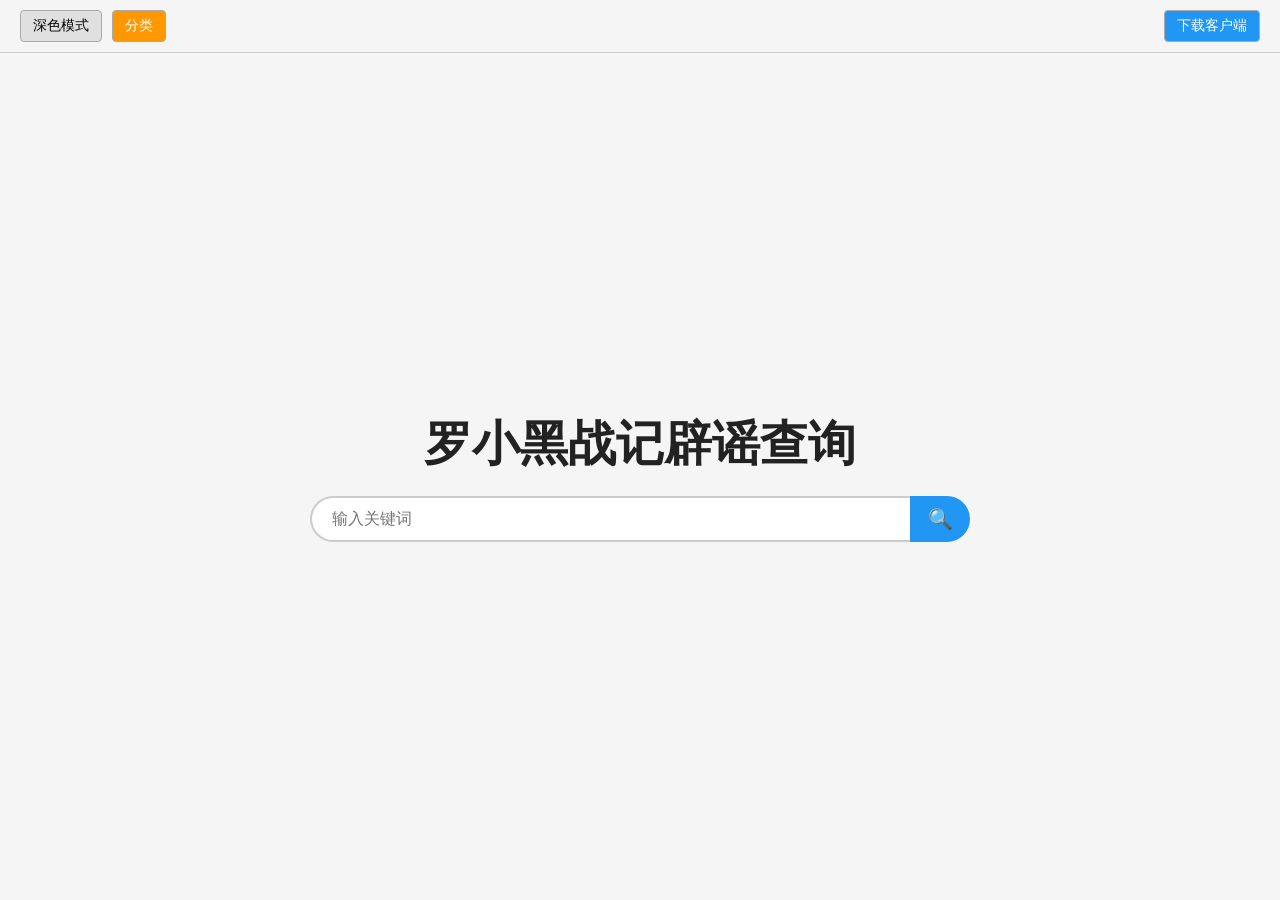
==== index.html @ 55433d98 "Add files via upload" ====
<!DOCTYPE html>
<html lang="zh">
<head>
    <meta charset="UTF-8">
    <meta name="viewport" content="width=device-width, initial-scale=1.0, maximum-scale=1.0, user-scalable=yes">
    
    <!-- 浏览器标签图标 (favicon.ico 需与 HTML 同目录) -->
    <link rel="icon" href="favicon.ico" type="image/x-icon">
    
    <!-- iOS 主屏幕配置 (若需图标，请将 apple-touch-icon.png 放至同目录) -->
    <meta name="apple-mobile-web-app-capable" content="yes">
    <meta name="apple-mobile-web-app-status-bar-style" content="black-translucent">
    <meta name="apple-mobile-web-app-title" content="罗小黑辟谣">
    <link rel="apple-touch-icon" href="apple-touch-icon.png"> <!-- 180x180 PNG，可替换 -->
    
    <title>罗小黑战记辟谣查询</title>
    <style>
        * {
            box-sizing: border-box;
            margin: 0;
            padding: 0;
        }

        body {
            font-family: 'Microsoft YaHei', -apple-system, BlinkMacSystemFont, sans-serif;
            background-color: #f5f5f5;
            color: #222;
            height: 100vh;
            display: flex;
            flex-direction: column;
            overflow: hidden;
            transition: background-color 0.3s, color 0.3s;
            position: relative;
        }

        body.dark-mode {
            background-color: #1e1e1e;
            color: #eee;
        }

        /* 顶部工具栏 */
        .toolbar {
            padding: 10px 20px;
            display: flex;
            align-items: center;
            border-bottom: 1px solid #ccc;
            background-color: inherit;
        }

        .toolbar button {
            padding: 6px 12px;
            background-color: #e0e0e0;
            border: 1px solid #aaa;
            border-radius: 4px;
            cursor: pointer;
            font-size: 14px;
            color: #000;
            transition: 0.2s;
        }

        .dark-mode .toolbar button {
            background-color: #3e3e3e;
            color: #fff;
            border-color: #555;
        }

        .toolbar button:hover {
            background-color: #d0d0d0;
        }

        .dark-mode .toolbar button:hover {
            background-color: #4e4e4e;
        }

        .download-btn {
            background-color: #2196F3 !important;
            color: white !important;
            margin-left: auto;
        }

        .download-btn:hover {
            background-color: #1976D2 !important;
        }

        .dark-mode .download-btn {
            background-color: #1565C0 !important;
        }

        .category-btn {
            background-color: #ff9800 !important;
            color: white !important;
            margin-left: 10px;
        }

        .category-btn:hover {
            background-color: #fb8c00 !important;
        }

        /* 主容器（相对定位，用于侧边栏覆盖） */
        .main-container {
            flex: 1;
            display: flex;
            overflow: hidden;
            position: relative;
        }

        /* 侧边栏（悬浮覆盖） */
        .sidebar {
            position: absolute;
            top: 0;
            left: 0;
            bottom: 0;
            width: 280px;
            background-color: #fff;
            border-right: 1px solid #ccc;
            overflow-y: auto;
            transform: translateX(-100%);
            transition: transform 0.3s ease;
            z-index: 20;
        }

        .sidebar.visible {
            transform: translateX(0);
        }

        .dark-mode .sidebar {
            background-color: #2a2a2a;
            border-right-color: #444;
        }

        .sidebar-header {
            padding: 16px;
            font-size: 18px;
            font-weight: bold;
            border-bottom: 1px solid #eee;
        }

        .category-item {
            padding: 10px 16px;
            cursor: pointer;
            font-size: 16px;
            border-bottom: 1px solid #f0f0f0;
        }

        .category-item:hover {
            background-color: #f0f0f0;
        }

        .dark-mode .category-item {
            border-bottom-color: #333;
        }

        .subcategory-list {
            list-style: none;
            padding-left: 20px;
            display: none;
        }

        .category-item.open + .subcategory-list {
            display: block;
        }

        .subcategory-item {
            padding: 6px 16px;
            cursor: pointer;
            font-size: 14px;
            color: #666;
        }

        .dark-mode .subcategory-item {
            color: #aaa;
        }

        .subcategory-item:hover {
            background-color: #eaeaea;
        }

        /* 遮罩层（点击关闭侧边栏） */
        .overlay {
            position: fixed;
            top: 0;
            left: 0;
            width: 100%;
            height: 100%;
            background-color: rgba(0,0,0,0.3);
            z-index: 15;
            display: none;
        }

        .overlay.visible {
            display: block;
        }

        /* 主内容区（Flex列布局） */
        .content-area {
            flex: 1;
            display: flex;
            flex-direction: column;
            overflow: hidden;
            padding: 20px;
            width: 100%;
        }

        /* 标题和搜索框容器（初始居中） */
        .center-wrapper {
            flex: 1;
            display: flex;
            flex-direction: column;
            justify-content: center;
            align-items: center;
            transition: flex 0.2s;
        }

        .big-title {
            font-size: 48px;
            font-weight: bold;
            margin-bottom: 20px;
            word-wrap: break-word;
            text-align: center;
        }

        .search-wrapper {
            display: flex;
            justify-content: center;
            width: 100%;
        }

        .search-wrapper input {
            width: 60%;
            max-width: 600px;
            padding: 12px 20px;
            font-size: 16px;
            border: 2px solid #ccc;
            border-right: none;
            border-radius: 40px 0 0 40px;
            outline: none;
            background-color: #fff;
            color: #000;
        }

        .dark-mode .search-wrapper input {
            background-color: #2d2d2d;
            color: #fff;
            border-color: #555;
        }

        .search-wrapper button {
            width: 60px;
            background-color: #2196F3;
            color: white;
            border: 2px solid #2196F3;
            border-radius: 0 40px 40px 0;
            font-size: 20px;
            cursor: pointer;
            display: flex;
            align-items: center;
            justify-content: center;
        }

        /* 搜索结果区域 */
        .result-box {
            display: none; /* 默认隐藏 */
            flex: 1;
            overflow-y: auto;
            background-color: #fff;
            border: 1px solid #ccc;
            border-radius: 8px;
            padding: 16px;
            width: 100%;
            margin-top: 20px;
        }

        .dark-mode .result-box {
            background-color: #2d2d2d;
            border-color: #555;
        }

        /* 搜索结果列表项 */
        .list-item {
            padding: 14px 18px;
            margin-bottom: 8px;
            background-color: #fafafa;
            border: 1px solid #ddd;
            border-radius: 6px;
            cursor: pointer;
            transition: 0.2s;
            word-break: break-word;
        }

        .dark-mode .list-item {
            background-color: #3a3a3a;
            border-color: #555;
        }

        .list-item:hover {
            background-color: #f0f0f0;
        }

        /* 详情页 */
        .detail-page {
            height: 100%;
            display: flex;
            flex-direction: column;
        }

        .detail-title {
            font-size: 24px;
            font-weight: bold;
            margin-bottom: 20px;
            word-break: break-word;
        }

        .detail-content {
            flex: 1;
            overflow-y: auto;
            font-size: 16px;
            line-height: 1.6;
            white-space: pre-wrap;
            word-break: break-word;
            margin-bottom: 20px;
        }

        .action-bar {
            display: flex;
            gap: 10px;
            justify-content: flex-end;
            flex-wrap: wrap;
            padding-bottom: 10px; /* 确保按钮不贴底 */
        }

        .btn {
            padding: 8px 16px;
            border: none;
            border-radius: 4px;
            cursor: pointer;
            font-size: 14px;
        }

        .btn-back {
            background-color: #9e9e9e;
            color: white;
        }

        .btn-copy {
            background-color: #4CAF50;
            color: white;
        }

        .btn-home {
            background-color: #ff9800;
            color: white;
            margin-bottom: 10px;
        }

        .empty-tip {
            text-align: center;
            color: #999;
            margin-top: 50px;
            font-size: 16px;
        }

        /* 移动端适配 */
        @media (max-width: 800px) {
            .big-title {
                font-size: 32px;
            }
            .search-wrapper input {
                width: 70%;
            }
            .sidebar {
                width: 240px;
            }
            .detail-content {
                max-height: none; /* 确保可滚动 */
            }
        }
    </style>
</head>
<body>
<div class="toolbar">
    <button id="darkModeBtn">深色模式</button>
    <button class="category-btn" id="categoryBtn">分类</button>
    <button class="download-btn" id="downloadBtn">下载客户端</button>
</div>

<!-- 遮罩层 -->
<div class="overlay" id="overlay"></div>

<div class="main-container">
    <!-- 侧边栏 -->
    <div class="sidebar" id="sidebar">
        <div class="sidebar-header">全部分类</div>
        <div id="categoryContainer"></div>
    </div>

    <!-- 主内容区 -->
    <div class="content-area">
        <!-- 标题和搜索框容器（初始居中） -->
        <div class="center-wrapper" id="centerWrapper">
            <div class="big-title" id="bigTitle">罗小黑战记辟谣查询</div>
            <div class="search-wrapper">
                <input type="text" id="searchInput" placeholder="输入关键词">
                <button id="searchBtn">🔍</button>
            </div>
        </div>
        <!-- 搜索结果区域 -->
        <div class="result-box" id="resultBox"></div>
    </div>
</div>

<script>
    (function() {
        // ---------- 辟谣数据 ----------
        const RUMOR_DATA = {
            "小黑原型相关辟谣": {
                "弃养谣言（\"从小养的奶猫丢到野外\"\"吃猫血馒头\"）": "小黑原型是2009年5月初出生于木头前公司彼岸天园区（棋乐园小区）的流浪猫，是木头和室友汪汪一起看着长大的，并非从小养的奶猫。2009年12月10日，7个月大的小黑因在户外主动亲近人类，被汪汪和木头抓回家，但小黑在室内极度怕人，刚到家躲在床底，后逃窜到储物间，终日不见阳光，仅在夜晚活动，一个月后才拍到第一张照片。小黑虽被绝育，但始终向往户外，频繁挠门嚎叫、破坏窗纱逃跑，还跑到邻居家拉屎，导致被打至眼睛内出血、瞳孔变色，存在高空坠落和人类攻击风险。木头等人当时咨询了宠物医生和流浪猫救助机构，救助机构表示这类极度怕人的流浪猫很难被领养，常规做法是绝育后放归，而木头等人起初无法接受放归，尝试将小黑关在阳台，但小黑依旧焦躁不安，甚至试图从阳台屋顶逃跑。意识到将小黑关在室内并非保护而是囚禁，无法保证其安全和自由，遂于2010年7月2日将其放回棋乐园（原生地），并非\"丢到野外\"。罗小黑战记于2011年3月17日上线，是木头为纪念未能与小黑成为家人的遗憾而制作，并非\"吃猫血馒头\"。动画前十年靠木头接外包和卖周边维持收支，直至2020年才实现盈利。木头从未隐瞒此事，反而多次主动提及，且后续持续参与流浪猫救助：个人救助送养7只猫，其中包括2009年9月捡到的亲人猫咪罗宾，以及小黑与罗宾的孩子小贱（因胆小怕人未被领养，自留抚养）；公司同事累计领养50多只流浪猫，团队还负担流浪猫公益绝育费用、合作领养活动，践行\"领养代替购买\"理念，仅2020-2025年期间，团队资助的流浪猫绝育数量就超过200只。",
                "二次丢猫谣言（\"小黑跑回家后被开车丢到燕郊\"）": "该谣言完全不实。首先，小黑放归时间为2010年7月2日，而木头学车时间是2011年3月22日，该时间有木头当时的微博记录为证，放归时木头尚未学车，不可能开车丢猫。其次，谣言中\"小黑跑回家\"的相关描述，实际是2011年11月5日\"罗小黑CAT\"账号分享第一批周边玩偶打样的漫画互动，图中\"小黑\"是玩偶，并非真实猫咪，第一批玩偶共制作了500只，2012年1月便基本售空，剩余的少量玩偶后续也赠送给了粉丝，并未被丢弃。最后，燕郊是木头和室友2011年7月搬家后的定居地点，是三人从天通苑搬到燕郊，并非\"把猫从天通苑丢到燕郊\"，不存在\"二次丢猫\"的行为，且放归后前同事仍在棋乐园园区多次看到小黑，并持续投喂，小黑在园区内生活状态稳定。",
                "小黑原型的真实经历与性格": "小黑原型共三只猫（罗宾、小贱、小黑），罗小黑名字取自三者各一字。罗宾是2009年9月捡到的流浪猫，性格亲人，是\"猫德满分\"的猫咪，能主动亲近人类，接受抚摸和拥抱；小贱是小黑与罗宾的孩子，因性格胆小怕人未被领养，自留抚养，如今仍和木头一家生活在一起；小黑是7个月大时被抓回家的流浪猫，室内极度怕人、亲猫不亲人，仅接受梳毛，被放归时头也不回跑掉，后续前同事仍在园区见过并投喂，直到2015年左右，还有前同事在园区看到过小黑的身影。木头等人当时缺乏养猫经验，不了解TNR（捕捉-绝育-放归）的科学流浪猫管理方式，放归小黑是希望其获得自由和安全，并非恶意弃养，且此事一直让他们心怀自责与遗憾，也促使他们后续开始学习并践行TNR理念。"
            },
            "导演木头相关辟谣": {
                "政治立场谣言（亲日、辱华、侮辱红军/烈士等）": "木头多次明确表态拥党爱国，以中国人身份为荣，宣扬中国文化。相关谣言均无实据：① 旭日旗谣言：动画第二集背景是模仿70年代苏联风格招贴画，小黑脚下是椭圆形的大地图案，背后放射线条是不规则的手绘线条，与旭日旗的整齐间距、规范线条完全不符，且该集的配乐是《歌唱祖国》，是明显的爱国表达，谣言系造谣者通过P图篡改画面细节误导大众。② 八角帽五角星谣言：动画中工农兵形象戴的八角帽是红色五角星，对应中国红军的标识，日本军帽的五角星为黄色，二者颜色、象征意义截然不同，且该形象是木头朋友组成的\"木牙团\"彩蛋，每个形象对应一位木头的朋友，并非鬼子形象。③ 侮辱烈士（砸车言论）谣言：2012年9月15日木头博文\"烈士为何不趁淡季抱团去日本砸\"，是反讽当时反日情绪中\"泄愤式爱国\"的打砸同胞日系车行为——2012年9月15日，西安发生反日打砸事件，21岁的泥瓦工蔡洋盗取路边摩托车U型锁，用其猛击日系车主李建利头部四下，致李建利重伤并五级伤残，落下口齿不清、听力下降、生活无法自理的终身后遗症。木头的言论是讽刺这种伤害同胞的极端行为，而非侮辱烈士，木头2024年6月已在微博发布长文解释并道歉，强调自己当时用词不当，本意是反对极端暴力的\"爱国\"行为。④ 讽刺孙中山的顺口溜谣言：相关顺口溜是2007年网友从俄罗斯漫画网站搬运，源于香港电影《广东五虎之铁拳无敌孙中山》的恶搞梗，并非木头原创，也非反贼言论，木头只是在早年微博转发过该内容，并未创作。⑤ 地图问题谣言：TV20集和大电影中的\"离岛\"是地理学术术语（依附主体、水域分隔、面积小），位于大陆东部，而香港离岛区在南部，二者地理位置不重合，动画中离岛明确属于大陆的附属岛屿，未将离岛剥离国家，系造谣者曲解动画内容。",
                "荤段子及辱女、恋童癖谣言": "木头承认早年有不当荤段子言论，并在2024年6月发布公开道歉长文，但其言论对象及性质并非谣言所指：① 荤段子互动多为与郑叉叉、幕斯等男性基友的早年卖腐行为，并非针对女性，且这类互动均是在小范围的朋友之间进行，并非公开针对女性群体。② 涉及女性的言论中，\"汪汪\"是微博抽象互动，\"煎饼摊妹子\"是木头理解错网友的意思，发表了不当言论，后续已删除并道歉。③ 对儿子的不当用词，是家庭日常分享被断章取义，木头与妻子小吉感情和睦，用漫画记录儿子日常，家庭氛围有爱，不存在恋童癖行为，相关言论是调侃式的家庭互动，被造谣者恶意解读。④ 辱女谣言无任何实据，纯属恶意抹黑，木头已对自身不当言论致歉，同时强调画色图或有不当言论也不应接受性骚扰，自己从未支持过此类行为。",
                "性别相关谣言（《灵魂之旅》辱女）": "木头早年漫画《灵魂之旅》被造谣\"辱女\"，系断章取义。该漫画创作于2009年（早于罗小黑战记），讲述赵鹏魂穿女生张甜甜体内，逐渐接受身份的故事，涉及女生生理、生存不易等内容是为了符合魂穿后的剧情逻辑，木头曾在漫画开头多次担心内容引起女生反感并提前说明，还在漫画中强调了女性在社会中面临的困境，并非刻意拿女性取乐，漫画核心是探索灵魂、生死与情感尊重，不存在辱女倾向。",
                "主动下场、不站队引战谣言": "2024年6月事件中，木头最初希望网友停止网暴，在微博明确表示不站队，因孙呱与网友的争执与自己无关，后遭大V伊利达雷之怒带头攻击，对方发布多条微博抹黑木头和罗小黑团队，才被迫发布三次回应，澄清谣言、道歉并表明立场，并非\"主动下场\"。木头始终强调希望专注作品，反对引战和网暴，其回应是为维护自身和作品声誉，而非挑动矛盾，且回应内容均是基于事实的澄清，未进行人身攻击。"
            },
            "主笔孙呱相关辟谣": {
                "黑神话事件牵连谣言（性别歧视、洗白）": "2024年6月，孙呱转发\"700万勒索为谣言\"的信息并配文\"不顾一切洗白的姿态真迷人\"，该信息是针对博主天虎发布的\"《黑神话》主创被勒索700万\"的虚假博文，并非支持或抹黑《黑神话》主创团队。《黑神话》的性别歧视争议源于其自身团队早年言论，与孙呱及罗小黑战记无关，孙呱的转发未涉及性别歧视立场，系网友借势牵连炒作，大V伊利达雷之怒带头将二者捆绑，引导舆论攻击孙呱和罗小黑团队。",
                "色图争议（\"画色图就该接受性骚扰\"）": "与孙呱争执的网友声称\"画色图的老师不会被荤段子冒犯\"，孙呱明确反驳\"画色图也不应接受X骚扰\"，并拉黑该网友。网传\"色图\"实际是孙呱的约稿、贺图及速写练习，内容均是正常的动漫人物绘画，线条和内容并未达到色情标准，且这些作品均发布在微博平台，若属于色图会被微博平台自动下架处理，孙呱的作品从未因色情内容被下架，足以证明其并非色情内容。孙呱的立场是维护自身权益，反对以\"画色图\"为由实施的性骚扰，谣言颠倒黑白，将孙呱的维权行为抹黑为\"支持性骚扰\"。",
                "中外粉丝态度不一、亲近日本谣言": "孙呱在X（原推特）的账号仅用于寒木春华公司与外国友人的友好交流，从未发布《蓝溪镇》更新通知或亲近日本的言论，该账号的内容多是分享动画制作的幕后细节，与外国动漫爱好者交流创作经验。网传\"亲近日本\"的发言是ID为\"镜\"的搬运推主（日本居住的中华文化爱好者）的主页签名，与孙呱无关；2023年6月28日《蓝溪镇》的停更通知，也是该推主翻译国内通知后发布，孙呱及官方账号未在外网发布任何更新信息，不存在中外粉丝态度不一的情况，《蓝溪镇》的唯一官方更新平台是哔哩哔哩漫画和微博，所有更新通知均在这两个平台发布。"
            },
            "动画作品相关辟谣": {
                "抄袭谣言（抄袭《酷猫小黑的生活日记》）": "罗小黑战记与《酷猫小黑的生活日记》无任何抄袭关系，二者核心差异显著：① 形象：前者是二维手绘萌系动画，采用低饱和色彩+国画元素，小黑比例固定为Q版头大身小，形象可爱圆润；后者是毛笔水墨风漫画，线条粗劣、画风不稳定，小猫比例不固定，形象偏向写实的流浪猫。② 题材：前者是中国式架空玄幻，原创灵力体系+文明冲突，将道家修炼体系融入都市背景，风格创新；后者是现实主义动物观察+社会寓言，以流浪猫生存困境为核心，主题是呼吁关注流浪猫绝育问题。③ 内容：前者讲述猫妖小黑的成长与冒险，传递信任、守护与家国情怀，剧情围绕小黑的身份之谜、灵力的使用展开；后者以酷猫小黑的生命历程为主线，展现饥饿、斗殴、安乐死等流浪猫残酷现实，核心是绝育重要性，二者剧情完全不同。④ 台词：\"那就叫小黑吧\"是常见取名表述，不足以构成抄袭证据，木头本人坚决反对抄袭，早年就表态\"抄袭是错的，不应为其争辩\"，且罗小黑战记的所有原创内容均有完整的创作记录，从2009年的手绘草稿到2011年的动画上线，创作脉络清晰。",
                "更新慢谣言（\"公司忙着打官司不认真更新\"\"年更只为圈钱\"）": "罗小黑战记更新慢的核心原因是\"人少、没钱、追求高质量\"，与打官司无关：① 制作规模：2011年动画组仅3人，更新2集；2015年13人更新6集；2019年大电影制作团队88人，早年公司人数远不及日漫单集制作人员，2015年前无盈利，靠接外包和卖周边维持运营，甚至木头曾用交完房租剩下的3000元启动动画项目。② 制作工作量：每集5-11分钟，采用\"一拍二\"制作（1秒12帧，1帧1张画），5分钟需画3600张以上的原画，还要算打组分层、上色、配音等后续工作，实际工作量远超统计。电影版的工作量更大，2019年的第一部电影需要7万张手绘原画，2025年的《罗小黑战记2》原画数量超过20万张，部分动作戏份采用每秒24帧的\"一拍一\"标准，平均每分钟需绘制700余帧，每人一天仅能画6到7张原画，制作人员长期高强度工作，没有节假日。③ 更新频率：并非\"年更\"，2021年4-7月实现周更12集，2015年前年均更新3-6集，2019年后因制作大电影暂停TV更新，外包和衍生作品未中断，《万圣街》《鲤氏侦探事务所》等衍生作品均正常更新。④ 打官司与更新无关：寒木春华2017-2023年裁判文书250份（含一审、二审、执行），实际维权不到250场，并非\"一年500场\"，维权由专门的周编组负责，动画组专职制作，且维权对象是未经授权盗用IP盈利的无良商家，是保护知识产权，并非\"不认真更新\"。",
                "催更者死诅咒谣言": "\"催更者死\"是动画第九集（2013年更新）的彩蛋，出现在动画中一个墙面的涂鸦上，并非诅咒，而是木头与老漫粉的互动调侃。类似彩蛋还有TV25集\"催更号飞机坠毁\"\"不要催更\"\"有生之年\"等，木头2014年就在微博说明\"对催更很开心，都是互相调侃\"，观众催更多为玩梗，木头通过埋藏彩蛋增加动画趣味性，寒木春华也一直努力提升更新速度，2021年实现周更就是团队努力的结果，不存在\"诅咒观众\"的意图。",
                "歌词篡改谣言（侮辱红军、恶搞《十送红军》）": "谣言称木头故意篡改《十送红军》歌词，实际是木头唱串了改编歌曲《李伯伯要当红军》与《掰掰当国君》：《李伯伯要当红军》源于2002-2006年小说童谣，2008年张玮玮改编自《十送红军》，歌词幽默，反映普通人为革命牺牲，并非侮辱红军；21世纪初红歌改编曾出现恶搞潮流，国家后严厉打击，但《李伯伯》并非恶意篡改，木头唱串是无心之失，并非故意侮辱红军；木头本人政治立场坚定，明确表示拥护党和国家，从未承认\"侮辱红军\"，相关谣言是对其早年言论的恶意解读。"
            },
            "公司寒木春华相关辟谣": {
                "12人公司一年500场官司\"版权流氓\"谣言": "① 公司人数：2015年公司人数已突破12人，2017年达42人，2021年51人，天眼查等第三方平台的\"12人参保信息\"并非实时数据，未统计全部员工，仅统计了缴纳社保的部分员工，实际公司人数远多于12人。② 官司数量：\"500场\"是混淆\"法律风险提示\"（含开庭通知、裁判文书等），2017-2023年实际裁判文书250份，一场官司可能对应多个文书，实际维权不到250场，且维权是针对侵权商家，保护原创IP。具体案例包括：广州市越秀区明某饰品店未经授权销售罗小黑盗版周边，寒木春华起诉后，法院判决驳回上诉，维持原判，被告需赔偿经济损失；广州市增行益贸易有限公司未经许可销售罗小黑盗版玩偶，法院判决其赔偿寒木春华1500元。③ 并非版权流氓：寒木春华不开放商业周边授权，仅开放同人本授权，起诉对象是私自印制IP盈利的无良商家，与视觉中国\"冒充作者讹诈\"完全不同（视觉中国无创造性劳动，盗用他人作品）。对比喜羊羊、熊出没一年上千份维权文书，寒木春华的维权是正常知识产权保护，并非\"版权流氓\"。④ 起诉天猫谣言：实际起诉的是天猫平台上盗用IP卖货的义乌商家，天猫仅承担平台连带责任，寒木春华在平台下架侵权产品后便撤诉，未起诉天猫IP形象，是针对具体的侵权商家进行维权，而非针对平台。",
                "靠IP圈钱、不重视作品谣言": "寒木春华自2010年筹备罗小黑战记以来，始终专注作品质量：① 早年木头用3000元（半年生活费）启动项目，2015年前无盈利，靠接外包和周边维持动画制作，未盲目商业化，甚至团队成员早年的工资仅能维持基本生活。② 除罗小黑战记外，还制作《万圣街》《鲤氏侦探事务所》等作品，接外包是为维持公司运营，保障核心作品制作，外包项目均是在不影响核心作品制作的前提下进行。③ 2020年盈利后，将资金用于提升动画质量、制作大电影二、参与流浪猫公益，而非\"圈钱\"，仅2020-2025年，团队在流浪猫公益上的投入就超过10万元，木头多次强调\"想做高质量动画\"，制作团队长期爆肝，不存在不重视作品的情况。"
            },
            "《蓝溪镇》漫画相关辟谣": {
                "外网918更新谣言": "《蓝溪镇》唯一官方更新平台是哔哩哔哩漫画和微博，外网仅有成册电子书或书籍贩卖，无单话更新渠道。2023年6月28日的\"9月18日更新\"通知，是推主\"镜\"翻译国内停更通知后发布的，并非孙呱或官方发布；实际更新时间为2023年9月17日，2024年9月也为17日更新，刻意避开918，不存在\"918更新辱华\"的情况，谣言系造谣者截取翻译通知断章取义，官方从未在外网发布过更新通知，所有更新信息均在国内平台发布。",
                "更新不认真、频繁请假谣言": "《蓝溪镇》2018年9月27日上线至2025年，连载7年共停更9次，均有合理原因：① 停更原因：孙呱身体抱恙3次（均为腰椎问题，因长期久坐绘画导致）、工作破防1次（因剧情创作的压力过大，需要调整状态）、单纯请假1次（因家庭事务）、全组超负荷1次（因同时参与动画《罗小黑战记2》的制作）、疫情1次（因疫情封控无法正常工作）、甲流1次（感染甲流身体无法支撑工作）、出场人数过多赶工1次（因剧情需要绘制大量人物，工作量过大）。② 更新频率：2018-2021年7月维持\"每月3更（8、18、28日）\"，2021年7月后因孙呱身体问题调整为\"每月2更\"，并非\"三天两头请假\"，且每次停更都会在微博发布通知，告知停更原因和恢复更新的时间。③ 内容质量：漫画剧情、分镜无明显槽点，停更是因漫画制作高强度（编剧、分镜、绘画均需大量时间），主笔孙呱长期\"焊死在工位\"，每天工作不少于10小时，无节假日，甚至在身体抱恙期间，还坚持在家绘制分镜，并非\"敷衍读者\"。"
            },
            "其他关联谣言": {
                "黑神话悟空性别歧视牵连谣言": "《黑神话:悟空》的性别歧视争议源于其主创团队早年言论，与罗小黑战记、孙呱无关。孙呱转发相关微博仅针对\"700万勒索谣言\"，内容是转发博主澄清《黑神话:悟空》主创被勒索700万是虚假信息的博文，配文\"不顾一切洗白的姿态真迷人\"是针对发布虚假信息的博主，未涉及性别歧视立场，网友将二者捆绑，是借《黑神话:悟空》的争议抹黑罗小黑战记，属于恶意牵连，大V\"伊利达雷之怒\"带头引导舆论，将孙呱的转发解读为支持性别歧视，误导了大量网友。",
                "粉丝网暴、开盒谣言": "2024年6月事件中，罗小黑战记粉丝、UP主因辟谣被造谣者\"开盒\"网暴，评论区长期被辱骂攻陷，木头和团队多次遭受私信轰炸、低分刷屏，而非\"粉丝网暴他人\"。谣言者以\"伊利达雷之怒\"为首，带领粉丝群体散布虚假信息、攻击他人，是网暴的始作俑者，罗小黑一方是受害者。",
                "关于顾杰编剧分工和“老登”的谣言": "顾杰并非如网络传言只负责分镜。他在《罗小黑战记》大电影一中署名为执行导演，确实主要负责分镜；但在大电影二中他与木头联合指导，从剧本开发阶段便全程跟进，前期流程均参与其中，署名导演，深度参与了编剧工作。寒木春华的编剧模式以木头为核心，并无严格的分工界限；编剧共四位（木头、顾杰、彭可欣、风息），木头拥有剧本独断权，角色设定在他心中早已成熟，其余编剧围绕木头的框架进行补充润色、出点子，最终由木头定稿，彭可欣和风息等编剧的工作均属于集体协作，不存在所谓“顾杰只负责分镜”的明确分工。此外，关于顾杰此前使用“老登”一词的争议，需要说明的是，该词在其年龄层和熟人间原为口语化称呼，类似“老头子”，本无恶意；近年来网络语境赋予其贬义色彩，顾杰已就此公开道歉。",
                "关于鹿野角色创作的谣言": "木头是系列核心负责人，鹿野是他很早就想登场的角色（第一季已埋下伏笔），且从一开始就设定为女性；鹿野的具体形象、性格确立是工作室集体努力的成果——木头提供基本设定，四位编剧共同打磨剧本，人设组摸索外形，所有参与者共同完善，并非个别编剧的功劳。将鹿野的诞生归功于彭可欣、风息两位编剧并引向性别对立，是夸大其词。仍有2024年的抹黑者（伊利达雷之怒）趁乱散布早已辟谣的谣言，企图加深社会矛盾，希望大家不信谣、不传谣。"
            }
        };

        // 扁平化
        const flatItems = [];
        for (const cat in RUMOR_DATA) {
            for (const title in RUMOR_DATA[cat]) {
                flatItems.push({ cat, title, content: RUMOR_DATA[cat][title] });
            }
        }

        // DOM 元素
        const darkModeBtn = document.getElementById('darkModeBtn');
        const downloadBtn = document.getElementById('downloadBtn');
        const categoryBtn = document.getElementById('categoryBtn');
        const sidebar = document.getElementById('sidebar');
        const overlay = document.getElementById('overlay');
        const categoryContainer = document.getElementById('categoryContainer');
        const searchInput = document.getElementById('searchInput');
        const searchBtn = document.getElementById('searchBtn');
        const resultBox = document.getElementById('resultBox');
        const bigTitle = document.getElementById('bigTitle');
        const centerWrapper = document.getElementById('centerWrapper');

        let darkMode = false;
        let lastSearchResults = [];
        let lastKeyword = '';

        // ---------- 深色模式 ----------
        function toggleDarkMode() {
            darkMode = !darkMode;
            document.body.classList.toggle('dark-mode', darkMode);
            darkModeBtn.textContent = darkMode ? '浅色模式' : '深色模式';
        }
        darkModeBtn.addEventListener('click', toggleDarkMode);

        // ---------- 侧边栏 ----------
        function toggleSidebar(show) {
            if (show === undefined) {
                sidebar.classList.toggle('visible');
                overlay.classList.toggle('visible');
            } else if (show) {
                sidebar.classList.add('visible');
                overlay.classList.add('visible');
            } else {
                sidebar.classList.remove('visible');
                overlay.classList.remove('visible');
            }
        }
        categoryBtn.addEventListener('click', () => toggleSidebar());
        overlay.addEventListener('click', () => toggleSidebar(false));

        // 构建侧边栏
        function buildSidebar() {
            categoryContainer.innerHTML = '';
            for (const cat in RUMOR_DATA) {
                const catDiv = document.createElement('div');
                catDiv.className = 'category-item';
                catDiv.textContent = cat;
                catDiv.addEventListener('click', (e) => {
                    e.stopPropagation();
                    catDiv.classList.toggle('open');
                });
                categoryContainer.appendChild(catDiv);

                const subUl = document.createElement('ul');
                subUl.className = 'subcategory-list';
                for (const title in RUMOR_DATA[cat]) {
                    const li = document.createElement('li');
                    li.className = 'subcategory-item';
                    li.textContent = title;
                    li.addEventListener('click', (e) => {
                        e.stopPropagation();
                        showDetail(title, RUMOR_DATA[cat][title]);
                        toggleSidebar(false);
                        if (window.innerWidth <= 800) toggleSidebar(false);
                    });
                    subUl.appendChild(li);
                }
                categoryContainer.appendChild(subUl);
            }
        }

        // ---------- 主界面切换 ----------
        function showHome() {
            bigTitle.style.display = 'block';
            resultBox.style.display = 'none';
            centerWrapper.style.flex = '1';
            lastSearchResults = [];
            lastKeyword = '';
        }

        function showSearchMode() {
            bigTitle.style.display = 'none';
            resultBox.style.display = 'block';
            centerWrapper.style.flex = '0';
        }

        function clearResult() {
            resultBox.innerHTML = '';
        }

        // 显示搜索结果列表
        function showSearchResults(results, keyword) {
            lastSearchResults = results;
            lastKeyword = keyword;
            showSearchMode();
            clearResult();
            if (!results.length) {
                resultBox.innerHTML = `<div class="empty-tip">未找到“${keyword}”相关的内容</div>`;
                return;
            }

            const homeBtn = document.createElement('button');
            homeBtn.className = 'btn btn-home';
            homeBtn.textContent = '返回主页';
            homeBtn.style.marginBottom = '10px';
            homeBtn.addEventListener('click', showHome);
            resultBox.appendChild(homeBtn);

            results.forEach(item => {
                const div = document.createElement('div');
                div.className = 'list-item';
                div.textContent = item.title;
                div.addEventListener('click', () => showDetail(item.title, item.content));
                resultBox.appendChild(div);
            });
        }

        // 显示详情
        function showDetail(title, content) {
            showSearchMode();
            clearResult();
            const detailDiv = document.createElement('div');
            detailDiv.className = 'detail-page';
            detailDiv.innerHTML = `
                <div class="detail-title">${title}</div>
                <div class="detail-content">${content}</div>
                <div class="action-bar">
                    <button class="btn btn-back" id="backFromDetail">返回</button>
                    <button class="btn btn-copy" id="copyDetail">复制文本</button>
                </div>
            `;
            resultBox.appendChild(detailDiv);
            document.getElementById('backFromDetail').addEventListener('click', () => {
                if (lastSearchResults.length) {
                    showSearchResults(lastSearchResults, lastKeyword);
                } else {
                    showHome();
                }
            });
            document.getElementById('copyDetail').addEventListener('click', () => {
                navigator.clipboard.writeText(content).then(() => {
                    const btn = document.getElementById('copyDetail');
                    btn.textContent = '已复制！';
                    setTimeout(() => btn.textContent = '复制文本', 1500);
                });
            });
        }

        // 搜索
        function performSearch() {
            const keyword = searchInput.value.trim();
            if (!keyword) {
                showHome();
                return;
            }
            const kw = keyword.toLowerCase();
            const results = flatItems.filter(item =>
                item.title.toLowerCase().includes(kw) || item.content.toLowerCase().includes(kw)
            );
            showSearchResults(results, keyword);
        }
        searchBtn.addEventListener('click', performSearch);
        searchInput.addEventListener('keypress', (e) => {
            if (e.key === 'Enter') performSearch();
        });

        // 下载客户端（指向 EXE 文件，版本 1.2）
        downloadBtn.addEventListener('click', () => {
            const link = document.createElement('a');
            link.href = 'https://github.com/jiyuli666/lxhpy/releases/download/lxh/LuoXiaoHeiChecker-1.2.1-win64.exe';
            link.download = 'LuoXiaoHeiChecker-1.2.1-win64.exe';
            document.body.appendChild(link);
            link.click();
            document.body.removeChild(link);
        });

        // 初始化
        buildSidebar();
        showHome();
    })();
</script>
</body>
</html>
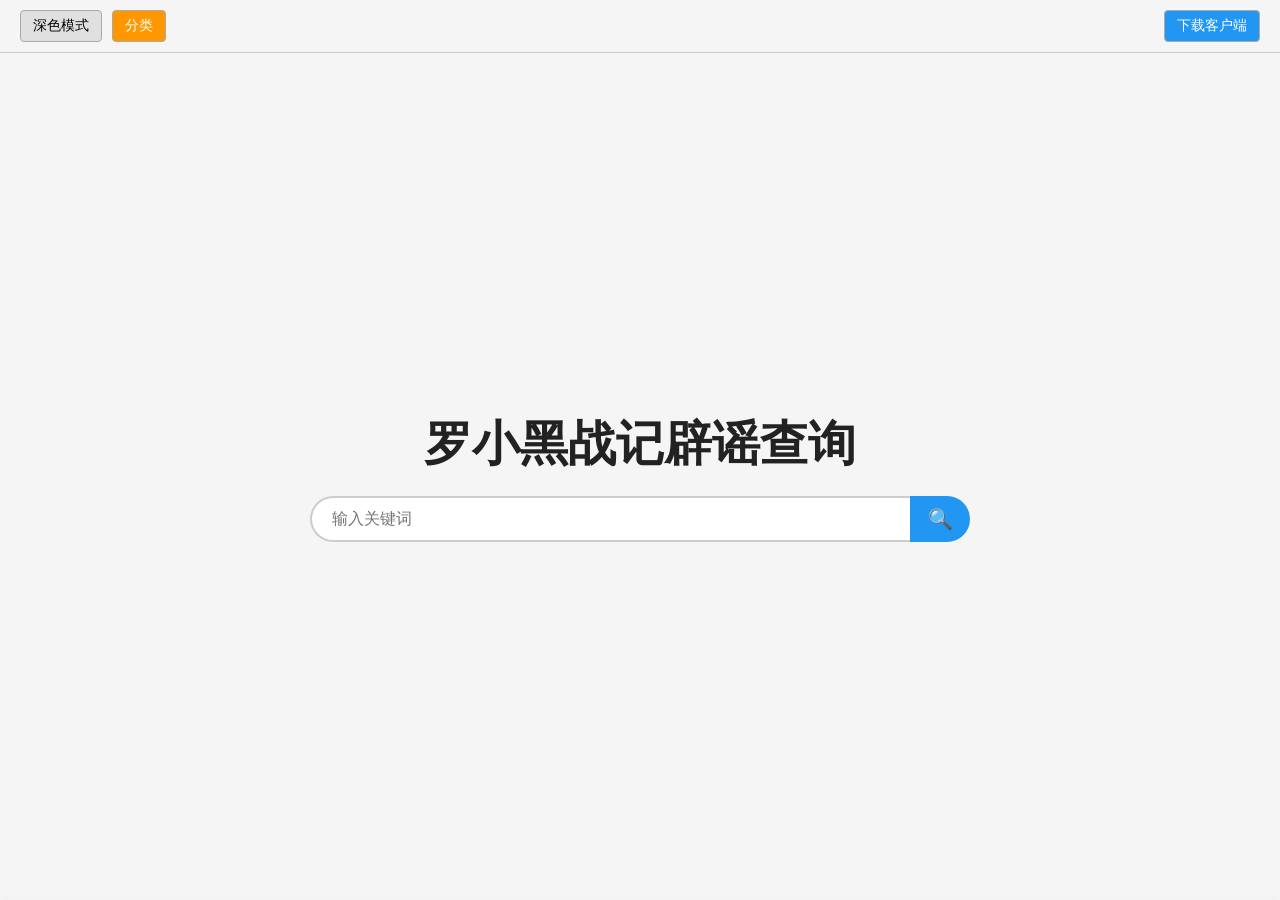
==== commit b3e1bf15: "Add files via upload" ====
--- a/index.html
+++ b/index.html
@@ -1,644 +1,61 @@
 <!DOCTYPE html>
-<html lang="zh">
+<html lang="zh-CN">
 <head>
     <meta charset="UTF-8">
     <meta name="viewport" content="width=device-width, initial-scale=1.0, maximum-scale=1.0, user-scalable=yes">
+    <meta name="description" content="罗小黑战记辟谣查询工具 - 提供罗小黑战记、制作团队及关联作品相关谣言的分类查询、关键词检索、辟谣内容复制等服务">
+    <meta name="keywords" content="罗小黑战记,辟谣,查询,工具,MTJJ,寒木春华">
     
-    <!-- 浏览器标签图标 (favicon.ico 需与 HTML 同目录) -->
+    <!-- 浏览器标签图标 -->
     <link rel="icon" href="favicon.ico" type="image/x-icon">
     
-    <!-- iOS 主屏幕配置 (若需图标，请将 apple-touch-icon.png 放至同目录) -->
+    <!-- iOS 主屏幕配置 -->
     <meta name="apple-mobile-web-app-capable" content="yes">
     <meta name="apple-mobile-web-app-status-bar-style" content="black-translucent">
     <meta name="apple-mobile-web-app-title" content="罗小黑辟谣">
-    <link rel="apple-touch-icon" href="apple-touch-icon.png"> <!-- 180x180 PNG，可替换 -->
+    <link rel="apple-touch-icon" href="apple-touch-icon.png">
     
     <title>罗小黑战记辟谣查询</title>
-    <style>
-        * {
-            box-sizing: border-box;
-            margin: 0;
-            padding: 0;
-        }
-
-        body {
-            font-family: 'Microsoft YaHei', -apple-system, BlinkMacSystemFont, sans-serif;
-            background-color: #f5f5f5;
-            color: #222;
-            height: 100vh;
-            display: flex;
-            flex-direction: column;
-            overflow: hidden;
-            transition: background-color 0.3s, color 0.3s;
-            position: relative;
-        }
-
-        body.dark-mode {
-            background-color: #1e1e1e;
-            color: #eee;
-        }
-
-        /* 顶部工具栏 */
-        .toolbar {
-            padding: 10px 20px;
-            display: flex;
-            align-items: center;
-            border-bottom: 1px solid #ccc;
-            background-color: inherit;
-        }
-
-        .toolbar button {
-            padding: 6px 12px;
-            background-color: #e0e0e0;
-            border: 1px solid #aaa;
-            border-radius: 4px;
-            cursor: pointer;
-            font-size: 14px;
-            color: #000;
-            transition: 0.2s;
-        }
-
-        .dark-mode .toolbar button {
-            background-color: #3e3e3e;
-            color: #fff;
-            border-color: #555;
-        }
-
-        .toolbar button:hover {
-            background-color: #d0d0d0;
-        }
-
-        .dark-mode .toolbar button:hover {
-            background-color: #4e4e4e;
-        }
-
-        .download-btn {
-            background-color: #2196F3 !important;
-            color: white !important;
-            margin-left: auto;
-        }
-
-        .download-btn:hover {
-            background-color: #1976D2 !important;
-        }
-
-        .dark-mode .download-btn {
-            background-color: #1565C0 !important;
-        }
-
-        .category-btn {
-            background-color: #ff9800 !important;
-            color: white !important;
-            margin-left: 10px;
-        }
-
-        .category-btn:hover {
-            background-color: #fb8c00 !important;
-        }
-
-        /* 主容器（相对定位，用于侧边栏覆盖） */
-        .main-container {
-            flex: 1;
-            display: flex;
-            overflow: hidden;
-            position: relative;
-        }
-
-        /* 侧边栏（悬浮覆盖） */
-        .sidebar {
-            position: absolute;
-            top: 0;
-            left: 0;
-            bottom: 0;
-            width: 280px;
-            background-color: #fff;
-            border-right: 1px solid #ccc;
-            overflow-y: auto;
-            transform: translateX(-100%);
-            transition: transform 0.3s ease;
-            z-index: 20;
-        }
-
-        .sidebar.visible {
-            transform: translateX(0);
-        }
-
-        .dark-mode .sidebar {
-            background-color: #2a2a2a;
-            border-right-color: #444;
-        }
-
-        .sidebar-header {
-            padding: 16px;
-            font-size: 18px;
-            font-weight: bold;
-            border-bottom: 1px solid #eee;
-        }
-
-        .category-item {
-            padding: 10px 16px;
-            cursor: pointer;
-            font-size: 16px;
-            border-bottom: 1px solid #f0f0f0;
-        }
-
-        .category-item:hover {
-            background-color: #f0f0f0;
-        }
-
-        .dark-mode .category-item {
-            border-bottom-color: #333;
-        }
-
-        .subcategory-list {
-            list-style: none;
-            padding-left: 20px;
-            display: none;
-        }
-
-        .category-item.open + .subcategory-list {
-            display: block;
-        }
-
-        .subcategory-item {
-            padding: 6px 16px;
-            cursor: pointer;
-            font-size: 14px;
-            color: #666;
-        }
-
-        .dark-mode .subcategory-item {
-            color: #aaa;
-        }
-
-        .subcategory-item:hover {
-            background-color: #eaeaea;
-        }
-
-        /* 遮罩层（点击关闭侧边栏） */
-        .overlay {
-            position: fixed;
-            top: 0;
-            left: 0;
-            width: 100%;
-            height: 100%;
-            background-color: rgba(0,0,0,0.3);
-            z-index: 15;
-            display: none;
-        }
-
-        .overlay.visible {
-            display: block;
-        }
-
-        /* 主内容区（Flex列布局） */
-        .content-area {
-            flex: 1;
-            display: flex;
-            flex-direction: column;
-            overflow: hidden;
-            padding: 20px;
-            width: 100%;
-        }
-
-        /* 标题和搜索框容器（初始居中） */
-        .center-wrapper {
-            flex: 1;
-            display: flex;
-            flex-direction: column;
-            justify-content: center;
-            align-items: center;
-            transition: flex 0.2s;
-        }
-
-        .big-title {
-            font-size: 48px;
-            font-weight: bold;
-            margin-bottom: 20px;
-            word-wrap: break-word;
-            text-align: center;
-        }
-
-        .search-wrapper {
-            display: flex;
-            justify-content: center;
-            width: 100%;
-        }
-
-        .search-wrapper input {
-            width: 60%;
-            max-width: 600px;
-            padding: 12px 20px;
-            font-size: 16px;
-            border: 2px solid #ccc;
-            border-right: none;
-            border-radius: 40px 0 0 40px;
-            outline: none;
-            background-color: #fff;
-            color: #000;
-        }
-
-        .dark-mode .search-wrapper input {
-            background-color: #2d2d2d;
-            color: #fff;
-            border-color: #555;
-        }
-
-        .search-wrapper button {
-            width: 60px;
-            background-color: #2196F3;
-            color: white;
-            border: 2px solid #2196F3;
-            border-radius: 0 40px 40px 0;
-            font-size: 20px;
-            cursor: pointer;
-            display: flex;
-            align-items: center;
-            justify-content: center;
-        }
-
-        /* 搜索结果区域 */
-        .result-box {
-            display: none; /* 默认隐藏 */
-            flex: 1;
-            overflow-y: auto;
-            background-color: #fff;
-            border: 1px solid #ccc;
-            border-radius: 8px;
-            padding: 16px;
-            width: 100%;
-            margin-top: 20px;
-        }
-
-        .dark-mode .result-box {
-            background-color: #2d2d2d;
-            border-color: #555;
-        }
-
-        /* 搜索结果列表项 */
-        .list-item {
-            padding: 14px 18px;
-            margin-bottom: 8px;
-            background-color: #fafafa;
-            border: 1px solid #ddd;
-            border-radius: 6px;
-            cursor: pointer;
-            transition: 0.2s;
-            word-break: break-word;
-        }
-
-        .dark-mode .list-item {
-            background-color: #3a3a3a;
-            border-color: #555;
-        }
-
-        .list-item:hover {
-            background-color: #f0f0f0;
-        }
-
-        /* 详情页 */
-        .detail-page {
-            height: 100%;
-            display: flex;
-            flex-direction: column;
-        }
-
-        .detail-title {
-            font-size: 24px;
-            font-weight: bold;
-            margin-bottom: 20px;
-            word-break: break-word;
-        }
-
-        .detail-content {
-            flex: 1;
-            overflow-y: auto;
-            font-size: 16px;
-            line-height: 1.6;
-            white-space: pre-wrap;
-            word-break: break-word;
-            margin-bottom: 20px;
-        }
-
-        .action-bar {
-            display: flex;
-            gap: 10px;
-            justify-content: flex-end;
-            flex-wrap: wrap;
-            padding-bottom: 10px; /* 确保按钮不贴底 */
-        }
-
-        .btn {
-            padding: 8px 16px;
-            border: none;
-            border-radius: 4px;
-            cursor: pointer;
-            font-size: 14px;
-        }
-
-        .btn-back {
-            background-color: #9e9e9e;
-            color: white;
-        }
-
-        .btn-copy {
-            background-color: #4CAF50;
-            color: white;
-        }
-
-        .btn-home {
-            background-color: #ff9800;
-            color: white;
-            margin-bottom: 10px;
-        }
-
-        .empty-tip {
-            text-align: center;
-            color: #999;
-            margin-top: 50px;
-            font-size: 16px;
-        }
-
-        /* 移动端适配 */
-        @media (max-width: 800px) {
-            .big-title {
-                font-size: 32px;
-            }
-            .search-wrapper input {
-                width: 70%;
-            }
-            .sidebar {
-                width: 240px;
-            }
-            .detail-content {
-                max-height: none; /* 确保可滚动 */
-            }
-        }
-    </style>
+    
+    <!-- 外部CSS文件 -->
+    <link rel="stylesheet" href="css/style.css">
 </head>
 <body>
-<div class="toolbar">
-    <button id="darkModeBtn">深色模式</button>
-    <button class="category-btn" id="categoryBtn">分类</button>
-    <button class="download-btn" id="downloadBtn">下载客户端</button>
-</div>
-
-<!-- 遮罩层 -->
-<div class="overlay" id="overlay"></div>
-
-<div class="main-container">
-    <!-- 侧边栏 -->
-    <div class="sidebar" id="sidebar">
-        <div class="sidebar-header">全部分类</div>
-        <div id="categoryContainer"></div>
+    <!-- 顶部工具栏 -->
+    <div class="toolbar">
+        <button id="darkModeBtn" aria-label="切换深色模式">深色模式</button>
+        <button class="category-btn" id="categoryBtn" aria-label="打开分类菜单">分类</button>
+        <button class="download-btn" id="downloadBtn" aria-label="下载客户端">下载客户端</button>
     </div>
 
-    <!-- 主内容区 -->
-    <div class="content-area">
-        <!-- 标题和搜索框容器（初始居中） -->
-        <div class="center-wrapper" id="centerWrapper">
-            <div class="big-title" id="bigTitle">罗小黑战记辟谣查询</div>
-            <div class="search-wrapper">
-                <input type="text" id="searchInput" placeholder="输入关键词">
-                <button id="searchBtn">🔍</button>
+    <!-- 遮罩层 -->
+    <div class="overlay" id="overlay" aria-hidden="true"></div>
+
+    <div class="main-container">
+        <!-- 侧边栏 -->
+        <div class="sidebar" id="sidebar" aria-label="分类菜单" aria-hidden="true">
+            <div class="sidebar-header">全部分类</div>
+            <div id="categoryContainer"></div>
+        </div>
+
+        <!-- 主内容区 -->
+        <div class="content-area">
+            <!-- 标题和搜索框容器（初始居中） -->
+            <div class="center-wrapper" id="centerWrapper">
+                <div class="big-title" id="bigTitle">罗小黑战记辟谣查询</div>
+                <div class="search-wrapper">
+                    <input type="text" id="searchInput" placeholder="输入关键词" aria-label="搜索关键词">
+                    <button id="searchBtn" aria-label="搜索">🔍</button>
+                </div>
+                <!-- 加载动画 -->
+                <div id="loading" class="loading">加载中...</div>
             </div>
+            <!-- 搜索结果区域 -->
+            <div class="result-box" id="resultBox" aria-label="搜索结果"></div>
         </div>
-        <!-- 搜索结果区域 -->
-        <div class="result-box" id="resultBox"></div>
     </div>
-</div>
 
-<script>
-    (function() {
-        // ---------- 辟谣数据 ----------
-        const RUMOR_DATA = {
-            "小黑原型相关辟谣": {
-                "弃养谣言（\"从小养的奶猫丢到野外\"\"吃猫血馒头\"）": "小黑原型是2009年5月初出生于木头前公司彼岸天园区（棋乐园小区）的流浪猫，是木头和室友汪汪一起看着长大的，并非从小养的奶猫。2009年12月10日，7个月大的小黑因在户外主动亲近人类，被汪汪和木头抓回家，但小黑在室内极度怕人，刚到家躲在床底，后逃窜到储物间，终日不见阳光，仅在夜晚活动，一个月后才拍到第一张照片。小黑虽被绝育，但始终向往户外，频繁挠门嚎叫、破坏窗纱逃跑，还跑到邻居家拉屎，导致被打至眼睛内出血、瞳孔变色，存在高空坠落和人类攻击风险。木头等人当时咨询了宠物医生和流浪猫救助机构，救助机构表示这类极度怕人的流浪猫很难被领养，常规做法是绝育后放归，而木头等人起初无法接受放归，尝试将小黑关在阳台，但小黑依旧焦躁不安，甚至试图从阳台屋顶逃跑。意识到将小黑关在室内并非保护而是囚禁，无法保证其安全和自由，遂于2010年7月2日将其放回棋乐园（原生地），并非\"丢到野外\"。罗小黑战记于2011年3月17日上线，是木头为纪念未能与小黑成为家人的遗憾而制作，并非\"吃猫血馒头\"。动画前十年靠木头接外包和卖周边维持收支，直至2020年才实现盈利。木头从未隐瞒此事，反而多次主动提及，且后续持续参与流浪猫救助：个人救助送养7只猫，其中包括2009年9月捡到的亲人猫咪罗宾，以及小黑与罗宾的孩子小贱（因胆小怕人未被领养，自留抚养）；公司同事累计领养50多只流浪猫，团队还负担流浪猫公益绝育费用、合作领养活动，践行\"领养代替购买\"理念，仅2020-2025年期间，团队资助的流浪猫绝育数量就超过200只。",
-                "二次丢猫谣言（\"小黑跑回家后被开车丢到燕郊\"）": "该谣言完全不实。首先，小黑放归时间为2010年7月2日，而木头学车时间是2011年3月22日，该时间有木头当时的微博记录为证，放归时木头尚未学车，不可能开车丢猫。其次，谣言中\"小黑跑回家\"的相关描述，实际是2011年11月5日\"罗小黑CAT\"账号分享第一批周边玩偶打样的漫画互动，图中\"小黑\"是玩偶，并非真实猫咪，第一批玩偶共制作了500只，2012年1月便基本售空，剩余的少量玩偶后续也赠送给了粉丝，并未被丢弃。最后，燕郊是木头和室友2011年7月搬家后的定居地点，是三人从天通苑搬到燕郊，并非\"把猫从天通苑丢到燕郊\"，不存在\"二次丢猫\"的行为，且放归后前同事仍在棋乐园园区多次看到小黑，并持续投喂，小黑在园区内生活状态稳定。",
-                "小黑原型的真实经历与性格": "小黑原型共三只猫（罗宾、小贱、小黑），罗小黑名字取自三者各一字。罗宾是2009年9月捡到的流浪猫，性格亲人，是\"猫德满分\"的猫咪，能主动亲近人类，接受抚摸和拥抱；小贱是小黑与罗宾的孩子，因性格胆小怕人未被领养，自留抚养，如今仍和木头一家生活在一起；小黑是7个月大时被抓回家的流浪猫，室内极度怕人、亲猫不亲人，仅接受梳毛，被放归时头也不回跑掉，后续前同事仍在园区见过并投喂，直到2015年左右，还有前同事在园区看到过小黑的身影。木头等人当时缺乏养猫经验，不了解TNR（捕捉-绝育-放归）的科学流浪猫管理方式，放归小黑是希望其获得自由和安全，并非恶意弃养，且此事一直让他们心怀自责与遗憾，也促使他们后续开始学习并践行TNR理念。"
-            },
-            "导演木头相关辟谣": {
-                "政治立场谣言（亲日、辱华、侮辱红军/烈士等）": "木头多次明确表态拥党爱国，以中国人身份为荣，宣扬中国文化。相关谣言均无实据：① 旭日旗谣言：动画第二集背景是模仿70年代苏联风格招贴画，小黑脚下是椭圆形的大地图案，背后放射线条是不规则的手绘线条，与旭日旗的整齐间距、规范线条完全不符，且该集的配乐是《歌唱祖国》，是明显的爱国表达，谣言系造谣者通过P图篡改画面细节误导大众。② 八角帽五角星谣言：动画中工农兵形象戴的八角帽是红色五角星，对应中国红军的标识，日本军帽的五角星为黄色，二者颜色、象征意义截然不同，且该形象是木头朋友组成的\"木牙团\"彩蛋，每个形象对应一位木头的朋友，并非鬼子形象。③ 侮辱烈士（砸车言论）谣言：2012年9月15日木头博文\"烈士为何不趁淡季抱团去日本砸\"，是反讽当时反日情绪中\"泄愤式爱国\"的打砸同胞日系车行为——2012年9月15日，西安发生反日打砸事件，21岁的泥瓦工蔡洋盗取路边摩托车U型锁，用其猛击日系车主李建利头部四下，致李建利重伤并五级伤残，落下口齿不清、听力下降、生活无法自理的终身后遗症。木头的言论是讽刺这种伤害同胞的极端行为，而非侮辱烈士，木头2024年6月已在微博发布长文解释并道歉，强调自己当时用词不当，本意是反对极端暴力的\"爱国\"行为。④ 讽刺孙中山的顺口溜谣言：相关顺口溜是2007年网友从俄罗斯漫画网站搬运，源于香港电影《广东五虎之铁拳无敌孙中山》的恶搞梗，并非木头原创，也非反贼言论，木头只是在早年微博转发过该内容，并未创作。⑤ 地图问题谣言：TV20集和大电影中的\"离岛\"是地理学术术语（依附主体、水域分隔、面积小），位于大陆东部，而香港离岛区在南部，二者地理位置不重合，动画中离岛明确属于大陆的附属岛屿，未将离岛剥离国家，系造谣者曲解动画内容。",
-                "荤段子及辱女、恋童癖谣言": "木头承认早年有不当荤段子言论，并在2024年6月发布公开道歉长文，但其言论对象及性质并非谣言所指：① 荤段子互动多为与郑叉叉、幕斯等男性基友的早年卖腐行为，并非针对女性，且这类互动均是在小范围的朋友之间进行，并非公开针对女性群体。② 涉及女性的言论中，\"汪汪\"是微博抽象互动，\"煎饼摊妹子\"是木头理解错网友的意思，发表了不当言论，后续已删除并道歉。③ 对儿子的不当用词，是家庭日常分享被断章取义，木头与妻子小吉感情和睦，用漫画记录儿子日常，家庭氛围有爱，不存在恋童癖行为，相关言论是调侃式的家庭互动，被造谣者恶意解读。④ 辱女谣言无任何实据，纯属恶意抹黑，木头已对自身不当言论致歉，同时强调画色图或有不当言论也不应接受性骚扰，自己从未支持过此类行为。",
-                "性别相关谣言（《灵魂之旅》辱女）": "木头早年漫画《灵魂之旅》被造谣\"辱女\"，系断章取义。该漫画创作于2009年（早于罗小黑战记），讲述赵鹏魂穿女生张甜甜体内，逐渐接受身份的故事，涉及女生生理、生存不易等内容是为了符合魂穿后的剧情逻辑，木头曾在漫画开头多次担心内容引起女生反感并提前说明，还在漫画中强调了女性在社会中面临的困境，并非刻意拿女性取乐，漫画核心是探索灵魂、生死与情感尊重，不存在辱女倾向。",
-                "主动下场、不站队引战谣言": "2024年6月事件中，木头最初希望网友停止网暴，在微博明确表示不站队，因孙呱与网友的争执与自己无关，后遭大V伊利达雷之怒带头攻击，对方发布多条微博抹黑木头和罗小黑团队，才被迫发布三次回应，澄清谣言、道歉并表明立场，并非\"主动下场\"。木头始终强调希望专注作品，反对引战和网暴，其回应是为维护自身和作品声誉，而非挑动矛盾，且回应内容均是基于事实的澄清，未进行人身攻击。"
-            },
-            "主笔孙呱相关辟谣": {
-                "黑神话事件牵连谣言（性别歧视、洗白）": "2024年6月，孙呱转发\"700万勒索为谣言\"的信息并配文\"不顾一切洗白的姿态真迷人\"，该信息是针对博主天虎发布的\"《黑神话》主创被勒索700万\"的虚假博文，并非支持或抹黑《黑神话》主创团队。《黑神话》的性别歧视争议源于其自身团队早年言论，与孙呱及罗小黑战记无关，孙呱的转发未涉及性别歧视立场，系网友借势牵连炒作，大V伊利达雷之怒带头将二者捆绑，引导舆论攻击孙呱和罗小黑团队。",
-                "色图争议（\"画色图就该接受性骚扰\"）": "与孙呱争执的网友声称\"画色图的老师不会被荤段子冒犯\"，孙呱明确反驳\"画色图也不应接受X骚扰\"，并拉黑该网友。网传\"色图\"实际是孙呱的约稿、贺图及速写练习，内容均是正常的动漫人物绘画，线条和内容并未达到色情标准，且这些作品均发布在微博平台，若属于色图会被微博平台自动下架处理，孙呱的作品从未因色情内容被下架，足以证明其并非色情内容。孙呱的立场是维护自身权益，反对以\"画色图\"为由实施的性骚扰，谣言颠倒黑白，将孙呱的维权行为抹黑为\"支持性骚扰\"。",
-                "中外粉丝态度不一、亲近日本谣言": "孙呱在X（原推特）的账号仅用于寒木春华公司与外国友人的友好交流，从未发布《蓝溪镇》更新通知或亲近日本的言论，该账号的内容多是分享动画制作的幕后细节，与外国动漫爱好者交流创作经验。网传\"亲近日本\"的发言是ID为\"镜\"的搬运推主（日本居住的中华文化爱好者）的主页签名，与孙呱无关；2023年6月28日《蓝溪镇》的停更通知，也是该推主翻译国内通知后发布，孙呱及官方账号未在外网发布任何更新信息，不存在中外粉丝态度不一的情况，《蓝溪镇》的唯一官方更新平台是哔哩哔哩漫画和微博，所有更新通知均在这两个平台发布。"
-            },
-            "动画作品相关辟谣": {
-                "抄袭谣言（抄袭《酷猫小黑的生活日记》）": "罗小黑战记与《酷猫小黑的生活日记》无任何抄袭关系，二者核心差异显著：① 形象：前者是二维手绘萌系动画，采用低饱和色彩+国画元素，小黑比例固定为Q版头大身小，形象可爱圆润；后者是毛笔水墨风漫画，线条粗劣、画风不稳定，小猫比例不固定，形象偏向写实的流浪猫。② 题材：前者是中国式架空玄幻，原创灵力体系+文明冲突，将道家修炼体系融入都市背景，风格创新；后者是现实主义动物观察+社会寓言，以流浪猫生存困境为核心，主题是呼吁关注流浪猫绝育问题。③ 内容：前者讲述猫妖小黑的成长与冒险，传递信任、守护与家国情怀，剧情围绕小黑的身份之谜、灵力的使用展开；后者以酷猫小黑的生命历程为主线，展现饥饿、斗殴、安乐死等流浪猫残酷现实，核心是绝育重要性，二者剧情完全不同。④ 台词：\"那就叫小黑吧\"是常见取名表述，不足以构成抄袭证据，木头本人坚决反对抄袭，早年就表态\"抄袭是错的，不应为其争辩\"，且罗小黑战记的所有原创内容均有完整的创作记录，从2009年的手绘草稿到2011年的动画上线，创作脉络清晰。",
-                "更新慢谣言（\"公司忙着打官司不认真更新\"\"年更只为圈钱\"）": "罗小黑战记更新慢的核心原因是\"人少、没钱、追求高质量\"，与打官司无关：① 制作规模：2011年动画组仅3人，更新2集；2015年13人更新6集；2019年大电影制作团队88人，早年公司人数远不及日漫单集制作人员，2015年前无盈利，靠接外包和卖周边维持运营，甚至木头曾用交完房租剩下的3000元启动动画项目。② 制作工作量：每集5-11分钟，采用\"一拍二\"制作（1秒12帧，1帧1张画），5分钟需画3600张以上的原画，还要算打组分层、上色、配音等后续工作，实际工作量远超统计。电影版的工作量更大，2019年的第一部电影需要7万张手绘原画，2025年的《罗小黑战记2》原画数量超过20万张，部分动作戏份采用每秒24帧的\"一拍一\"标准，平均每分钟需绘制700余帧，每人一天仅能画6到7张原画，制作人员长期高强度工作，没有节假日。③ 更新频率：并非\"年更\"，2021年4-7月实现周更12集，2015年前年均更新3-6集，2019年后因制作大电影暂停TV更新，外包和衍生作品未中断，《万圣街》《鲤氏侦探事务所》等衍生作品均正常更新。④ 打官司与更新无关：寒木春华2017-2023年裁判文书250份（含一审、二审、执行），实际维权不到250场，并非\"一年500场\"，维权由专门的周编组负责，动画组专职制作，且维权对象是未经授权盗用IP盈利的无良商家，是保护知识产权，并非\"不认真更新\"。",
-                "催更者死诅咒谣言": "\"催更者死\"是动画第九集（2013年更新）的彩蛋，出现在动画中一个墙面的涂鸦上，并非诅咒，而是木头与老漫粉的互动调侃。类似彩蛋还有TV25集\"催更号飞机坠毁\"\"不要催更\"\"有生之年\"等，木头2014年就在微博说明\"对催更很开心，都是互相调侃\"，观众催更多为玩梗，木头通过埋藏彩蛋增加动画趣味性，寒木春华也一直努力提升更新速度，2021年实现周更就是团队努力的结果，不存在\"诅咒观众\"的意图。",
-                "歌词篡改谣言（侮辱红军、恶搞《十送红军》）": "谣言称木头故意篡改《十送红军》歌词，实际是木头唱串了改编歌曲《李伯伯要当红军》与《掰掰当国君》：《李伯伯要当红军》源于2002-2006年小说童谣，2008年张玮玮改编自《十送红军》，歌词幽默，反映普通人为革命牺牲，并非侮辱红军；21世纪初红歌改编曾出现恶搞潮流，国家后严厉打击，但《李伯伯》并非恶意篡改，木头唱串是无心之失，并非故意侮辱红军；木头本人政治立场坚定，明确表示拥护党和国家，从未承认\"侮辱红军\"，相关谣言是对其早年言论的恶意解读。"
-            },
-            "公司寒木春华相关辟谣": {
-                "12人公司一年500场官司\"版权流氓\"谣言": "① 公司人数：2015年公司人数已突破12人，2017年达42人，2021年51人，天眼查等第三方平台的\"12人参保信息\"并非实时数据，未统计全部员工，仅统计了缴纳社保的部分员工，实际公司人数远多于12人。② 官司数量：\"500场\"是混淆\"法律风险提示\"（含开庭通知、裁判文书等），2017-2023年实际裁判文书250份，一场官司可能对应多个文书，实际维权不到250场，且维权是针对侵权商家，保护原创IP。具体案例包括：广州市越秀区明某饰品店未经授权销售罗小黑盗版周边，寒木春华起诉后，法院判决驳回上诉，维持原判，被告需赔偿经济损失；广州市增行益贸易有限公司未经许可销售罗小黑盗版玩偶，法院判决其赔偿寒木春华1500元。③ 并非版权流氓：寒木春华不开放商业周边授权，仅开放同人本授权，起诉对象是私自印制IP盈利的无良商家，与视觉中国\"冒充作者讹诈\"完全不同（视觉中国无创造性劳动，盗用他人作品）。对比喜羊羊、熊出没一年上千份维权文书，寒木春华的维权是正常知识产权保护，并非\"版权流氓\"。④ 起诉天猫谣言：实际起诉的是天猫平台上盗用IP卖货的义乌商家，天猫仅承担平台连带责任，寒木春华在平台下架侵权产品后便撤诉，未起诉天猫IP形象，是针对具体的侵权商家进行维权，而非针对平台。",
-                "靠IP圈钱、不重视作品谣言": "寒木春华自2010年筹备罗小黑战记以来，始终专注作品质量：① 早年木头用3000元（半年生活费）启动项目，2015年前无盈利，靠接外包和周边维持动画制作，未盲目商业化，甚至团队成员早年的工资仅能维持基本生活。② 除罗小黑战记外，还制作《万圣街》《鲤氏侦探事务所》等作品，接外包是为维持公司运营，保障核心作品制作，外包项目均是在不影响核心作品制作的前提下进行。③ 2020年盈利后，将资金用于提升动画质量、制作大电影二、参与流浪猫公益，而非\"圈钱\"，仅2020-2025年，团队在流浪猫公益上的投入就超过10万元，木头多次强调\"想做高质量动画\"，制作团队长期爆肝，不存在不重视作品的情况。"
-            },
-            "《蓝溪镇》漫画相关辟谣": {
-                "外网918更新谣言": "《蓝溪镇》唯一官方更新平台是哔哩哔哩漫画和微博，外网仅有成册电子书或书籍贩卖，无单话更新渠道。2023年6月28日的\"9月18日更新\"通知，是推主\"镜\"翻译国内停更通知后发布的，并非孙呱或官方发布；实际更新时间为2023年9月17日，2024年9月也为17日更新，刻意避开918，不存在\"918更新辱华\"的情况，谣言系造谣者截取翻译通知断章取义，官方从未在外网发布过更新通知，所有更新信息均在国内平台发布。",
-                "更新不认真、频繁请假谣言": "《蓝溪镇》2018年9月27日上线至2025年，连载7年共停更9次，均有合理原因：① 停更原因：孙呱身体抱恙3次（均为腰椎问题，因长期久坐绘画导致）、工作破防1次（因剧情创作的压力过大，需要调整状态）、单纯请假1次（因家庭事务）、全组超负荷1次（因同时参与动画《罗小黑战记2》的制作）、疫情1次（因疫情封控无法正常工作）、甲流1次（感染甲流身体无法支撑工作）、出场人数过多赶工1次（因剧情需要绘制大量人物，工作量过大）。② 更新频率：2018-2021年7月维持\"每月3更（8、18、28日）\"，2021年7月后因孙呱身体问题调整为\"每月2更\"，并非\"三天两头请假\"，且每次停更都会在微博发布通知，告知停更原因和恢复更新的时间。③ 内容质量：漫画剧情、分镜无明显槽点，停更是因漫画制作高强度（编剧、分镜、绘画均需大量时间），主笔孙呱长期\"焊死在工位\"，每天工作不少于10小时，无节假日，甚至在身体抱恙期间，还坚持在家绘制分镜，并非\"敷衍读者\"。"
-            },
-            "其他关联谣言": {
-                "黑神话悟空性别歧视牵连谣言": "《黑神话:悟空》的性别歧视争议源于其主创团队早年言论，与罗小黑战记、孙呱无关。孙呱转发相关微博仅针对\"700万勒索谣言\"，内容是转发博主澄清《黑神话:悟空》主创被勒索700万是虚假信息的博文，配文\"不顾一切洗白的姿态真迷人\"是针对发布虚假信息的博主，未涉及性别歧视立场，网友将二者捆绑，是借《黑神话:悟空》的争议抹黑罗小黑战记，属于恶意牵连，大V\"伊利达雷之怒\"带头引导舆论，将孙呱的转发解读为支持性别歧视，误导了大量网友。",
-                "粉丝网暴、开盒谣言": "2024年6月事件中，罗小黑战记粉丝、UP主因辟谣被造谣者\"开盒\"网暴，评论区长期被辱骂攻陷，木头和团队多次遭受私信轰炸、低分刷屏，而非\"粉丝网暴他人\"。谣言者以\"伊利达雷之怒\"为首，带领粉丝群体散布虚假信息、攻击他人，是网暴的始作俑者，罗小黑一方是受害者。",
-                "关于顾杰编剧分工和“老登”的谣言": "顾杰并非如网络传言只负责分镜。他在《罗小黑战记》大电影一中署名为执行导演，确实主要负责分镜；但在大电影二中他与木头联合指导，从剧本开发阶段便全程跟进，前期流程均参与其中，署名导演，深度参与了编剧工作。寒木春华的编剧模式以木头为核心，并无严格的分工界限；编剧共四位（木头、顾杰、彭可欣、风息），木头拥有剧本独断权，角色设定在他心中早已成熟，其余编剧围绕木头的框架进行补充润色、出点子，最终由木头定稿，彭可欣和风息等编剧的工作均属于集体协作，不存在所谓“顾杰只负责分镜”的明确分工。此外，关于顾杰此前使用“老登”一词的争议，需要说明的是，该词在其年龄层和熟人间原为口语化称呼，类似“老头子”，本无恶意；近年来网络语境赋予其贬义色彩，顾杰已就此公开道歉。",
-                "关于鹿野角色创作的谣言": "木头是系列核心负责人，鹿野是他很早就想登场的角色（第一季已埋下伏笔），且从一开始就设定为女性；鹿野的具体形象、性格确立是工作室集体努力的成果——木头提供基本设定，四位编剧共同打磨剧本，人设组摸索外形，所有参与者共同完善，并非个别编剧的功劳。将鹿野的诞生归功于彭可欣、风息两位编剧并引向性别对立，是夸大其词。仍有2024年的抹黑者（伊利达雷之怒）趁乱散布早已辟谣的谣言，企图加深社会矛盾，希望大家不信谣、不传谣。"
-            }
-        };
-
-        // 扁平化
-        const flatItems = [];
-        for (const cat in RUMOR_DATA) {
-            for (const title in RUMOR_DATA[cat]) {
-                flatItems.push({ cat, title, content: RUMOR_DATA[cat][title] });
-            }
-        }
-
-        // DOM 元素
-        const darkModeBtn = document.getElementById('darkModeBtn');
-        const downloadBtn = document.getElementById('downloadBtn');
-        const categoryBtn = document.getElementById('categoryBtn');
-        const sidebar = document.getElementById('sidebar');
-        const overlay = document.getElementById('overlay');
-        const categoryContainer = document.getElementById('categoryContainer');
-        const searchInput = document.getElementById('searchInput');
-        const searchBtn = document.getElementById('searchBtn');
-        const resultBox = document.getElementById('resultBox');
-        const bigTitle = document.getElementById('bigTitle');
-        const centerWrapper = document.getElementById('centerWrapper');
-
-        let darkMode = false;
-        let lastSearchResults = [];
-        let lastKeyword = '';
-
-        // ---------- 深色模式 ----------
-        function toggleDarkMode() {
-            darkMode = !darkMode;
-            document.body.classList.toggle('dark-mode', darkMode);
-            darkModeBtn.textContent = darkMode ? '浅色模式' : '深色模式';
-        }
-        darkModeBtn.addEventListener('click', toggleDarkMode);
-
-        // ---------- 侧边栏 ----------
-        function toggleSidebar(show) {
-            if (show === undefined) {
-                sidebar.classList.toggle('visible');
-                overlay.classList.toggle('visible');
-            } else if (show) {
-                sidebar.classList.add('visible');
-                overlay.classList.add('visible');
-            } else {
-                sidebar.classList.remove('visible');
-                overlay.classList.remove('visible');
-            }
-        }
-        categoryBtn.addEventListener('click', () => toggleSidebar());
-        overlay.addEventListener('click', () => toggleSidebar(false));
-
-        // 构建侧边栏
-        function buildSidebar() {
-            categoryContainer.innerHTML = '';
-            for (const cat in RUMOR_DATA) {
-                const catDiv = document.createElement('div');
-                catDiv.className = 'category-item';
-                catDiv.textContent = cat;
-                catDiv.addEventListener('click', (e) => {
-                    e.stopPropagation();
-                    catDiv.classList.toggle('open');
-                });
-                categoryContainer.appendChild(catDiv);
-
-                const subUl = document.createElement('ul');
-                subUl.className = 'subcategory-list';
-                for (const title in RUMOR_DATA[cat]) {
-                    const li = document.createElement('li');
-                    li.className = 'subcategory-item';
-                    li.textContent = title;
-                    li.addEventListener('click', (e) => {
-                        e.stopPropagation();
-                        showDetail(title, RUMOR_DATA[cat][title]);
-                        toggleSidebar(false);
-                        if (window.innerWidth <= 800) toggleSidebar(false);
-                    });
-                    subUl.appendChild(li);
-                }
-                categoryContainer.appendChild(subUl);
-            }
-        }
-
-        // ---------- 主界面切换 ----------
-        function showHome() {
-            bigTitle.style.display = 'block';
-            resultBox.style.display = 'none';
-            centerWrapper.style.flex = '1';
-            lastSearchResults = [];
-            lastKeyword = '';
-        }
-
-        function showSearchMode() {
-            bigTitle.style.display = 'none';
-            resultBox.style.display = 'block';
-            centerWrapper.style.flex = '0';
-        }
-
-        function clearResult() {
-            resultBox.innerHTML = '';
-        }
-
-        // 显示搜索结果列表
-        function showSearchResults(results, keyword) {
-            lastSearchResults = results;
-            lastKeyword = keyword;
-            showSearchMode();
-            clearResult();
-            if (!results.length) {
-                resultBox.innerHTML = `<div class="empty-tip">未找到“${keyword}”相关的内容</div>`;
-                return;
-            }
-
-            const homeBtn = document.createElement('button');
-            homeBtn.className = 'btn btn-home';
-            homeBtn.textContent = '返回主页';
-            homeBtn.style.marginBottom = '10px';
-            homeBtn.addEventListener('click', showHome);
-            resultBox.appendChild(homeBtn);
-
-            results.forEach(item => {
-                const div = document.createElement('div');
-                div.className = 'list-item';
-                div.textContent = item.title;
-                div.addEventListener('click', () => showDetail(item.title, item.content));
-                resultBox.appendChild(div);
-            });
-        }
-
-        // 显示详情
-        function showDetail(title, content) {
-            showSearchMode();
-            clearResult();
-            const detailDiv = document.createElement('div');
-            detailDiv.className = 'detail-page';
-            detailDiv.innerHTML = `
-                <div class="detail-title">${title}</div>
-                <div class="detail-content">${content}</div>
-                <div class="action-bar">
-                    <button class="btn btn-back" id="backFromDetail">返回</button>
-                    <button class="btn btn-copy" id="copyDetail">复制文本</button>
-                </div>
-            `;
-            resultBox.appendChild(detailDiv);
-            document.getElementById('backFromDetail').addEventListener('click', () => {
-                if (lastSearchResults.length) {
-                    showSearchResults(lastSearchResults, lastKeyword);
-                } else {
-                    showHome();
-                }
-            });
-            document.getElementById('copyDetail').addEventListener('click', () => {
-                navigator.clipboard.writeText(content).then(() => {
-                    const btn = document.getElementById('copyDetail');
-                    btn.textContent = '已复制！';
-                    setTimeout(() => btn.textContent = '复制文本', 1500);
-                });
-            });
-        }
-
-        // 搜索
-        function performSearch() {
-            const keyword = searchInput.value.trim();
-            if (!keyword) {
-                showHome();
-                return;
-            }
-            const kw = keyword.toLowerCase();
-            const results = flatItems.filter(item =>
-                item.title.toLowerCase().includes(kw) || item.content.toLowerCase().includes(kw)
-            );
-            showSearchResults(results, keyword);
-        }
-        searchBtn.addEventListener('click', performSearch);
-        searchInput.addEventListener('keypress', (e) => {
-            if (e.key === 'Enter') performSearch();
-        });
-
-        // 下载客户端（指向 EXE 文件，版本 1.2）
-        downloadBtn.addEventListener('click', () => {
-            const link = document.createElement('a');
-            link.href = 'https://github.com/jiyuli666/lxhpy/releases/download/lxh/LuoXiaoHeiChecker-1.2.1-win64.exe';
-            link.download = 'LuoXiaoHeiChecker-1.2.1-win64.exe';
-            document.body.appendChild(link);
-            link.click();
-            document.body.removeChild(link);
-        });
-
-        // 初始化
-        buildSidebar();
-        showHome();
-    })();
-</script>
+    <!-- 外部JavaScript文件 -->
+    <script src="js/main.js"></script>
 </body>
 </html>
--- a/css/style.css
+++ b/css/style.css
@@ -0,0 +1,423 @@
+* {
+    box-sizing: border-box;
+    margin: 0;
+    padding: 0;
+}
+
+body {
+    font-family: 'Microsoft YaHei', -apple-system, BlinkMacSystemFont, sans-serif;
+    background-color: #f5f5f5;
+    color: #222;
+    height: 100vh;
+    display: flex;
+    flex-direction: column;
+    overflow: hidden;
+    transition: background-color 0.3s, color 0.3s;
+    position: relative;
+}
+
+body.dark-mode {
+    background-color: #1e1e1e;
+    color: #eee;
+}
+
+/* 顶部工具栏 */
+.toolbar {
+    padding: 10px 20px;
+    display: flex;
+    align-items: center;
+    border-bottom: 1px solid #ccc;
+    background-color: inherit;
+}
+
+.toolbar button {
+    padding: 6px 12px;
+    background-color: #e0e0e0;
+    border: 1px solid #aaa;
+    border-radius: 4px;
+    cursor: pointer;
+    font-size: 14px;
+    color: #000;
+    transition: 0.2s;
+}
+
+.dark-mode .toolbar button {
+    background-color: #3e3e3e;
+    color: #fff;
+    border-color: #555;
+}
+
+.toolbar button:hover {
+    background-color: #d0d0d0;
+}
+
+.dark-mode .toolbar button:hover {
+    background-color: #4e4e4e;
+}
+
+.download-btn {
+    background-color: #2196F3 !important;
+    color: white !important;
+    margin-left: auto;
+}
+
+.download-btn:hover {
+    background-color: #1976D2 !important;
+}
+
+.dark-mode .download-btn {
+    background-color: #1565C0 !important;
+}
+
+.category-btn {
+    background-color: #ff9800 !important;
+    color: white !important;
+    margin-left: 10px;
+}
+
+.category-btn:hover {
+    background-color: #fb8c00 !important;
+}
+
+/* 主容器（相对定位，用于侧边栏覆盖） */
+.main-container {
+    flex: 1;
+    display: flex;
+    overflow: hidden;
+    position: relative;
+}
+
+/* 侧边栏（悬浮覆盖） */
+.sidebar {
+    position: absolute;
+    top: 0;
+    left: 0;
+    bottom: 0;
+    width: 280px;
+    background-color: #fff;
+    border-right: 1px solid #ccc;
+    overflow-y: auto;
+    transform: translateX(-100%);
+    transition: transform 0.3s ease;
+    z-index: 20;
+}
+
+.sidebar.visible {
+    transform: translateX(0);
+}
+
+.dark-mode .sidebar {
+    background-color: #2a2a2a;
+    border-right-color: #444;
+}
+
+.sidebar-header {
+    padding: 16px;
+    font-size: 18px;
+    font-weight: bold;
+    border-bottom: 1px solid #eee;
+}
+
+.category-item {
+    padding: 10px 16px;
+    cursor: pointer;
+    font-size: 16px;
+    border-bottom: 1px solid #f0f0f0;
+}
+
+.category-item:hover {
+    background-color: #f0f0f0;
+}
+
+.dark-mode .category-item {
+    border-bottom-color: #333;
+}
+
+.subcategory-list {
+    list-style: none;
+    padding-left: 20px;
+    display: none;
+}
+
+.category-item.open + .subcategory-list {
+    display: block;
+}
+
+.subcategory-item {
+    padding: 6px 16px;
+    cursor: pointer;
+    font-size: 14px;
+    color: #666;
+}
+
+.dark-mode .subcategory-item {
+    color: #aaa;
+}
+
+.subcategory-item:hover {
+    background-color: #eaeaea;
+}
+
+/* 遮罩层（点击关闭侧边栏） */
+.overlay {
+    position: fixed;
+    top: 0;
+    left: 0;
+    width: 100%;
+    height: 100%;
+    background-color: rgba(0,0,0,0.3);
+    z-index: 15;
+    display: none;
+}
+
+.overlay.visible {
+    display: block;
+}
+
+/* 主内容区（Flex列布局） */
+.content-area {
+    flex: 1;
+    display: flex;
+    flex-direction: column;
+    overflow: hidden;
+    padding: 20px;
+    width: 100%;
+}
+
+/* 标题和搜索框容器（初始居中） */
+.center-wrapper {
+    flex: 1;
+    display: flex;
+    flex-direction: column;
+    justify-content: center;
+    align-items: center;
+    transition: flex 0.2s;
+}
+
+.big-title {
+    font-size: 48px;
+    font-weight: bold;
+    margin-bottom: 20px;
+    word-wrap: break-word;
+    text-align: center;
+}
+
+.search-wrapper {
+    display: flex;
+    justify-content: center;
+    width: 100%;
+}
+
+.search-wrapper input {
+    width: 60%;
+    max-width: 600px;
+    padding: 12px 20px;
+    font-size: 16px;
+    border: 2px solid #ccc;
+    border-right: none;
+    border-radius: 40px 0 0 40px;
+    outline: none;
+    background-color: #fff;
+    color: #000;
+}
+
+.dark-mode .search-wrapper input {
+    background-color: #2d2d2d;
+    color: #fff;
+    border-color: #555;
+}
+
+.search-wrapper button {
+    width: 60px;
+    background-color: #2196F3;
+    color: white;
+    border: 2px solid #2196F3;
+    border-radius: 0 40px 40px 0;
+    font-size: 20px;
+    cursor: pointer;
+    display: flex;
+    align-items: center;
+    justify-content: center;
+}
+
+/* 搜索结果区域 */
+.result-box {
+    display: none; /* 默认隐藏 */
+    flex: 1;
+    overflow-y: auto;
+    background-color: #fff;
+    border: 1px solid #ccc;
+    border-radius: 8px;
+    padding: 16px;
+    width: 100%;
+    margin-top: 20px;
+}
+
+.dark-mode .result-box {
+    background-color: #2d2d2d;
+    border-color: #555;
+}
+
+/* 搜索结果列表项 */
+.list-item {
+    padding: 14px 18px;
+    margin-bottom: 8px;
+    background-color: #fafafa;
+    border: 1px solid #ddd;
+    border-radius: 6px;
+    cursor: pointer;
+    transition: 0.2s;
+    word-break: break-word;
+}
+
+.dark-mode .list-item {
+    background-color: #3a3a3a;
+    border-color: #555;
+}
+
+.list-item:hover {
+    background-color: #f0f0f0;
+}
+
+/* 详情页 */
+.detail-page {
+    height: 100%;
+    display: flex;
+    flex-direction: column;
+}
+
+.detail-title {
+    font-size: 24px;
+    font-weight: bold;
+    margin-bottom: 20px;
+    word-break: break-word;
+}
+
+.detail-content {
+    flex: 1;
+    overflow-y: auto;
+    font-size: 16px;
+    line-height: 1.6;
+    white-space: pre-wrap;
+    word-break: break-word;
+    margin-bottom: 20px;
+}
+
+.action-bar {
+    display: flex;
+    gap: 10px;
+    justify-content: flex-end;
+    flex-wrap: wrap;
+    padding-bottom: 10px; /* 确保按钮不贴底 */
+}
+
+.btn {
+    padding: 8px 16px;
+    border: none;
+    border-radius: 4px;
+    cursor: pointer;
+    font-size: 14px;
+}
+
+.btn-back {
+    background-color: #9e9e9e;
+    color: white;
+}
+
+.btn-copy {
+    background-color: #4CAF50;
+    color: white;
+}
+
+.btn-home {
+    background-color: #ff9800;
+    color: white;
+    margin-bottom: 10px;
+}
+
+.empty-tip {
+    text-align: center;
+    color: #999;
+    margin-top: 50px;
+    font-size: 16px;
+}
+
+/* 移动端适配 */
+@media (max-width: 800px) {
+    .big-title {
+        font-size: 32px;
+    }
+    .search-wrapper input {
+        width: 70%;
+    }
+    .sidebar {
+        width: 240px;
+    }
+    .detail-content {
+        max-height: none; /* 确保可滚动 */
+    }
+}
+
+/* 加载动画 */
+.loading {
+    display: none;
+    text-align: center;
+    padding: 20px;
+    color: #666;
+}
+
+.loading.show {
+    display: block;
+}
+
+/* 搜索历史样式 */
+.search-history {
+    position: absolute;
+    top: 100%;
+    left: 0;
+    right: 0;
+    background-color: #fff;
+    border: 1px solid #ccc;
+    border-radius: 0 0 8px 8px;
+    box-shadow: 0 2px 10px rgba(0,0,0,0.1);
+    z-index: 100;
+    max-height: 200px;
+    overflow-y: auto;
+}
+
+.dark-mode .search-history {
+    background-color: #2d2d2d;
+    border-color: #555;
+}
+
+.history-item {
+    padding: 8px 16px;
+    cursor: pointer;
+    font-size: 14px;
+    border-bottom: 1px solid #eee;
+}
+
+.dark-mode .history-item {
+    border-bottom-color: #444;
+}
+
+.history-item:hover {
+    background-color: #f0f0f0;
+}
+
+.dark-mode .history-item:hover {
+    background-color: #3a3a3a;
+}
+
+/* 高亮搜索结果 */
+mark {
+    background-color: #ffff00;
+    color: #000;
+    padding: 2px 4px;
+    border-radius: 2px;
+}
+
+.dark-mode mark {
+    background-color: #ff9800;
+    color: #fff;
+}
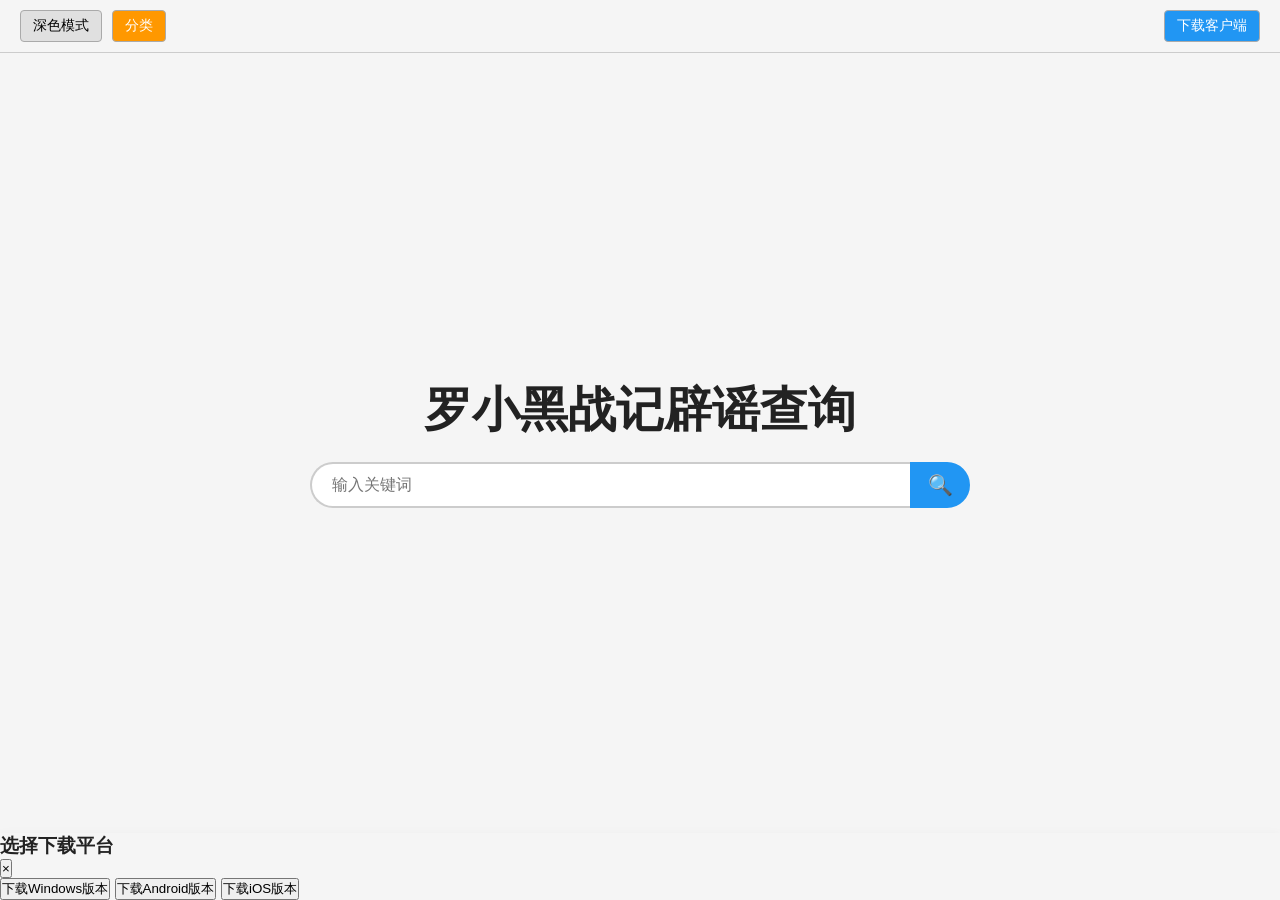
==== commit f5daeac8: "Add files via upload" ====
--- a/index.html
+++ b/index.html
@@ -55,6 +55,21 @@
         </div>
     </div>
 
+    <!-- 下载平台选择弹窗 -->
+    <div id="downloadModal" class="modal">
+        <div class="modal-content">
+            <div class="modal-header">
+                <h3>选择下载平台</h3>
+                <button class="close-btn" id="closeModal">&times;</button>
+            </div>
+            <div class="modal-body">
+                <button class="platform-btn" id="downloadWindows">下载Windows版本</button>
+                <button class="platform-btn" id="downloadAndroid">下载Android版本</button>
+                <button class="platform-btn" id="addIOS">下载iOS版本</button>
+            </div>
+        </div>
+    </div>
+
     <!-- 外部JavaScript文件 -->
     <script src="js/main.js"></script>
 </body>
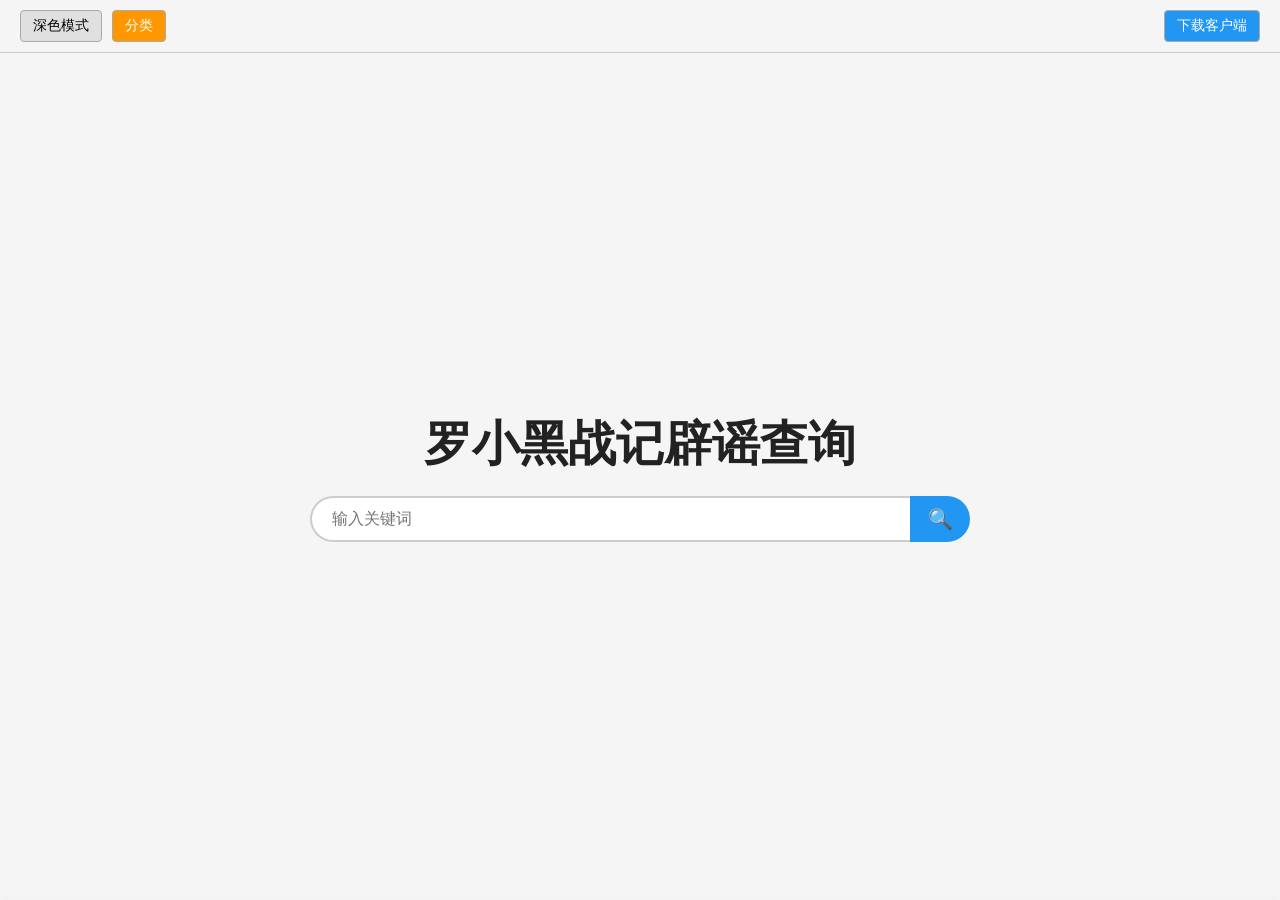
==== commit 6a2be61d: "Add files via upload" ====
--- a/index.html
+++ b/index.html
@@ -70,6 +70,17 @@
         </div>
     </div>
 
+    <!-- 图片查看器 -->
+    <div class="image-viewer" id="imageViewer">
+        <div class="image-viewer-content">
+            <button class="image-viewer-btn prev-btn" id="prevBtn">←</button>
+            <img id="viewerImage" src="" alt="图片">
+            <button class="image-viewer-btn next-btn" id="nextBtn">→</button>
+            <button class="close-btn" id="closeViewerBtn">×</button>
+            <div class="image-count" id="imageCount">1/1</div>
+        </div>
+    </div>
+
     <!-- 外部JavaScript文件 -->
     <script src="js/main.js"></script>
 </body>
--- a/css/style.css
+++ b/css/style.css
@@ -335,11 +335,112 @@
     margin-bottom: 10px;
 }
 
+.btn-view-images {
+    background-color: #2196F3;
+    color: white;
+}
+
 .empty-tip {
     text-align: center;
     color: #999;
     margin-top: 50px;
     font-size: 16px;
+}
+
+/* 图片查看器 */
+.image-viewer {
+    position: fixed;
+    top: 0;
+    left: 0;
+    width: 100%;
+    height: 100%;
+    background-color: rgba(0, 0, 0, 0.95);
+    z-index: 1000;
+    display: none;
+    flex-direction: column;
+    justify-content: center;
+    align-items: center;
+}
+
+.image-viewer.visible {
+    display: flex;
+}
+
+.image-viewer-content {
+    position: relative;
+    width: 90%;
+    height: 80%;
+    display: flex;
+    justify-content: center;
+    align-items: center;
+}
+
+.image-viewer img {
+    max-width: 100%;
+    max-height: 100%;
+    object-fit: contain;
+}
+
+.image-viewer-btn {
+    position: absolute;
+    top: 50%;
+    transform: translateY(-50%);
+    width: 50px;
+    height: 50px;
+    background-color: rgba(0, 0, 0, 0.5);
+    color: white;
+    border: none;
+    border-radius: 50%;
+    font-size: 24px;
+    cursor: pointer;
+    display: flex;
+    justify-content: center;
+    align-items: center;
+}
+
+.image-viewer-btn:hover {
+    background-color: rgba(0, 0, 0, 0.8);
+}
+
+.prev-btn {
+    left: 20px;
+}
+
+.next-btn {
+    right: 20px;
+}
+
+.image-viewer .close-btn {
+    position: absolute;
+    top: 20px;
+    right: 20px;
+    width: 40px;
+    height: 40px;
+    background-color: #f44336;
+    color: white;
+    border: none;
+    border-radius: 50%;
+    font-size: 20px;
+    cursor: pointer;
+    display: flex;
+    justify-content: center;
+    align-items: center;
+}
+
+.image-viewer .close-btn:hover {
+    background-color: #ef5350;
+}
+
+.image-count {
+    position: absolute;
+    top: 25px;
+    left: 50%;
+    transform: translateX(-50%);
+    background-color: rgba(0, 0, 0, 0.5);
+    color: white;
+    padding: 5px 15px;
+    border-radius: 15px;
+    font-size: 14px;
 }
 
 /* 移动端适配 */
@@ -420,4 +521,167 @@
 .dark-mode mark {
     background-color: #ff9800;
     color: #fff;
+}
+
+/* 弹窗样式 */
+.modal {
+    display: none;
+    position: fixed;
+    top: 0;
+    left: 0;
+    width: 100%;
+    height: 100%;
+    background-color: rgba(0, 0, 0, 0.5);
+    z-index: 1000;
+    justify-content: center;
+    align-items: flex-start;
+    padding-top: 10vh;
+}
+
+.modal.show {
+    display: flex;
+}
+
+.modal-content {
+    background-color: #fff;
+    border-radius: 12px;
+    width: 90%;
+    max-width: 400px;
+    max-height: 80vh;
+    box-shadow: 0 4px 20px rgba(0, 0, 0, 0.3);
+    animation: modalFadeIn 0.3s ease;
+    overflow-y: auto;
+}
+
+.dark-mode .modal-content {
+    background-color: #2d2d2d;
+}
+
+@keyframes modalFadeIn {
+    from {
+        opacity: 0;
+        transform: translateY(-20px);
+    }
+    to {
+        opacity: 1;
+        transform: translateY(0);
+    }
+}
+
+.modal-header {
+    display: flex;
+    justify-content: space-between;
+    align-items: center;
+    padding: 16px 20px;
+    border-bottom: 1px solid #eee;
+}
+
+.dark-mode .modal-header {
+    border-bottom-color: #444;
+}
+
+.modal-header h3 {
+    margin: 0;
+    font-size: 18px;
+    color: #333;
+}
+
+.dark-mode .modal-header h3 {
+    color: #fff;
+}
+
+.close-btn {
+    background: none;
+    border: none;
+    font-size: 24px;
+    cursor: pointer;
+    color: #999;
+    padding: 0;
+    width: 30px;
+    height: 30px;
+    display: flex;
+    align-items: center;
+    justify-content: center;
+    border-radius: 50%;
+}
+
+.close-btn:hover {
+    background-color: #f0f0f0;
+    color: #333;
+}
+
+.dark-mode .close-btn:hover {
+    background-color: #444;
+    color: #fff;
+}
+
+.modal-body {
+    padding: 20px;
+    display: flex;
+    flex-direction: column;
+    gap: 12px;
+}
+
+.platform-btn {
+    padding: 12px 20px;
+    border: none;
+    border-radius: 6px;
+    font-size: 16px;
+    cursor: pointer;
+    transition: all 0.2s ease;
+    text-align: center;
+}
+
+#downloadWindows {
+    background-color: #0078d7;
+    color: white;
+}
+
+#downloadWindows:hover {
+    background-color: #106ebe;
+}
+
+#downloadAndroid {
+    background-color: #34a853;
+    color: white;
+}
+
+#downloadAndroid:hover {
+    background-color: #2d8f48;
+}
+
+#addIOS {
+    background-color: #000;
+    color: white;
+}
+
+#addIOS:hover {
+    background-color: #333;
+}
+
+@media (max-width: 480px) {
+    .modal {
+        padding-top: 5vh;
+        align-items: flex-start;
+    }
+    
+    .modal-content {
+        width: 95%;
+        margin: 10px;
+        max-height: 70vh;
+    }
+    
+    .modal-header {
+        padding: 12px 16px;
+    }
+    
+    .modal-body {
+        padding: 16px;
+        gap: 8px;
+    }
+    
+    .platform-btn {
+        padding: 10px 16px;
+        font-size: 14px;
+    }
 }
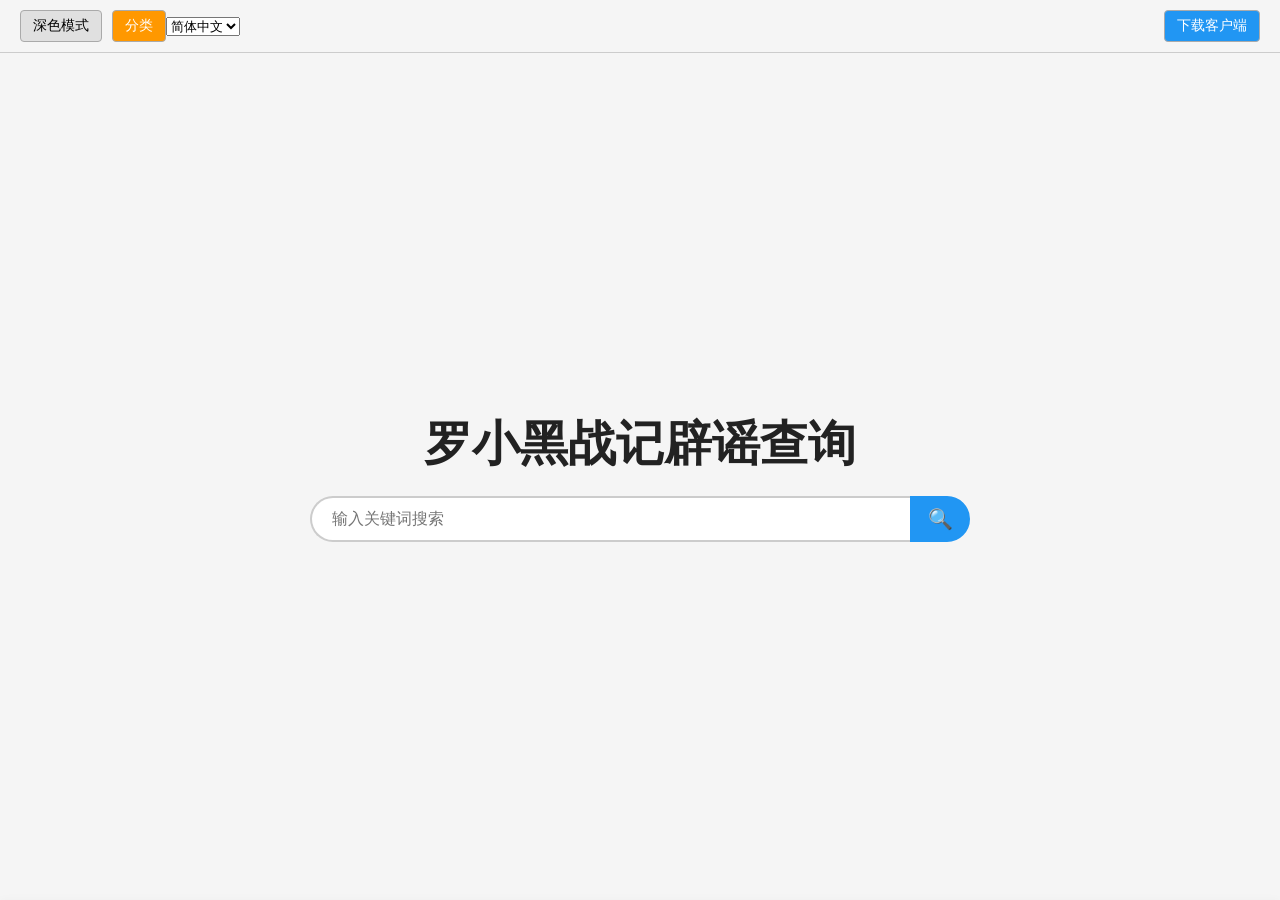
==== commit ae22972f: "Add files via upload" ====
--- a/index.html
+++ b/index.html
@@ -23,9 +23,17 @@
 <body>
     <!-- 顶部工具栏 -->
     <div class="toolbar">
-        <button id="darkModeBtn" aria-label="切换深色模式">深色模式</button>
-        <button class="category-btn" id="categoryBtn" aria-label="打开分类菜单">分类</button>
-        <button class="download-btn" id="downloadBtn" aria-label="下载客户端">下载客户端</button>
+        <button id="darkModeBtn" data-i18n="dark_mode" aria-label="切换深色模式">深色模式</button>
+        <button class="category-btn" id="categoryBtn" data-i18n="categories" aria-label="打开分类菜单">分类</button>
+        <select id="languageSelect" class="language-select" aria-label="选择语言">
+            <option value="zh_cn">简体中文</option>
+            <option value="zh_tw">繁體中文</option>
+            <option value="en_gb">English</option>
+            <option value="ja">日本語</option>
+            <option value="ko">한국어</option>
+            <option value="ru">Русский</option>
+        </select>
+        <button class="download-btn" id="downloadBtn" data-i18n="download_client" aria-label="下载客户端">下载客户端</button>
     </div>
 
     <!-- 遮罩层 -->
@@ -34,7 +42,7 @@
     <div class="main-container">
         <!-- 侧边栏 -->
         <div class="sidebar" id="sidebar" aria-label="分类菜单" aria-hidden="true">
-            <div class="sidebar-header">全部分类</div>
+            <div class="sidebar-header" data-i18n="all_categories">全部分类</div>
             <div id="categoryContainer"></div>
         </div>
 
@@ -42,13 +50,13 @@
         <div class="content-area">
             <!-- 标题和搜索框容器（初始居中） -->
             <div class="center-wrapper" id="centerWrapper">
-                <div class="big-title" id="bigTitle">罗小黑战记辟谣查询</div>
+                <div class="big-title" id="bigTitle" data-i18n="app_title">罗小黑战记辟谣查询</div>
                 <div class="search-wrapper">
-                    <input type="text" id="searchInput" placeholder="输入关键词" aria-label="搜索关键词">
-                    <button id="searchBtn" aria-label="搜索">🔍</button>
+                    <input type="text" id="searchInput" data-i18n-placeholder="search_placeholder" placeholder="输入关键词搜索" aria-label="搜索关键词">
+                    <button id="searchBtn" data-i18n-title="search" aria-label="搜索">🔍</button>
                 </div>
                 <!-- 加载动画 -->
-                <div id="loading" class="loading">加载中...</div>
+                <div id="loading" class="loading" data-i18n="loading">加载中...</div>
             </div>
             <!-- 搜索结果区域 -->
             <div class="result-box" id="resultBox" aria-label="搜索结果"></div>
@@ -59,13 +67,13 @@
     <div id="downloadModal" class="modal">
         <div class="modal-content">
             <div class="modal-header">
-                <h3>选择下载平台</h3>
+                <h3 data-i18n="select_platform">选择下载平台</h3>
                 <button class="close-btn" id="closeModal">&times;</button>
             </div>
             <div class="modal-body">
-                <button class="platform-btn" id="downloadWindows">下载Windows版本</button>
-                <button class="platform-btn" id="downloadAndroid">下载Android版本</button>
-                <button class="platform-btn" id="addIOS">下载iOS版本</button>
+                <button class="platform-btn" id="downloadWindows" data-i18n="download_windows">下载Windows版本</button>
+                <button class="platform-btn" id="downloadAndroid" data-i18n="download_android">下载Android版本</button>
+                <button class="platform-btn" id="addIOS" data-i18n="download_ios">下载iOS版本</button>
             </div>
         </div>
     </div>
@@ -82,6 +90,8 @@
     </div>
 
     <!-- 外部JavaScript文件 -->
+    <script src="js/rumor_data_all.js"></script>
+    <script src="js/i18n.js"></script>
     <script src="js/main.js"></script>
 </body>
 </html>
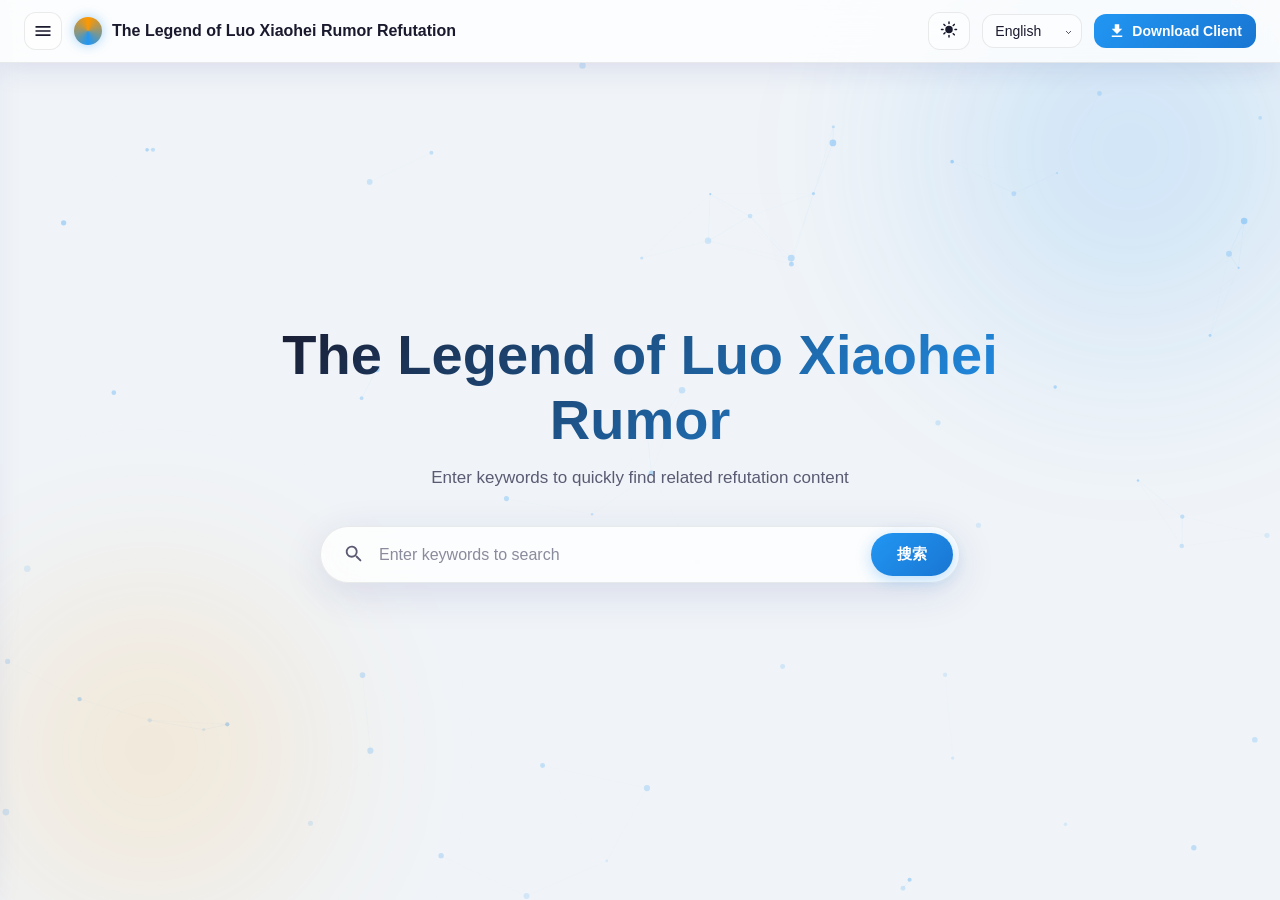
==== commit 656bfa74: "Add files via upload" ====
--- a/index.html
+++ b/index.html
@@ -3,95 +3,173 @@
 <head>
     <meta charset="UTF-8">
     <meta name="viewport" content="width=device-width, initial-scale=1.0, maximum-scale=1.0, user-scalable=yes">
+    <meta http-equiv="Cache-Control" content="no-cache, no-store, must-revalidate">
+    <meta http-equiv="Pragma" content="no-cache">
+    <meta http-equiv="Expires" content="0">
     <meta name="description" content="罗小黑战记辟谣查询工具 - 提供罗小黑战记、制作团队及关联作品相关谣言的分类查询、关键词检索、辟谣内容复制等服务">
     <meta name="keywords" content="罗小黑战记,辟谣,查询,工具,MTJJ,寒木春华">
-    
-    <!-- 浏览器标签图标 -->
+
     <link rel="icon" href="favicon.ico" type="image/x-icon">
-    
-    <!-- iOS 主屏幕配置 -->
     <meta name="apple-mobile-web-app-capable" content="yes">
     <meta name="apple-mobile-web-app-status-bar-style" content="black-translucent">
     <meta name="apple-mobile-web-app-title" content="罗小黑辟谣">
     <link rel="apple-touch-icon" href="apple-touch-icon.png">
-    
+
     <title>罗小黑战记辟谣查询</title>
-    
-    <!-- 外部CSS文件 -->
-    <link rel="stylesheet" href="css/style.css">
+    <link rel="stylesheet" href="css/style.css?v=5">
 </head>
 <body>
+    <!-- 动态背景 -->
+    <canvas id="bgCanvas" class="bg-canvas" aria-hidden="true"></canvas>
+    <div class="ambient-light" aria-hidden="true"></div>
+    <div class="ambient-light alt" aria-hidden="true"></div>
+
     <!-- 顶部工具栏 -->
-    <div class="toolbar">
-        <button id="darkModeBtn" data-i18n="dark_mode" aria-label="切换深色模式">深色模式</button>
-        <button class="category-btn" id="categoryBtn" data-i18n="categories" aria-label="打开分类菜单">分类</button>
-        <select id="languageSelect" class="language-select" aria-label="选择语言">
-            <option value="zh_cn">简体中文</option>
-            <option value="zh_tw">繁體中文</option>
-            <option value="en_gb">English</option>
-            <option value="ja">日本語</option>
-            <option value="ko">한국어</option>
-            <option value="ru">Русский</option>
-        </select>
-        <button class="download-btn" id="downloadBtn" data-i18n="download_client" aria-label="下载客户端">下载客户端</button>
-    </div>
+    <header class="app-toolbar" id="appToolbar">
+        <div class="toolbar-left">
+            <button class="toolbar-btn icon-btn" id="categoryBtn" aria-label="打开分类菜单" title="分类">
+                <svg viewBox="0 0 24 24" width="20" height="20" fill="currentColor">
+                    <path d="M3 6h18v2H3V6zm0 5h18v2H3v-2zm0 5h18v2H3v-2z"/>
+                </svg>
+            </button>
+            <div class="brand-mini">
+                <span class="brand-icon"></span>
+                <span data-i18n="app_title">罗小黑战记辟谣查询</span>
+            </div>
+        </div>
+        <div class="toolbar-right">
+            <button class="toolbar-btn theme-toggle" id="darkModeBtn" aria-label="切换深色模式">
+                <span class="theme-icon sun">
+                    <svg viewBox="0 0 24 24" width="18" height="18" fill="currentColor"><path d="M12 7a5 5 0 100 10 5 5 0 000-10zM2 13h2a1 1 0 100-2H2a1 1 0 100 2zm18 0h2a1 1 0 100-2h-2a1 1 0 100 2zM11 2v2a1 1 0 102 0V2a1 1 0 10-2 0zm0 18v2a1 1 0 102 0v-2a1 1 0 10-2 0zM5.99 4.58a1 1 0 10-1.41 1.41l1.41 1.41a1 1 0 101.41-1.41L5.99 4.58zm12.37 12.37a1 1 0 10-1.41 1.41l1.41 1.41a1 1 0 101.41-1.41l-1.41-1.41zm1.41-10.96a1 1 0 10-1.41-1.41l-1.41 1.41a1 1 0 101.41 1.41l1.41-1.41zM7.4 17.01a1 1 0 10-1.41-1.41l-1.41 1.41a1 1 0 101.41 1.41l1.41-1.41z"/></svg>
+                </span>
+                <span class="theme-icon moon">
+                    <svg viewBox="0 0 24 24" width="18" height="18" fill="currentColor"><path d="M12 3a9 9 0 109 9c0-.46-.04-.92-.1-1.36a5.389 5.389 0 01-4.4 2.26 5.403 5.403 0 01-3.14-9.8c-.44-.06-.9-.1-1.36-.1z"/></svg>
+                </span>
+            </button>
+            <div class="lang-select-wrap">
+                <select id="languageSelect" class="language-select" aria-label="选择语言">
+                    <option value="zh_cn">简体中文</option>
+                    <option value="zh_tw">繁體中文</option>
+                    <option value="en_gb">English</option>
+                    <option value="ja">日本語</option>
+                    <option value="ko">한국어</option>
+                    <option value="ru">Русский</option>
+                </select>
+            </div>
+            <button class="toolbar-btn download-btn" id="downloadBtn" aria-label="下载客户端">
+                <svg viewBox="0 0 24 24" width="18" height="18" fill="currentColor"><path d="M19 9h-4V3H9v6H5l7 7 7-7zM5 18v2h14v-2H5z"/></svg>
+                <span data-i18n="download_client">下载客户端</span>
+            </button>
+        </div>
+    </header>
 
     <!-- 遮罩层 -->
     <div class="overlay" id="overlay" aria-hidden="true"></div>
 
-    <div class="main-container">
+    <div class="app-body">
         <!-- 侧边栏 -->
-        <div class="sidebar" id="sidebar" aria-label="分类菜单" aria-hidden="true">
-            <div class="sidebar-header" data-i18n="all_categories">全部分类</div>
-            <div id="categoryContainer"></div>
-        </div>
+        <aside class="sidebar" id="sidebar" aria-label="分类菜单" aria-hidden="true">
+            <div class="sidebar-header">
+                <span data-i18n="all_categories">全部分类</span>
+                <button class="close-sidebar" id="closeSidebar" aria-label="关闭分类菜单">
+                    <svg viewBox="0 0 24 24" width="20" height="20" fill="currentColor"><path d="M19 6.41L17.59 5 12 10.59 6.41 5 5 6.41 10.59 12 5 17.59 6.41 19 12 13.41 17.59 19 19 17.59 13.41 12z"/></svg>
+                </button>
+            </div>
+            <div class="category-container" id="categoryContainer"></div>
+        </aside>
 
         <!-- 主内容区 -->
-        <div class="content-area">
-            <!-- 标题和搜索框容器（初始居中） -->
-            <div class="center-wrapper" id="centerWrapper">
-                <div class="big-title" id="bigTitle" data-i18n="app_title">罗小黑战记辟谣查询</div>
-                <div class="search-wrapper">
-                    <input type="text" id="searchInput" data-i18n-placeholder="search_placeholder" placeholder="输入关键词搜索" aria-label="搜索关键词">
-                    <button id="searchBtn" data-i18n-title="search" aria-label="搜索">🔍</button>
+        <main class="content-area" id="contentArea">
+            <!-- 首页 -->
+            <section class="hero-section" id="heroSection">
+                <div class="hero-content">
+                    <h1 class="hero-title" id="heroTitle" data-i18n="app_title">罗小黑战记辟谣查询</h1>
+                    <p class="hero-subtitle" id="heroSubtitle" data-i18n="hero_subtitle">输入关键词，快速查找相关辟谣内容</p>
+
+                    <div class="search-box" id="searchBox">
+                        <div class="search-inner">
+                            <svg class="search-icon" viewBox="0 0 24 24" width="22" height="22" fill="currentColor"><path d="M15.5 14h-.79l-.28-.27a6.5 6.5 0 001.48-5.34c-.47-2.78-2.79-5-5.59-5.34a6.505 6.505 0 00-7.27 7.27c.34 2.8 2.56 5.12 5.34 5.59a6.5 6.5 0 005.34-1.48l.27.28v.79l4.25 4.25c.41.41 1.08.41 1.49 0 .41-.41.41-1.08 0-1.49L15.5 14zm-6 0C7.01 14 5 11.99 5 9.5S7.01 5 9.5 5 14 7.01 14 9.5 11.99 14 9.5 14z"/></svg>
+                            <input type="text" id="searchInput" data-i18n-placeholder="search_placeholder" placeholder="输入关键词搜索" aria-label="搜索关键词" autocomplete="off">
+                            <button class="search-clear" id="searchClear" aria-label="清空搜索">
+                                <svg viewBox="0 0 24 24" width="18" height="18" fill="currentColor"><path d="M19 6.41L17.59 5 12 10.59 6.41 5 5 6.41 10.59 12 5 17.59 6.41 19 12 13.41 17.59 19 19 17.59 13.41 12z"/></svg>
+                            </button>
+                            <button class="search-submit" id="searchBtn" data-i18n-title="search" aria-label="搜索">搜索</button>
+                        </div>
+                        <div class="search-history" id="searchHistory"></div>
+                    </div>
                 </div>
-                <!-- 加载动画 -->
-                <div id="loading" class="loading" data-i18n="loading">加载中...</div>
-            </div>
-            <!-- 搜索结果区域 -->
-            <div class="result-box" id="resultBox" aria-label="搜索结果"></div>
-        </div>
+            </section>
+
+            <!-- 结果区域 -->
+            <section class="result-section" id="resultSection" aria-label="搜索结果">
+                <div class="result-header">
+                    <button class="btn btn-ghost back-home-btn" id="backHomeBtn">
+                        <svg viewBox="0 0 24 24" width="18" height="18" fill="currentColor"><path d="M20 11H7.83l5.59-5.59L12 4l-8 8 8 8 1.41-1.41L7.83 13H20v-2z"/></svg>
+                        <span data-i18n="back_to_home">返回主页</span>
+                    </button>
+                    <div class="result-meta" id="resultMeta"></div>
+                </div>
+                <div class="result-box" id="resultBox"></div>
+            </section>
+        </main>
     </div>
 
     <!-- 下载平台选择弹窗 -->
-    <div id="downloadModal" class="modal">
+    <div class="modal" id="downloadModal" role="dialog" aria-modal="true" aria-labelledby="downloadModalTitle">
         <div class="modal-content">
             <div class="modal-header">
-                <h3 data-i18n="select_platform">选择下载平台</h3>
-                <button class="close-btn" id="closeModal">&times;</button>
+                <h3 id="downloadModalTitle" data-i18n="select_platform">选择下载平台</h3>
+                <button class="modal-close" id="closeModal" aria-label="关闭">
+                    <svg viewBox="0 0 24 24" width="20" height="20" fill="currentColor"><path d="M19 6.41L17.59 5 12 10.59 6.41 5 5 6.41 10.59 12 5 17.59 6.41 19 12 13.41 17.59 19 19 17.59 13.41 12z"/></svg>
+                </button>
             </div>
             <div class="modal-body">
-                <button class="platform-btn" id="downloadWindows" data-i18n="download_windows">下载Windows版本</button>
-                <button class="platform-btn" id="downloadAndroid" data-i18n="download_android">下载Android版本</button>
-                <button class="platform-btn" id="addIOS" data-i18n="download_ios">下载iOS版本</button>
+                <button class="platform-btn windows" id="downloadWindows">
+                    <svg viewBox="0 0 24 24" width="24" height="24" fill="currentColor"><path d="M3 12V6.75l6-1.32v6.48L3 12zm17-9v8.75l-10 .15V5.21L20 3zM3 13l6 .09v6.81l-6-1.15V13zm17 .25V22l-10-1.91V13.1l10 .15z"/></svg>
+                    <span data-i18n="download_windows">下载Windows版本</span>
+                </button>
+                <button class="platform-btn android" id="downloadAndroid">
+                    <svg viewBox="0 0 24 24" width="24" height="24" fill="currentColor"><path d="M17.523 15.3414c-.5511 0-.9993-.4486-.9993-.9997s.4482-.9993.9993-.9993c.5511 0 .9993.4482.9993.9993.0001.5511-.4482.9997-.9993.9997m-11.046 0c-.5511 0-.9993-.4486-.9993-.9997s.4482-.9993.9993-.9993c.5511 0 .9993.4482.9993.9993 0 .5511-.4482.9997-.9993.9997m11.4045-6.02l1.9973-3.4592a.416.416 0 00-.1521-.5676.416.416 0 00-.5676.1521l-2.0225 3.503C15.5902 8.4791 13.853 8.0281 12 8.0281c-1.853 0-3.5902.451-5.1369 1.2443L4.8406 5.7692a.416.416 0 00-.5676-.1521.416.416 0 00-.1521.5676l1.9973 3.4592C2.6889 11.1867.3432 14.6589.3432 18.6617h23.3136c0-4.0028-2.3457-7.475-5.775-9.3403"/></svg>
+                    <span data-i18n="download_android">下载Android版本</span>
+                </button>
+                <button class="platform-btn ios" id="addIOS">
+                    <svg viewBox="0 0 24 24" width="24" height="24" fill="currentColor"><path d="M18.71 19.5c-.83 1.24-1.71 2.45-3.05 2.47-1.34.03-1.77-.79-3.29-.79-1.53 0-2 .77-3.27.82-1.31.05-2.3-1.32-3.14-2.53C4.25 17 2.94 12.45 4.7 9.39c.87-1.52 2.43-2.48 4.12-2.51 1.28-.02 2.5.87 3.29.87.78 0 2.26-1.07 3.81-.91.65.03 2.47.26 3.64 1.98-.09.06-2.17 1.28-2.15 3.81.03 3.02 2.65 4.03 2.68 4.04-.03.07-.42 1.44-1.38 2.83M13 3.5c.73-.83 1.94-1.46 2.94-1.5.13 1.17-.34 2.35-1.04 3.19-.69.85-1.83 1.51-2.95 1.42-.15-1.15.41-2.35 1.05-3.11z"/></svg>
+                    <span data-i18n="download_ios">下载iOS版本</span>
+                </button>
             </div>
         </div>
     </div>
 
     <!-- 图片查看器 -->
-    <div class="image-viewer" id="imageViewer">
+    <div class="image-viewer" id="imageViewer" role="dialog" aria-modal="true" aria-label="图片查看器">
+        <div class="image-viewer-backdrop"></div>
         <div class="image-viewer-content">
-            <button class="image-viewer-btn prev-btn" id="prevBtn">←</button>
-            <img id="viewerImage" src="" alt="图片">
-            <button class="image-viewer-btn next-btn" id="nextBtn">→</button>
-            <button class="close-btn" id="closeViewerBtn">×</button>
+            <button class="viewer-btn close-btn" id="closeViewerBtn" aria-label="关闭">
+                <svg viewBox="0 0 24 24" width="24" height="24" fill="currentColor"><path d="M19 6.41L17.59 5 12 10.59 6.41 5 5 6.41 10.59 12 5 17.59 6.41 19 12 13.41 17.59 19 19 17.59 13.41 12z"/></svg>
+            </button>
+            <button class="viewer-btn nav-btn prev-btn" id="prevBtn" aria-label="上一张">
+                <svg viewBox="0 0 24 24" width="28" height="28" fill="currentColor"><path d="M15.41 7.41L14 6l-6 6 6 6 1.41-1.41L10.83 12z"/></svg>
+            </button>
+            <div class="viewer-image-wrap">
+                <img id="viewerImage" src="" alt="图片">
+            </div>
+            <button class="viewer-btn nav-btn next-btn" id="nextBtn" aria-label="下一张">
+                <svg viewBox="0 0 24 24" width="28" height="28" fill="currentColor"><path d="M10 6L8.59 7.41 13.17 12l-4.58 4.59L10 18l6-6z"/></svg>
+            </button>
             <div class="image-count" id="imageCount">1/1</div>
         </div>
     </div>
 
-    <!-- 外部JavaScript文件 -->
-    <script src="js/rumor_data_all.js"></script>
-    <script src="js/i18n.js"></script>
-    <script src="js/main.js"></script>
+    <!-- Toast 提示 -->
+    <div class="toast" id="toast" role="status" aria-live="polite"></div>
+
+    <!-- 返回顶部 -->
+    <button class="back-to-top" id="backToTop" aria-label="返回顶部">
+        <svg viewBox="0 0 24 24" width="22" height="22" fill="currentColor"><path d="M7.41 15.41L12 10.83l4.59 4.58L18 14l-6-6-6 6z"/></svg>
+    </button>
+
+    <script src="js/rumor_data_all.js?v=2"></script>
+    <script src="js/i18n.js?v=2"></script>
+    <script src="js/main.js?v=8"></script>
 </body>
-</html>+</html>
--- a/css/style.css
+++ b/css/style.css
@@ -1,687 +1,1582 @@
+:root {
+    --primary: #2196F3;
+    --primary-dark: #1976D2;
+    --secondary: #FF9800;
+    --secondary-dark: #F57C00;
+    --success: #4CAF50;
+    --danger: #f44336;
+    --text-main: #1a1a2e;
+    --text-muted: #5a5a72;
+    --bg-body: #f0f4f8;
+    --bg-card: rgba(255, 255, 255, 0.78);
+    --bg-card-solid: #ffffff;
+    --border: rgba(0, 0, 0, 0.08);
+    --shadow: rgba(31, 38, 135, 0.12);
+    --shadow-lg: rgba(31, 38, 135, 0.22);
+    --radius: 18px;
+    --radius-sm: 12px;
+    --transition: 0.35s cubic-bezier(0.25, 0.8, 0.25, 1);
+    --font: 'Microsoft YaHei', -apple-system, BlinkMacSystemFont, 'Segoe UI', sans-serif;
+}
+
+body.dark-mode {
+    --primary: #64b5f6;
+    --primary-dark: #42a5f5;
+    --secondary: #ffb74d;
+    --secondary-dark: #ffa726;
+    --text-main: #f0f0f5;
+    --text-muted: #a0a0b8;
+    --bg-body: #0f111a;
+    --bg-card: rgba(30, 33, 48, 0.72);
+    --bg-card-solid: #1e2130;
+    --border: rgba(255, 255, 255, 0.08);
+    --shadow: rgba(0, 0, 0, 0.35);
+    --shadow-lg: rgba(0, 0, 0, 0.55);
+}
+
 * {
     box-sizing: border-box;
     margin: 0;
     padding: 0;
 }
 
+html {
+    scroll-behavior: smooth;
+    height: -webkit-fill-available;
+}
+
 body {
-    font-family: 'Microsoft YaHei', -apple-system, BlinkMacSystemFont, sans-serif;
-    background-color: #f5f5f5;
-    color: #222;
+    font-family: var(--font);
+    background-color: var(--bg-body);
+    color: var(--text-main);
     height: 100vh;
+    height: 100dvh;
+    height: -webkit-fill-available;
     display: flex;
     flex-direction: column;
     overflow: hidden;
-    transition: background-color 0.3s, color 0.3s;
+    transition: background-color 0.6s ease, color 0.6s ease;
     position: relative;
-}
-
-body.dark-mode {
-    background-color: #1e1e1e;
-    color: #eee;
-}
-
-/* 顶部工具栏 */
-.toolbar {
-    padding: 10px 20px;
-    display: flex;
-    align-items: center;
-    border-bottom: 1px solid #ccc;
-    background-color: inherit;
-}
-
-.toolbar button {
-    padding: 6px 12px;
-    background-color: #e0e0e0;
-    border: 1px solid #aaa;
-    border-radius: 4px;
+    -webkit-tap-highlight-color: transparent;
+    touch-action: pan-y;
+}
+
+button, select, input, a {
+    touch-action: manipulation;
+}
+
+button, select {
     cursor: pointer;
-    font-size: 14px;
-    color: #000;
-    transition: 0.2s;
-}
-
-.dark-mode .toolbar button {
-    background-color: #3e3e3e;
-    color: #fff;
-    border-color: #555;
-}
-
-.toolbar button:hover {
-    background-color: #d0d0d0;
-}
-
-.dark-mode .toolbar button:hover {
-    background-color: #4e4e4e;
-}
-
-.download-btn {
-    background-color: #2196F3 !important;
-    color: white !important;
-    margin-left: auto;
-}
-
-.download-btn:hover {
-    background-color: #1976D2 !important;
-}
-
-.dark-mode .download-btn {
-    background-color: #1565C0 !important;
-}
-
-.category-btn {
-    background-color: #ff9800 !important;
-    color: white !important;
-    margin-left: 10px;
-}
-
-.category-btn:hover {
-    background-color: #fb8c00 !important;
-}
-
-/* 主容器（相对定位，用于侧边栏覆盖） */
-.main-container {
-    flex: 1;
-    display: flex;
-    overflow: hidden;
-    position: relative;
-}
-
-/* 侧边栏（悬浮覆盖） */
-.sidebar {
-    position: absolute;
-    top: 0;
-    left: 0;
-    bottom: 0;
-    width: 280px;
-    background-color: #fff;
-    border-right: 1px solid #ccc;
-    overflow-y: auto;
-    transform: translateX(-100%);
-    transition: transform 0.3s ease;
-    z-index: 20;
-}
-
-.sidebar.visible {
-    transform: translateX(0);
-}
-
-.dark-mode .sidebar {
-    background-color: #2a2a2a;
-    border-right-color: #444;
-}
-
-.sidebar-header {
-    padding: 16px;
-    font-size: 18px;
-    font-weight: bold;
-    border-bottom: 1px solid #eee;
-}
-
-.category-item {
-    padding: 10px 16px;
-    cursor: pointer;
-    font-size: 16px;
-    border-bottom: 1px solid #f0f0f0;
-}
-
-.category-item:hover {
-    background-color: #f0f0f0;
-}
-
-.dark-mode .category-item {
-    border-bottom-color: #333;
-}
-
-.subcategory-list {
-    list-style: none;
-    padding-left: 20px;
-    display: none;
-}
-
-.category-item.open + .subcategory-list {
-    display: block;
-}
-
-.subcategory-item {
-    padding: 6px 16px;
-    cursor: pointer;
-    font-size: 14px;
-    color: #666;
-}
-
-.dark-mode .subcategory-item {
-    color: #aaa;
-}
-
-.subcategory-item:hover {
-    background-color: #eaeaea;
-}
-
-/* 遮罩层（点击关闭侧边栏） */
-.overlay {
+}
+
+/* ---------- 动态背景 ---------- */
+.bg-canvas {
     position: fixed;
     top: 0;
     left: 0;
     width: 100%;
     height: 100%;
-    background-color: rgba(0,0,0,0.3);
-    z-index: 15;
-    display: none;
+    z-index: 0;
+    pointer-events: none;
+    opacity: 0.55;
+    transition: opacity 0.6s ease;
+}
+
+body.dark-mode .bg-canvas {
+    opacity: 0.35;
+}
+
+.ambient-light {
+    position: fixed;
+    border-radius: 50%;
+    filter: blur(80px);
+    z-index: 0;
+    pointer-events: none;
+    opacity: 0.6;
+    animation: floatLight 20s ease-in-out infinite alternate;
+}
+
+.ambient-light:first-of-type {
+    width: 600px;
+    height: 600px;
+    background: radial-gradient(circle, rgba(33, 150, 243, 0.35), transparent 70%);
+    top: -150px;
+    right: -150px;
+}
+
+.ambient-light.alt {
+    width: 500px;
+    height: 500px;
+    background: radial-gradient(circle, rgba(255, 152, 0, 0.3), transparent 70%);
+    bottom: -100px;
+    left: -100px;
+    animation-delay: -8s;
+    animation-duration: 25s;
+}
+
+body.dark-mode .ambient-light:first-of-type {
+    background: radial-gradient(circle, rgba(100, 181, 246, 0.22), transparent 70%);
+}
+
+body.dark-mode .ambient-light.alt {
+    background: radial-gradient(circle, rgba(255, 183, 77, 0.18), transparent 70%);
+}
+
+@keyframes floatLight {
+    0% { transform: translate(0, 0) scale(1); }
+    100% { transform: translate(40px, 60px) scale(1.1); }
+}
+
+/* ---------- 顶部工具栏 ---------- */
+.app-toolbar {
+    position: relative;
+    z-index: 30;
+    display: flex;
+    align-items: center;
+    justify-content: space-between;
+    padding: 12px 24px;
+    background: var(--bg-card);
+    backdrop-filter: blur(20px);
+    -webkit-backdrop-filter: blur(20px);
+    border-bottom: 1px solid var(--border);
+    box-shadow: 0 4px 30px var(--shadow);
+    transition: background 0.6s ease, border-color 0.6s ease;
+}
+
+.toolbar-left,
+.toolbar-right {
+    display: flex;
+    align-items: center;
+    gap: 12px;
+}
+
+.toolbar-btn {
+    display: inline-flex;
+    align-items: center;
+    justify-content: center;
+    gap: 6px;
+    padding: 8px 14px;
+    border: 1px solid var(--border);
+    border-radius: var(--radius-sm);
+    background: rgba(255, 255, 255, 0.45);
+    color: var(--text-main);
+    font-size: 14px;
+    cursor: pointer;
+    transition: all 0.25s ease;
+    position: relative;
+    overflow: hidden;
+    white-space: nowrap;
+}
+
+body.dark-mode .toolbar-btn {
+    background: rgba(255, 255, 255, 0.08);
+}
+
+.toolbar-btn:hover {
+    transform: translateY(-2px);
+    box-shadow: 0 6px 18px var(--shadow);
+    background: rgba(255, 255, 255, 0.7);
+}
+
+body.dark-mode .toolbar-btn:hover {
+    background: rgba(255, 255, 255, 0.15);
+}
+
+.toolbar-btn.icon-btn {
+    width: 38px;
+    height: 38px;
+    padding: 0;
+}
+
+.brand-mini {
+    display: flex;
+    align-items: center;
+    gap: 10px;
+    font-weight: 700;
+    font-size: 16px;
+    color: var(--text-main);
+    white-space: nowrap;
+}
+
+.brand-icon {
+    width: 28px;
+    height: 28px;
+    border-radius: 50%;
+    background: conic-gradient(from 180deg, var(--primary), var(--secondary), var(--primary));
+    animation: spin 6s linear infinite;
+    box-shadow: 0 0 12px rgba(33, 150, 243, 0.4);
+}
+
+@keyframes spin {
+    to { transform: rotate(360deg); }
+}
+
+.theme-toggle {
+    width: 42px;
+    height: 38px;
+    padding: 0;
+    position: relative;
+}
+
+.theme-icon {
+    position: absolute;
+    top: 50%;
+    left: 50%;
+    transform: translate(-50%, -50%) scale(0.8);
+    opacity: 0;
+    transition: all 0.35s ease;
+}
+
+body:not(.dark-mode) .theme-icon.sun,
+body.dark-mode .theme-icon.moon {
+    opacity: 1;
+    transform: translate(-50%, -50%) scale(1);
+}
+
+.lang-select-wrap {
+    position: relative;
+}
+
+.lang-select-wrap::after {
+    content: '⌄';
+    position: absolute;
+    right: 10px;
+    top: 50%;
+    transform: translateY(-60%);
+    pointer-events: none;
+    color: var(--text-muted);
+    font-size: 16px;
+}
+
+.language-select {
+    appearance: none;
+    -webkit-appearance: none;
+    padding: 8px 30px 8px 12px;
+    border: 1px solid var(--border);
+    border-radius: var(--radius-sm);
+    background: rgba(255, 255, 255, 0.45);
+    color: var(--text-main);
+    font-size: 14px;
+    cursor: pointer;
+    transition: all 0.25s ease;
+}
+
+body.dark-mode .language-select {
+    background: rgba(0, 0, 0, 0.35);
+    color: var(--text-main);
+    border-color: rgba(255, 255, 255, 0.15);
+}
+
+.language-select:hover,
+.language-select:focus {
+    background: rgba(255, 255, 255, 0.7);
+    outline: none;
+    box-shadow: 0 0 0 3px rgba(33, 150, 243, 0.2);
+}
+
+body.dark-mode .language-select:hover,
+body.dark-mode .language-select:focus {
+    background: rgba(0, 0, 0, 0.55);
+    border-color: rgba(255, 255, 255, 0.25);
+}
+
+.download-btn {
+    background: linear-gradient(135deg, var(--primary), var(--primary-dark)) !important;
+    color: #fff !important;
+    border: none !important;
+    font-weight: 600;
+}
+
+.download-btn:hover {
+    background: linear-gradient(135deg, var(--primary-dark), var(--primary)) !important;
+    box-shadow: 0 8px 22px rgba(33, 150, 243, 0.35);
+}
+
+/* ---------- 主体布局 ---------- */
+.app-body {
+    flex: 1;
+    position: relative;
+    z-index: 5;
+    display: flex;
+    overflow: hidden;
+    min-height: 0;
+}
+
+.content-area {
+    position: absolute;
+    inset: 0;
+    overflow-y: auto;
+    overflow-x: hidden;
+    padding: 24px;
+    scroll-behavior: smooth;
+    -webkit-overflow-scrolling: touch;
+    overscroll-behavior: contain;
+}
+
+/* 自定义滚动条 */
+.content-area::-webkit-scrollbar,
+.sidebar::-webkit-scrollbar {
+    width: 8px;
+}
+
+.content-area::-webkit-scrollbar-track,
+.sidebar::-webkit-scrollbar-track {
+    background: transparent;
+}
+
+.content-area::-webkit-scrollbar-thumb,
+.sidebar::-webkit-scrollbar-thumb {
+    background: rgba(150, 150, 170, 0.35);
+    border-radius: 4px;
+}
+
+.content-area::-webkit-scrollbar-thumb:hover,
+.sidebar::-webkit-scrollbar-thumb:hover {
+    background: rgba(150, 150, 170, 0.55);
+}
+
+/* ---------- 遮罩层 ---------- */
+.overlay {
+    position: fixed;
+    inset: 0;
+    background: rgba(0, 0, 0, 0.08);
+    z-index: 25;
+    opacity: 0;
+    visibility: hidden;
+    pointer-events: none;
+    transition: opacity 0.4s ease, visibility 0.4s ease;
+}
+
+body.dark-mode .overlay {
+    background: rgba(0, 0, 0, 0.2);
 }
 
 .overlay.visible {
-    display: block;
-}
-
-/* 主内容区（Flex列布局） */
-.content-area {
-    flex: 1;
-    display: flex;
-    flex-direction: column;
-    overflow: hidden;
-    padding: 20px;
-    width: 100%;
-}
-
-/* 标题和搜索框容器（初始居中） */
-.center-wrapper {
-    flex: 1;
-    display: flex;
-    flex-direction: column;
-    justify-content: center;
-    align-items: center;
-    transition: flex 0.2s;
-}
-
-.big-title {
-    font-size: 48px;
-    font-weight: bold;
-    margin-bottom: 20px;
-    word-wrap: break-word;
-    text-align: center;
-}
-
-.search-wrapper {
-    display: flex;
-    justify-content: center;
-    width: 100%;
-}
-
-.search-wrapper input {
-    width: 60%;
-    max-width: 600px;
-    padding: 12px 20px;
-    font-size: 16px;
-    border: 2px solid #ccc;
-    border-right: none;
-    border-radius: 40px 0 0 40px;
-    outline: none;
-    background-color: #fff;
-    color: #000;
-}
-
-.dark-mode .search-wrapper input {
-    background-color: #2d2d2d;
-    color: #fff;
-    border-color: #555;
-}
-
-.search-wrapper button {
-    width: 60px;
-    background-color: #2196F3;
-    color: white;
-    border: 2px solid #2196F3;
-    border-radius: 0 40px 40px 0;
-    font-size: 20px;
-    cursor: pointer;
-    display: flex;
-    align-items: center;
-    justify-content: center;
-}
-
-/* 搜索结果区域 */
-.result-box {
-    display: none; /* 默认隐藏 */
-    flex: 1;
-    overflow-y: auto;
-    background-color: #fff;
-    border: 1px solid #ccc;
-    border-radius: 8px;
-    padding: 16px;
-    width: 100%;
-    margin-top: 20px;
-}
-
-.dark-mode .result-box {
-    background-color: #2d2d2d;
-    border-color: #555;
-}
-
-/* 搜索结果列表项 */
-.list-item {
-    padding: 14px 18px;
-    margin-bottom: 8px;
-    background-color: #fafafa;
-    border: 1px solid #ddd;
-    border-radius: 6px;
-    cursor: pointer;
-    transition: 0.2s;
-    word-break: break-word;
-}
-
-.dark-mode .list-item {
-    background-color: #3a3a3a;
-    border-color: #555;
-}
-
-.list-item:hover {
-    background-color: #f0f0f0;
-}
-
-/* 详情页 */
-.detail-page {
-    height: 100%;
-    display: flex;
-    flex-direction: column;
-}
-
-.detail-title {
-    font-size: 24px;
-    font-weight: bold;
-    margin-bottom: 20px;
-    word-break: break-word;
-}
-
-.detail-content {
-    flex: 1;
-    overflow-y: auto;
-    font-size: 16px;
-    line-height: 1.6;
-    white-space: pre-wrap;
-    word-break: break-word;
-    margin-bottom: 20px;
-}
-
-.action-bar {
-    display: flex;
-    gap: 10px;
-    justify-content: flex-end;
-    flex-wrap: wrap;
-    padding-bottom: 10px; /* 确保按钮不贴底 */
-}
-
-.btn {
-    padding: 8px 16px;
-    border: none;
-    border-radius: 4px;
-    cursor: pointer;
-    font-size: 14px;
-}
-
-.btn-back {
-    background-color: #9e9e9e;
-    color: white;
-}
-
-.btn-copy {
-    background-color: #4CAF50;
-    color: white;
-}
-
-.btn-home {
-    background-color: #ff9800;
-    color: white;
-    margin-bottom: 10px;
-}
-
-.btn-view-images {
-    background-color: #2196F3;
-    color: white;
-}
-
-.empty-tip {
-    text-align: center;
-    color: #999;
-    margin-top: 50px;
-    font-size: 16px;
-}
-
-/* 图片查看器 */
-.image-viewer {
+    opacity: 1;
+    visibility: visible;
+}
+
+/* ---------- 侧边栏 ---------- */
+.sidebar {
     position: fixed;
     top: 0;
     left: 0;
+    bottom: 0;
+    width: 320px;
+    max-width: 85vw;
+    background: var(--bg-card);
+    backdrop-filter: blur(28px);
+    -webkit-backdrop-filter: blur(28px);
+    border-right: 1px solid var(--border);
+    box-shadow: 8px 0 40px var(--shadow-lg);
+    z-index: 40;
+    transform: translateX(-110%);
+    transition: transform 0.45s cubic-bezier(0.22, 1, 0.36, 1);
+    display: flex;
+    flex-direction: column;
+    overflow: hidden;
+    pointer-events: auto;
+    -webkit-overflow-scrolling: touch;
+}
+
+.sidebar.visible {
+    transform: translateX(0);
+}
+
+.sidebar-header {
+    display: flex;
+    align-items: center;
+    justify-content: space-between;
+    padding: 18px 22px;
+    border-bottom: 1px solid var(--border);
+    font-size: 18px;
+    font-weight: 700;
+}
+
+.close-sidebar {
+    width: 34px;
+    height: 34px;
+    display: flex;
+    align-items: center;
+    justify-content: center;
+    border: none;
+    border-radius: 50%;
+    background: var(--bg-card);
+    color: var(--text-muted);
+    cursor: pointer;
+    transition: all 0.2s ease;
+}
+
+.close-sidebar:hover {
+    background: var(--primary);
+    color: #fff;
+    transform: rotate(90deg);
+}
+
+.category-container {
+    flex: 1;
+    overflow-y: auto;
+    padding: 10px 16px 20px;
+    -webkit-overflow-scrolling: touch;
+    min-height: 0;
+}
+
+.category-group {
+    margin-bottom: 10px;
+    border-radius: var(--radius-sm);
+    overflow: hidden;
+    background: rgba(255, 255, 255, 0.35);
+    border: 1px solid var(--border);
+    transition: all 0.3s ease;
+}
+
+body.dark-mode .category-group {
+    background: rgba(255, 255, 255, 0.04);
+}
+
+.category-group:hover {
+    background: rgba(255, 255, 255, 0.55);
+    box-shadow: 0 4px 14px var(--shadow);
+}
+
+body.dark-mode .category-group:hover {
+    background: rgba(255, 255, 255, 0.08);
+}
+
+.category-item {
+    display: flex;
+    align-items: center;
+    justify-content: space-between;
+    padding: 13px 16px;
+    cursor: pointer;
+    font-weight: 600;
+    font-size: 15px;
+    transition: all 0.25s ease;
+    user-select: none;
+    position: relative;
+    z-index: 1;
+}
+
+.category-item:hover {
+    color: var(--primary);
+}
+
+.category-item::after {
+    content: '›';
+    font-size: 22px;
+    color: var(--text-muted);
+    transition: transform 0.3s ease;
+}
+
+.category-group.open .category-item::after {
+    transform: rotate(90deg);
+    color: var(--primary);
+}
+
+.subcategory-list {
+    list-style: none;
+    max-height: 0;
+    overflow: hidden;
+    transition: max-height 0.35s ease;
+}
+
+.category-group.open .subcategory-list {
+    max-height: 1000px;
+}
+
+.subcategory-item {
+    padding: 10px 16px 10px 28px;
+    cursor: pointer;
+    font-size: 14px;
+    color: var(--text-muted);
+    border-left: 3px solid transparent;
+    transition: all 0.2s ease;
+    position: relative;
+    z-index: 1;
+}
+
+.subcategory-item::before {
+    content: '';
+    position: absolute;
+    left: 14px;
+    top: 50%;
+    transform: translateY(-50%);
+    width: 5px;
+    height: 5px;
+    border-radius: 50%;
+    background: currentColor;
+    opacity: 0.5;
+}
+
+.subcategory-item:hover {
+    color: var(--primary);
+    background: rgba(33, 150, 243, 0.08);
+    border-left-color: var(--primary);
+    padding-left: 32px;
+}
+
+.subcategory-item.no-match {
+    display: none;
+}
+
+/* ---------- 首页英雄区 ---------- */
+.hero-section {
+    min-height: calc(100vh - 140px);
+    display: flex;
+    align-items: center;
+    justify-content: center;
+    padding: 40px 20px;
+    opacity: 1;
+    transition: opacity 0.4s ease, transform 0.4s ease;
+}
+
+.hero-section.hidden {
+    display: none;
+}
+
+.hero-content {
+    width: 100%;
+    max-width: 760px;
+    text-align: center;
+    animation: fadeUp 0.8s cubic-bezier(0.22, 1, 0.36, 1) both;
+}
+
+@keyframes fadeUp {
+    from {
+        opacity: 0;
+        transform: translateY(40px);
+    }
+    to {
+        opacity: 1;
+        transform: translateY(0);
+    }
+}
+
+.hero-badge {
+    display: inline-block;
+    padding: 6px 14px;
+    border-radius: 50px;
+    background: linear-gradient(135deg, rgba(33, 150, 243, 0.12), rgba(255, 152, 0, 0.12));
+    border: 1px solid var(--border);
+    color: var(--primary);
+    font-size: 13px;
+    font-weight: 600;
+    letter-spacing: 1px;
+    margin-bottom: 24px;
+    animation: pulseBadge 3s ease-in-out infinite;
+}
+
+@keyframes pulseBadge {
+    0%, 100% { box-shadow: 0 0 0 0 rgba(33, 150, 243, 0.2); }
+    50% { box-shadow: 0 0 0 8px rgba(33, 150, 243, 0); }
+}
+
+.hero-title {
+    font-size: clamp(32px, 6vw, 56px);
+    font-weight: 800;
+    line-height: 1.15;
+    margin-bottom: 16px;
+    background: linear-gradient(135deg, var(--text-main), var(--primary));
+    -webkit-background-clip: text;
+    background-clip: text;
+    -webkit-text-fill-color: transparent;
+    min-height: 1.2em;
+}
+
+body.dark-mode .hero-title {
+    background: linear-gradient(135deg, #fff, var(--primary));
+    -webkit-background-clip: text;
+    background-clip: text;
+    -webkit-text-fill-color: transparent;
+}
+
+.hero-subtitle {
+    font-size: 17px;
+    color: var(--text-muted);
+    margin-bottom: 38px;
+    animation: fadeUp 0.8s 0.15s cubic-bezier(0.22, 1, 0.36, 1) both;
+}
+
+/* ---------- 搜索框 ---------- */
+.search-box {
+    position: relative;
+    width: 100%;
+    max-width: 640px;
+    margin: 0 auto 28px;
+    animation: fadeUp 0.8s 0.25s cubic-bezier(0.22, 1, 0.36, 1) both;
+}
+
+.search-inner {
+    display: flex;
+    align-items: center;
+    background: var(--bg-card);
+    backdrop-filter: blur(20px);
+    border: 1px solid var(--border);
+    border-radius: 50px;
+    padding: 6px;
+    box-shadow: 0 10px 40px var(--shadow);
+    transition: all 0.35s cubic-bezier(0.22, 1, 0.36, 1);
+}
+
+.search-inner:focus-within {
+    border-color: rgba(33, 150, 243, 0.4);
+    box-shadow: 0 14px 50px var(--shadow-lg), 0 0 0 4px rgba(33, 150, 243, 0.12);
+    transform: translateY(-2px) scale(1.01);
+}
+
+.search-icon {
+    flex-shrink: 0;
+    margin-left: 16px;
+    color: var(--text-muted);
+    transition: color 0.3s ease;
+}
+
+.search-inner:focus-within .search-icon {
+    color: var(--primary);
+}
+
+.search-inner input {
+    flex: 1;
+    border: none;
+    background: transparent;
+    color: var(--text-main);
+    font-size: 16px;
+    padding: 12px 14px;
+    outline: none;
+    min-width: 0;
+}
+
+.search-inner input::placeholder {
+    color: var(--text-muted);
+    opacity: 0.7;
+}
+
+.search-clear {
+    width: 32px;
+    height: 32px;
+    display: flex;
+    align-items: center;
+    justify-content: center;
+    border: none;
+    border-radius: 50%;
+    background: transparent;
+    color: var(--text-muted);
+    cursor: pointer;
+    opacity: 0;
+    transform: scale(0.8);
+    transition: all 0.2s ease;
+    margin-right: 4px;
+}
+
+.search-clear.visible {
+    opacity: 1;
+    transform: scale(1);
+}
+
+.search-clear:hover {
+    background: rgba(244, 67, 54, 0.12);
+    color: var(--danger);
+}
+
+.search-submit {
+    flex-shrink: 0;
+    padding: 12px 26px;
+    border: none;
+    border-radius: 50px;
+    background: linear-gradient(135deg, var(--primary), var(--primary-dark));
+    color: #fff;
+    font-size: 15px;
+    font-weight: 600;
+    cursor: pointer;
+    transition: all 0.3s ease;
+    box-shadow: 0 4px 16px rgba(33, 150, 243, 0.3);
+}
+
+.search-submit:hover {
+    background: linear-gradient(135deg, var(--primary-dark), var(--primary));
+    box-shadow: 0 6px 22px rgba(33, 150, 243, 0.4);
+    transform: translateX(2px);
+}
+
+/* 搜索历史 */
+.search-history {
+    position: absolute;
+    top: calc(100% + 8px);
+    left: 0;
+    right: 0;
+    background: var(--bg-card);
+    backdrop-filter: blur(20px);
+    border: 1px solid var(--border);
+    border-radius: var(--radius-sm);
+    box-shadow: 0 10px 40px var(--shadow-lg);
+    z-index: 20;
+    max-height: 240px;
+    overflow-y: auto;
+    opacity: 0;
+    transform: translateY(-10px);
+    pointer-events: none;
+    transition: all 0.25s ease;
+}
+
+.search-history.visible {
+    opacity: 1;
+    transform: translateY(0);
+    pointer-events: auto;
+}
+
+.history-item {
+    display: flex;
+    align-items: center;
+    gap: 10px;
+    padding: 11px 18px;
+    cursor: pointer;
+    font-size: 14px;
+    color: var(--text-main);
+    transition: all 0.2s ease;
+    border-bottom: 1px solid var(--border);
+}
+
+.history-item:last-child {
+    border-bottom: none;
+}
+
+.history-item:hover {
+    background: rgba(33, 150, 243, 0.08);
+    color: var(--primary);
+}
+
+.history-item::before {
+    content: '↺';
+    color: var(--text-muted);
+    font-size: 12px;
+}
+
+/* ---------- 快捷标签 ---------- */
+.quick-tags {
+    display: flex;
+    flex-wrap: wrap;
+    justify-content: center;
+    gap: 10px;
+    margin-bottom: 36px;
+    animation: fadeUp 0.8s 0.35s cubic-bezier(0.22, 1, 0.36, 1) both;
+}
+
+.quick-tag {
+    padding: 8px 16px;
+    border-radius: 50px;
+    background: var(--bg-card);
+    border: 1px solid var(--border);
+    color: var(--text-muted);
+    font-size: 13px;
+    cursor: pointer;
+    transition: all 0.25s ease;
+    animation: popIn 0.4s ease both;
+}
+
+@keyframes popIn {
+    from { opacity: 0; transform: scale(0.8); }
+    to { opacity: 1; transform: scale(1); }
+}
+
+.quick-tag:hover {
+    color: var(--primary);
+    border-color: var(--primary);
+    box-shadow: 0 4px 14px rgba(33, 150, 243, 0.18);
+    transform: translateY(-2px);
+}
+
+/* ---------- 统计卡片 ---------- */
+.hero-stats {
+    display: flex;
+    justify-content: center;
+    gap: 20px;
+    animation: fadeUp 0.8s 0.45s cubic-bezier(0.22, 1, 0.36, 1) both;
+}
+
+.stat-card {
+    min-width: 110px;
+    padding: 16px 24px;
+    border-radius: var(--radius);
+    background: var(--bg-card);
+    border: 1px solid var(--border);
+    box-shadow: 0 8px 30px var(--shadow);
+    transition: transform 0.3s ease, box-shadow 0.3s ease;
+}
+
+.stat-card:hover {
+    transform: translateY(-4px);
+    box-shadow: 0 12px 40px var(--shadow-lg);
+}
+
+.stat-num {
+    display: block;
+    font-size: 28px;
+    font-weight: 800;
+    color: var(--primary);
+    line-height: 1;
+    margin-bottom: 6px;
+}
+
+.stat-label {
+    font-size: 13px;
+    color: var(--text-muted);
+}
+
+/* ---------- 结果区域 ---------- */
+.result-section {
+    display: none;
+    max-width: 900px;
+    margin: 0 auto;
+    padding: 10px 0 40px;
+    animation: fadeUp 0.45s ease both;
+}
+
+.result-section.active {
+    display: block;
+}
+
+.result-header {
+    display: flex;
+    align-items: center;
+    justify-content: space-between;
+    flex-wrap: wrap;
+    gap: 12px;
+    margin-bottom: 18px;
+    padding: 10px 0;
+}
+
+.result-meta {
+    font-size: 14px;
+    color: var(--text-muted);
+}
+
+.result-meta strong {
+    color: var(--primary);
+    margin: 0 4px;
+}
+
+.btn {
+    display: inline-flex;
+    align-items: center;
+    justify-content: center;
+    gap: 6px;
+    padding: 10px 18px;
+    border: none;
+    border-radius: var(--radius-sm);
+    font-size: 14px;
+    font-weight: 600;
+    cursor: pointer;
+    transition: all 0.25s ease;
+    position: relative;
+    overflow: hidden;
+}
+
+.btn-ghost {
+    background: var(--bg-card);
+    color: var(--text-main);
+    border: 1px solid var(--border);
+}
+
+.btn-ghost:hover {
+    background: rgba(33, 150, 243, 0.08);
+    color: var(--primary);
+    border-color: var(--primary);
+    transform: translateY(-2px);
+}
+
+.btn-primary {
+    background: linear-gradient(135deg, var(--primary), var(--primary-dark));
+    color: #fff;
+}
+
+.btn-primary:hover {
+    box-shadow: 0 6px 20px rgba(33, 150, 243, 0.35);
+    transform: translateY(-2px);
+}
+
+.btn-success {
+    background: linear-gradient(135deg, var(--success), #388E3C);
+    color: #fff;
+}
+
+.btn-success:hover {
+    box-shadow: 0 6px 20px rgba(76, 175, 80, 0.35);
+    transform: translateY(-2px);
+}
+
+.btn-secondary {
+    background: linear-gradient(135deg, var(--secondary), var(--secondary-dark));
+    color: #fff;
+}
+
+.btn-secondary:hover {
+    box-shadow: 0 6px 20px rgba(255, 152, 0, 0.35);
+    transform: translateY(-2px);
+}
+
+/* 按钮涟漪 */
+.btn::after {
+    content: '';
+    position: absolute;
+    top: 50%;
+    left: 50%;
+    width: 0;
+    height: 0;
+    background: rgba(255, 255, 255, 0.35);
+    border-radius: 50%;
+    transform: translate(-50%, -50%);
+    transition: width 0.5s ease, height 0.5s ease;
+}
+
+.btn:active::after {
+    width: 200%;
+    height: 200%;
+}
+
+/* 结果列表 */
+.result-box {
+    display: flex;
+    flex-direction: column;
+    gap: 12px;
+}
+
+.list-item {
+    padding: 18px 22px;
+    background: var(--bg-card);
+    border: 1px solid var(--border);
+    border-radius: var(--radius);
+    cursor: pointer;
+    transition: all 0.3s cubic-bezier(0.22, 1, 0.36, 1);
+    position: relative;
+    overflow: hidden;
+    animation: slideIn 0.4s ease both;
+    backdrop-filter: blur(12px);
+}
+
+@keyframes slideIn {
+    from {
+        opacity: 0;
+        transform: translateY(20px);
+    }
+    to {
+        opacity: 1;
+        transform: translateY(0);
+    }
+}
+
+.list-item::before {
+    content: '';
+    position: absolute;
+    left: 0;
+    top: 0;
+    bottom: 0;
+    width: 4px;
+    background: linear-gradient(to bottom, var(--primary), var(--secondary));
+    transform: scaleY(0);
+    transition: transform 0.3s ease;
+}
+
+.list-item:hover {
+    transform: translateY(-3px) scale(1.01);
+    box-shadow: 0 12px 40px var(--shadow-lg);
+    border-color: rgba(33, 150, 243, 0.25);
+}
+
+.list-item:hover::before {
+    transform: scaleY(1);
+}
+
+.list-item-title {
+    font-size: 16px;
+    font-weight: 700;
+    color: var(--text-main);
+    margin-bottom: 6px;
+    line-height: 1.4;
+}
+
+.list-item-cat {
+    font-size: 12px;
+    color: var(--text-muted);
+    display: inline-flex;
+    align-items: center;
+    gap: 6px;
+    padding: 3px 10px;
+    border-radius: 50px;
+    background: rgba(33, 150, 243, 0.08);
+}
+
+.empty-tip {
+    text-align: center;
+    padding: 70px 20px;
+    color: var(--text-muted);
+    font-size: 16px;
+    background: var(--bg-card);
+    border: 1px dashed var(--border);
+    border-radius: var(--radius);
+}
+
+.empty-tip svg {
+    width: 64px;
+    height: 64px;
+    margin-bottom: 16px;
+    opacity: 0.5;
+}
+
+/* 高亮 */
+mark {
+    background: linear-gradient(120deg, rgba(255, 235, 59, 0.85), rgba(255, 235, 59, 0.55));
+    color: #1a1a00;
+    font-weight: 700;
+    border-radius: 2px;
+}
+
+body.dark-mode mark {
+    background: linear-gradient(120deg, rgba(255, 183, 77, 0.85), rgba(255, 183, 77, 0.45));
+    color: #1a1200;
+}
+
+/* ---------- 详情页 ---------- */
+.detail-page {
+    background: var(--bg-card);
+    border: 1px solid var(--border);
+    border-radius: var(--radius);
+    padding: 28px;
+    box-shadow: 0 12px 40px var(--shadow);
+    backdrop-filter: blur(16px);
+    animation: fadeUp 0.45s ease both;
+}
+
+.detail-title {
+    font-size: 24px;
+    font-weight: 800;
+    line-height: 1.35;
+    margin-bottom: 18px;
+    padding-bottom: 16px;
+    border-bottom: 1px solid var(--border);
+}
+
+.detail-content {
+    font-size: 16px;
+    line-height: 1.85;
+    color: var(--text-main);
+    white-space: pre-wrap;
+    word-break: break-word;
+    margin-bottom: 24px;
+}
+
+.detail-content p {
+    margin-bottom: 14px;
+}
+
+.action-bar {
+    display: flex;
+    gap: 12px;
+    justify-content: flex-end;
+    flex-wrap: wrap;
+    padding-top: 18px;
+    border-top: 1px solid var(--border);
+}
+
+/* ---------- 图片查看器 ---------- */
+.image-viewer {
+    position: fixed;
+    inset: 0;
+    z-index: 1000;
+    display: flex;
+    align-items: center;
+    justify-content: center;
+    opacity: 0;
+    visibility: hidden;
+    transition: opacity 0.35s ease, visibility 0.35s ease;
+}
+
+.image-viewer.visible {
+    opacity: 1;
+    visibility: visible;
+}
+
+.image-viewer-backdrop {
+    position: absolute;
+    inset: 0;
+    background: rgba(0, 0, 0, 0.92);
+    backdrop-filter: blur(8px);
+}
+
+.image-viewer-content {
+    position: relative;
+    width: 92vw;
+    height: 88vh;
+    display: flex;
+    align-items: center;
+    justify-content: center;
+    z-index: 2;
+}
+
+.viewer-image-wrap {
     width: 100%;
     height: 100%;
-    background-color: rgba(0, 0, 0, 0.95);
-    z-index: 1000;
-    display: none;
-    flex-direction: column;
+    display: flex;
+    align-items: center;
     justify-content: center;
-    align-items: center;
-}
-
-.image-viewer.visible {
-    display: flex;
-}
-
-.image-viewer-content {
-    position: relative;
-    width: 90%;
-    height: 80%;
-    display: flex;
-    justify-content: center;
-    align-items: center;
-}
-
-.image-viewer img {
+}
+
+.viewer-image-wrap img {
     max-width: 100%;
     max-height: 100%;
     object-fit: contain;
-}
-
-.image-viewer-btn {
+    border-radius: 8px;
+    box-shadow: 0 20px 60px rgba(0, 0, 0, 0.5);
+    transform: scale(0.92);
+    opacity: 0;
+    transition: transform 0.4s ease, opacity 0.4s ease;
+}
+
+.image-viewer.visible .viewer-image-wrap img.loaded {
+    transform: scale(1);
+    opacity: 1;
+}
+
+.viewer-btn {
     position: absolute;
+    z-index: 3;
+    width: 46px;
+    height: 46px;
+    display: flex;
+    align-items: center;
+    justify-content: center;
+    border: none;
+    border-radius: 50%;
+    background: rgba(255, 255, 255, 0.12);
+    color: #fff;
+    cursor: pointer;
+    transition: all 0.25s ease;
+    backdrop-filter: blur(4px);
+}
+
+.viewer-btn:hover {
+    background: rgba(255, 255, 255, 0.25);
+    transform: scale(1.1);
+}
+
+.viewer-btn.close-btn {
+    top: 20px;
+    right: 20px;
+    background: rgba(244, 67, 54, 0.75);
+}
+
+.viewer-btn.close-btn:hover {
+    background: rgba(244, 67, 54, 0.95);
+}
+
+.viewer-btn.nav-btn {
     top: 50%;
     transform: translateY(-50%);
-    width: 50px;
-    height: 50px;
-    background-color: rgba(0, 0, 0, 0.5);
-    color: white;
+}
+
+.viewer-btn.nav-btn:hover {
+    transform: translateY(-50%) scale(1.1);
+}
+
+.viewer-btn.prev-btn { left: 20px; }
+.viewer-btn.next-btn { right: 20px; }
+
+.image-count {
+    position: absolute;
+    bottom: 24px;
+    left: 50%;
+    transform: translateX(-50%);
+    padding: 8px 20px;
+    border-radius: 50px;
+    background: rgba(0, 0, 0, 0.5);
+    color: #fff;
+    font-size: 14px;
+    backdrop-filter: blur(4px);
+}
+
+/* ---------- 弹窗 ---------- */
+.modal {
+    position: fixed;
+    inset: 0;
+    z-index: 1000;
+    display: flex;
+    align-items: center;
+    justify-content: center;
+    padding: 20px;
+    opacity: 0;
+    visibility: hidden;
+    transition: opacity 0.35s ease, visibility 0.35s ease;
+}
+
+.modal.show {
+    opacity: 1;
+    visibility: visible;
+}
+
+.modal::before {
+    content: '';
+    position: absolute;
+    inset: 0;
+    background: rgba(0, 0, 0, 0.5);
+    backdrop-filter: blur(4px);
+}
+
+.modal-content {
+    position: relative;
+    z-index: 2;
+    width: 100%;
+    max-width: 420px;
+    background: var(--bg-card);
+    border: 1px solid var(--border);
+    border-radius: var(--radius);
+    box-shadow: 0 25px 80px var(--shadow-lg);
+    backdrop-filter: blur(24px);
+    transform: translateY(30px) scale(0.96);
+    opacity: 0;
+    transition: transform 0.35s cubic-bezier(0.22, 1, 0.36, 1), opacity 0.35s ease;
+}
+
+.modal.show .modal-content {
+    transform: translateY(0) scale(1);
+    opacity: 1;
+}
+
+.modal-header {
+    display: flex;
+    align-items: center;
+    justify-content: space-between;
+    padding: 20px 24px;
+    border-bottom: 1px solid var(--border);
+}
+
+.modal-header h3 {
+    font-size: 18px;
+    font-weight: 700;
+}
+
+.modal-close {
+    width: 34px;
+    height: 34px;
+    display: flex;
+    align-items: center;
+    justify-content: center;
     border: none;
     border-radius: 50%;
-    font-size: 24px;
+    background: transparent;
+    color: var(--text-muted);
     cursor: pointer;
-    display: flex;
+    transition: all 0.2s ease;
+}
+
+.modal-close:hover {
+    background: rgba(244, 67, 54, 0.1);
+    color: var(--danger);
+    transform: rotate(90deg);
+}
+
+.modal-body {
+    padding: 24px;
+    display: flex;
+    flex-direction: column;
+    gap: 14px;
+}
+
+.platform-btn {
+    display: flex;
+    align-items: center;
+    gap: 12px;
+    padding: 14px 20px;
+    border: none;
+    border-radius: var(--radius-sm);
+    font-size: 15px;
+    font-weight: 600;
+    color: #fff;
+    cursor: pointer;
+    transition: all 0.25s ease;
+}
+
+.platform-btn:hover {
+    transform: translateY(-2px);
+    box-shadow: 0 8px 24px rgba(0, 0, 0, 0.25);
+}
+
+.platform-btn.windows { background: linear-gradient(135deg, #0078d7, #106ebe); }
+.platform-btn.android { background: linear-gradient(135deg, #34a853, #2d8f48); }
+.platform-btn.ios { background: linear-gradient(135deg, #555, #222); }
+
+/* ---------- Toast ---------- */
+.toast {
+    position: fixed;
+    bottom: 32px;
+    left: 50%;
+    transform: translateX(-50%) translateY(80px);
+    padding: 12px 24px;
+    border-radius: 50px;
+    background: var(--bg-card);
+    border: 1px solid var(--border);
+    box-shadow: 0 12px 40px var(--shadow-lg);
+    color: var(--text-main);
+    font-size: 14px;
+    font-weight: 600;
+    z-index: 2000;
+    opacity: 0;
+    transition: all 0.35s cubic-bezier(0.22, 1, 0.36, 1);
+    pointer-events: none;
+    backdrop-filter: blur(12px);
+}
+
+.toast.show {
+    opacity: 1;
+    transform: translateX(-50%) translateY(0);
+}
+
+/* ---------- 返回顶部 ---------- */
+.back-to-top {
+    position: fixed;
+    right: 24px;
+    bottom: 24px;
+    width: 46px;
+    height: 46px;
+    display: flex;
+    align-items: center;
     justify-content: center;
-    align-items: center;
-}
-
-.image-viewer-btn:hover {
-    background-color: rgba(0, 0, 0, 0.8);
-}
-
-.prev-btn {
-    left: 20px;
-}
-
-.next-btn {
-    right: 20px;
-}
-
-.image-viewer .close-btn {
-    position: absolute;
-    top: 20px;
-    right: 20px;
-    width: 40px;
-    height: 40px;
-    background-color: #f44336;
-    color: white;
     border: none;
     border-radius: 50%;
-    font-size: 20px;
+    background: var(--bg-card);
+    border: 1px solid var(--border);
+    color: var(--primary);
     cursor: pointer;
-    display: flex;
+    box-shadow: 0 6px 22px var(--shadow);
+    opacity: 0;
+    transform: translateY(20px);
+    visibility: hidden;
+    transition: all 0.3s ease;
+    z-index: 20;
+}
+
+.back-to-top.visible {
+    opacity: 1;
+    transform: translateY(0);
+    visibility: visible;
+}
+
+.back-to-top:hover {
+    background: var(--primary);
+    color: #fff;
+    transform: translateY(-3px);
+    box-shadow: 0 10px 30px rgba(33, 150, 243, 0.35);
+}
+
+/* ---------- 加载动画 ---------- */
+.loading-wrap {
+    display: flex;
+    flex-direction: column;
+    align-items: center;
     justify-content: center;
-    align-items: center;
-}
-
-.image-viewer .close-btn:hover {
-    background-color: #ef5350;
-}
-
-.image-count {
-    position: absolute;
-    top: 25px;
-    left: 50%;
-    transform: translateX(-50%);
-    background-color: rgba(0, 0, 0, 0.5);
-    color: white;
-    padding: 5px 15px;
-    border-radius: 15px;
-    font-size: 14px;
-}
-
-/* 移动端适配 */
-@media (max-width: 800px) {
-    .big-title {
-        font-size: 32px;
-    }
-    .search-wrapper input {
-        width: 70%;
-    }
-    .sidebar {
-        width: 240px;
-    }
-    .detail-content {
-        max-height: none; /* 确保可滚动 */
-    }
-}
-
-/* 加载动画 */
-.loading {
-    display: none;
-    text-align: center;
-    padding: 20px;
-    color: #666;
-}
-
-.loading.show {
-    display: block;
-}
-
-/* 搜索历史样式 */
-.search-history {
-    position: absolute;
-    top: 100%;
-    left: 0;
-    right: 0;
-    background-color: #fff;
-    border: 1px solid #ccc;
-    border-radius: 0 0 8px 8px;
-    box-shadow: 0 2px 10px rgba(0,0,0,0.1);
-    z-index: 100;
-    max-height: 200px;
-    overflow-y: auto;
-}
-
-.dark-mode .search-history {
-    background-color: #2d2d2d;
-    border-color: #555;
-}
-
-.history-item {
-    padding: 8px 16px;
-    cursor: pointer;
-    font-size: 14px;
-    border-bottom: 1px solid #eee;
-}
-
-.dark-mode .history-item {
-    border-bottom-color: #444;
-}
-
-.history-item:hover {
-    background-color: #f0f0f0;
-}
-
-.dark-mode .history-item:hover {
-    background-color: #3a3a3a;
-}
-
-/* 高亮搜索结果 */
-mark {
-    background-color: #ffff00;
-    color: #000;
-    padding: 2px 4px;
-    border-radius: 2px;
-}
-
-.dark-mode mark {
-    background-color: #ff9800;
-    color: #fff;
-}
-
-/* 弹窗样式 */
-.modal {
-    display: none;
-    position: fixed;
-    top: 0;
-    left: 0;
-    width: 100%;
-    height: 100%;
-    background-color: rgba(0, 0, 0, 0.5);
-    z-index: 1000;
-    justify-content: center;
-    align-items: flex-start;
-    padding-top: 10vh;
-}
-
-.modal.show {
-    display: flex;
-}
-
-.modal-content {
-    background-color: #fff;
-    border-radius: 12px;
-    width: 90%;
-    max-width: 400px;
-    max-height: 80vh;
-    box-shadow: 0 4px 20px rgba(0, 0, 0, 0.3);
-    animation: modalFadeIn 0.3s ease;
-    overflow-y: auto;
-}
-
-.dark-mode .modal-content {
-    background-color: #2d2d2d;
-}
-
-@keyframes modalFadeIn {
-    from {
-        opacity: 0;
-        transform: translateY(-20px);
-    }
-    to {
-        opacity: 1;
-        transform: translateY(0);
-    }
-}
-
-.modal-header {
-    display: flex;
-    justify-content: space-between;
-    align-items: center;
-    padding: 16px 20px;
-    border-bottom: 1px solid #eee;
-}
-
-.dark-mode .modal-header {
-    border-bottom-color: #444;
-}
-
-.modal-header h3 {
-    margin: 0;
-    font-size: 18px;
-    color: #333;
-}
-
-.dark-mode .modal-header h3 {
-    color: #fff;
-}
-
-.close-btn {
-    background: none;
-    border: none;
-    font-size: 24px;
-    cursor: pointer;
-    color: #999;
-    padding: 0;
-    width: 30px;
-    height: 30px;
-    display: flex;
-    align-items: center;
-    justify-content: center;
+    padding: 60px 20px;
+    color: var(--text-muted);
+}
+
+.spinner {
+    width: 44px;
+    height: 44px;
+    border: 3px solid rgba(33, 150, 243, 0.15);
+    border-top-color: var(--primary);
     border-radius: 50%;
-}
-
-.close-btn:hover {
-    background-color: #f0f0f0;
-    color: #333;
-}
-
-.dark-mode .close-btn:hover {
-    background-color: #444;
-    color: #fff;
-}
-
-.modal-body {
-    padding: 20px;
-    display: flex;
-    flex-direction: column;
-    gap: 12px;
-}
-
-.platform-btn {
-    padding: 12px 20px;
-    border: none;
-    border-radius: 6px;
-    font-size: 16px;
-    cursor: pointer;
-    transition: all 0.2s ease;
-    text-align: center;
-}
-
-#downloadWindows {
-    background-color: #0078d7;
-    color: white;
-}
-
-#downloadWindows:hover {
-    background-color: #106ebe;
-}
-
-#downloadAndroid {
-    background-color: #34a853;
-    color: white;
-}
-
-#downloadAndroid:hover {
-    background-color: #2d8f48;
-}
-
-#addIOS {
-    background-color: #000;
-    color: white;
-}
-
-#addIOS:hover {
-    background-color: #333;
-}
-
-@media (max-width: 480px) {
-    .modal {
-        padding-top: 5vh;
-        align-items: flex-start;
-    }
-    
-    .modal-content {
-        width: 95%;
-        margin: 10px;
-        max-height: 70vh;
-    }
-    
-    .modal-header {
-        padding: 12px 16px;
-    }
-    
-    .modal-body {
+    animation: spin 0.8s linear infinite;
+    margin-bottom: 14px;
+}
+
+/* ---------- 响应式 ---------- */
+@media (max-width: 768px) {
+    .app-toolbar {
+        padding: 10px 14px;
+        padding-left: max(14px, env(safe-area-inset-left));
+        padding-right: max(14px, env(safe-area-inset-right));
+    }
+
+    .brand-mini span:last-child {
+        display: none;
+    }
+
+    .download-btn span {
+        display: none;
+    }
+
+    .toolbar-right {
+        gap: 8px;
+    }
+
+    .language-select {
+        max-width: 90px;
+        font-size: 12px;
+        padding-right: 22px;
+    }
+
+    .content-area {
         padding: 16px;
-        gap: 8px;
-    }
-    
-    .platform-btn {
+        padding-left: max(16px, env(safe-area-inset-left));
+        padding-right: max(16px, env(safe-area-inset-right));
+        padding-bottom: max(16px, env(safe-area-inset-bottom));
+    }
+
+    .hero-section {
+        min-height: calc(100vh - 120px);
+        min-height: calc(100svh - 120px);
+        padding: 20px 10px;
+    }
+
+    .hero-title {
+        font-size: clamp(26px, 8vw, 40px);
+    }
+
+    .hero-subtitle {
+        font-size: 15px;
+        margin-bottom: 28px;
+        padding: 0 10px;
+    }
+
+    .search-inner {
+        padding: 4px;
+    }
+
+    .search-submit {
         padding: 10px 16px;
         font-size: 14px;
     }
-}+
+    .search-inner input {
+        padding: 10px 8px;
+        font-size: 15px;
+    }
+
+    .hero-stats {
+        gap: 12px;
+    }
+
+    .stat-card {
+        min-width: 90px;
+        padding: 14px 18px;
+    }
+
+    .result-section {
+        padding: 10px 0 30px;
+    }
+
+    .detail-page {
+        padding: 20px;
+        border-radius: var(--radius-sm);
+    }
+
+    .detail-title {
+        font-size: 20px;
+    }
+
+    .detail-content {
+        font-size: 15px;
+        line-height: 1.8;
+    }
+
+    .action-bar {
+        justify-content: stretch;
+        gap: 10px;
+    }
+
+    .action-bar .btn {
+        flex: 1;
+        min-width: 100px;
+        padding: 12px 14px;
+        font-size: 14px;
+    }
+
+    .viewer-btn.nav-btn {
+        width: 42px;
+        height: 42px;
+    }
+
+    .viewer-btn.prev-btn { left: 10px; }
+    .viewer-btn.next-btn { right: 10px; }
+
+    .viewer-btn.close-btn {
+        top: env(safe-area-inset-top, 12px);
+        right: max(12px, env(safe-area-inset-right));
+        width: 42px;
+        height: 42px;
+    }
+
+    .modal {
+        padding: 16px;
+        padding-bottom: max(16px, env(safe-area-inset-bottom));
+    }
+
+    .modal-body {
+        padding: 20px;
+        gap: 12px;
+    }
+
+    .platform-btn {
+        padding: 14px 18px;
+        font-size: 15px;
+    }
+
+    .back-to-top {
+        right: 16px;
+        bottom: max(16px, env(safe-area-inset-bottom));
+    }
+
+    .sidebar {
+        width: 300px;
+        max-width: 88vw;
+    }
+
+    .category-item {
+        padding: 16px;
+        font-size: 16px;
+    }
+
+    .subcategory-item {
+        padding: 13px 16px 13px 30px;
+        font-size: 15px;
+    }
+
+    .toast {
+        bottom: max(20px, env(safe-area-inset-bottom));
+        max-width: calc(100vw - 40px);
+        text-align: center;
+    }
+}
+
+@media (max-width: 480px) {
+    .hero-title {
+        font-size: 26px;
+    }
+
+    .quick-tag {
+        font-size: 12px;
+        padding: 6px 12px;
+    }
+
+    .modal-content {
+        border-radius: var(--radius-sm);
+    }
+
+    .search-submit {
+        padding: 10px 14px;
+    }
+
+    .search-inner input {
+        font-size: 14px;
+    }
+
+    .list-item {
+        padding: 16px 18px;
+    }
+
+    .list-item-title {
+        font-size: 15px;
+    }
+
+    .action-bar .btn {
+        min-width: 80px;
+        font-size: 13px;
+    }
+}
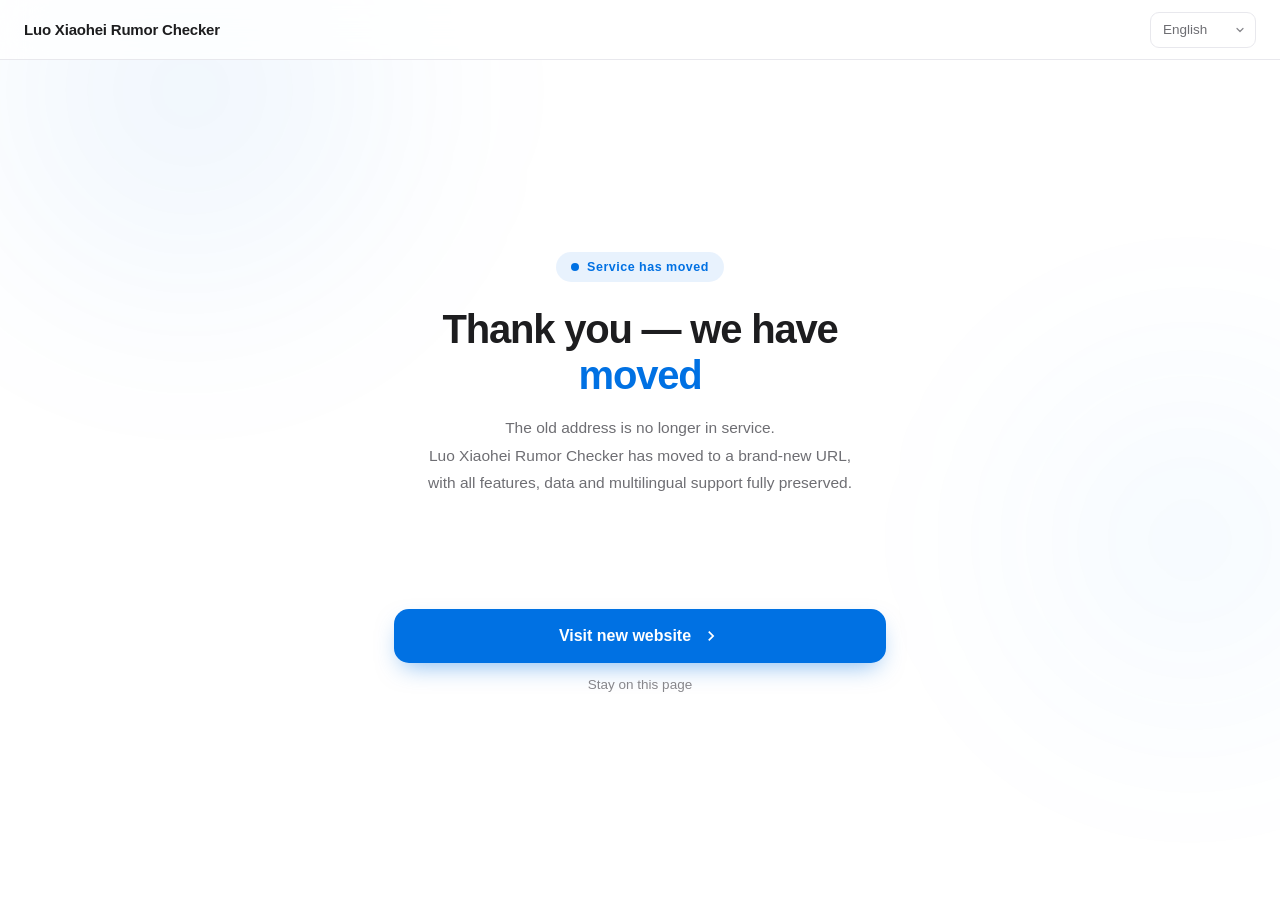
==== commit c5b1d6be: "Add files via upload" ====
--- a/index.html
+++ b/index.html
@@ -2,174 +2,300 @@
 <html lang="zh-CN">
 <head>
     <meta charset="UTF-8">
-    <meta name="viewport" content="width=device-width, initial-scale=1.0, maximum-scale=1.0, user-scalable=yes">
+    <meta name="viewport" content="width=device-width, initial-scale=1.0">
     <meta http-equiv="Cache-Control" content="no-cache, no-store, must-revalidate">
     <meta http-equiv="Pragma" content="no-cache">
     <meta http-equiv="Expires" content="0">
-    <meta name="description" content="罗小黑战记辟谣查询工具 - 提供罗小黑战记、制作团队及关联作品相关谣言的分类查询、关键词检索、辟谣内容复制等服务">
-    <meta name="keywords" content="罗小黑战记,辟谣,查询,工具,MTJJ,寒木春华">
-
+    <meta name="description" content="罗小黑战记辟谣查询工具 - 服务迁移通知">
+    <meta name="robots" content="noindex, nofollow">
     <link rel="icon" href="favicon.ico" type="image/x-icon">
-    <meta name="apple-mobile-web-app-capable" content="yes">
-    <meta name="apple-mobile-web-app-status-bar-style" content="black-translucent">
     <meta name="apple-mobile-web-app-title" content="罗小黑辟谣">
-    <link rel="apple-touch-icon" href="apple-touch-icon.png">
-
-    <title>罗小黑战记辟谣查询</title>
-    <link rel="stylesheet" href="css/style.css?v=5">
+    <title>罗小黑战记辟谣查询 · 服务迁移</title>
+    <style>
+        :root {
+            --bg: #ffffff;
+            --bg2: #f5f5f7;
+            --surface: #ffffff;
+            --text: #1d1d1f;
+            --text2: #6e6e73;
+            --text3: #86868b;
+            --line: #e8e8ed;
+            --brand: #0071e3;
+            --brand2: #0077ed;
+            --brand-soft: rgba(0, 113, 227, .09);
+            --shadow-md: 0 2px 6px rgba(0, 0, 0, .05), 0 6px 16px -6px rgba(0, 0, 0, .06);
+            --shadow-lg: 0 24px 60px -18px rgba(0, 0, 0, .18);
+            --ease: cubic-bezier(.25, .1, .25, 1);
+            --font: -apple-system, BlinkMacSystemFont, "SF Pro Text", "SF Pro Display", "Segoe UI", "PingFang SC", "Hiragino Sans GB", "Microsoft YaHei", sans-serif;
+        }
+        * { margin: 0; padding: 0; box-sizing: border-box; }
+        html, body { height: 100%; }
+        body {
+            font-family: var(--font); background: var(--bg); color: var(--text);
+            -webkit-font-smoothing: antialiased; overflow: hidden;
+            display: flex; flex-direction: column;
+            transition: background .3s var(--ease), color .3s var(--ease);
+        }
+        /* 暗色模式（与主站保持一致） */
+        @media (prefers-color-scheme: dark) {
+            :root {
+                --bg: #0b0b0d; --bg2: #161617; --surface: #1c1c1e;
+                --text: #f5f5f7; --text2: #a1a1a6; --text3: #86868b;
+                --line: #2c2c2e;
+                --brand: #2997ff; --brand2: #339dff;
+                --brand-soft: rgba(41, 151, 255, .16);
+                --shadow-lg: 0 24px 60px -18px rgba(0, 0, 0, .7);
+                --shadow-md: 0 6px 16px -6px rgba(0, 0, 0, .5), 0 2px 6px -2px rgba(0, 0, 0, .4);
+            }
+            .aura { opacity: .28; }
+            .topbar { background: rgba(0, 0, 0, .78); border-color: #2c2c2e; }
+        }
+        /* 氛围光晕（克制的苹果蓝） */
+        .aura { position: fixed; pointer-events: none; z-index: 0; border-radius: 50%; filter: blur(90px); opacity: .5; }
+        .aura-a { background: radial-gradient(circle, rgba(0,113,227,.16), rgba(0,113,227,0) 68%); width: 620px; height: 620px; top: -220px; left: -120px; animation: drift 20s ease-in-out infinite alternate; }
+        .aura-b { background: radial-gradient(circle, rgba(41,151,255,.12), rgba(41,151,255,0) 68%); width: 540px; height: 540px; top: 30%; right: -180px; animation: drift 24s ease-in-out infinite alternate-reverse; }
+        @keyframes drift { from { transform: translate3d(0,0,0) scale(1); } to { transform: translate3d(40px,34px,0) scale(1.1); } }
+
+        /* 顶栏 */
+        .topbar {
+            position: relative; z-index: 2; height: 60px; display: flex; align-items: center; justify-content: space-between;
+            padding: 0 24px;
+            background: rgba(255,255,255,.8); backdrop-filter: saturate(180%) blur(20px);
+            -webkit-backdrop-filter: saturate(180%) blur(20px);
+            border-bottom: 1px solid var(--line);
+        }
+        .brand-name { font-size: 15px; font-weight: 650; letter-spacing: -.2px; white-space: nowrap; }
+        .lang-select {
+            appearance: none; -webkit-appearance: none;
+            height: 36px; padding: 0 30px 0 12px;
+            border: 1px solid var(--line); border-radius: 9px;
+            background-color: var(--bg-card, #ffffff);
+            background-image: url("data:image/svg+xml,%3Csvg xmlns='http://www.w3.org/2000/svg' width='12' height='12' viewBox='0 0 24 24' fill='none' stroke='%2386868b' stroke-width='2.4' stroke-linecap='round' stroke-linejoin='round'%3E%3Cpath d='M6 9l6 6 6-6'/%3E%3C/svg%3E");
+            background-repeat: no-repeat; background-position: right 9px center;
+            color: var(--text2); font-size: 13.5px; font-weight: 500;
+            font-family: inherit; outline: none; cursor: pointer;
+            transition: border-color .15s var(--ease), box-shadow .2s var(--ease), color .15s var(--ease);
+        }
+        .lang-select:hover { border-color: var(--text3); color: var(--text); }
+        .lang-select:focus { border-color: var(--brand); color: var(--text); box-shadow: 0 0 0 3px var(--brand-soft); }
+        @media (prefers-color-scheme: dark) { .lang-select { background-color: #1c1c1e; } }
+
+        /* 主区 */
+        .wrap { position: relative; z-index: 1; flex: 1; display: flex; align-items: center; justify-content: center; padding: 24px; }
+        .card { width: min(540px, 100%); text-align: center; padding: 8px 24px 24px; }
+        .badge {
+            display: inline-flex; align-items: center; gap: 8px;
+            font-size: 12.5px; font-weight: 700; letter-spacing: .5px;
+            color: var(--brand); background: var(--brand-soft); padding: 8px 15px; border-radius: 999px;
+            animation: pop .6s var(--ease) both;
+        }
+        .badge .pulse { width: 8px; height: 8px; border-radius: 50%; background: var(--brand); animation: blink 1.6s ease-in-out infinite; }
+        @keyframes blink { 0%,100% { opacity: 1; transform: scale(1);} 50% { opacity: .35; transform: scale(.7);} }
+        h1 { margin-top: 24px; font-size: clamp(24px, 5.5vw, 40px); font-weight: 700; letter-spacing: -.03em; line-height: 1.15; color: var(--text); }
+        h1 .accent { color: var(--brand); }
+        .desc { margin-top: 16px; font-size: 15.5px; line-height: 1.8; color: var(--text2); }
+
+        .url-box {
+            margin: 28px auto 0; display: flex; align-items: center; justify-content: center; gap: 10px;
+            background: var(--bg2); border: 1px solid var(--line); border-radius: 14px;
+            padding: 15px 18px; max-width: 100%;
+        }
+        .url-box .link { font-size: 16px; font-weight: 700; color: var(--brand); letter-spacing: .3px; }
+        .url-box svg { color: var(--brand); flex-shrink: 0; }
+
+        .actions { margin-top: 30px; display: flex; flex-direction: column; gap: 14px; }
+        .btn-primary {
+            display: inline-flex; align-items: center; justify-content: center; gap: 10px;
+            height: 54px; width: 100%; border-radius: 15px; border: none; cursor: pointer;
+            background: var(--brand); color: #fff;
+            font-size: 16px; font-weight: 650; font-family: inherit;
+            box-shadow: 0 10px 24px -8px rgba(0, 113, 227, .5);
+            transition: transform .16s var(--ease), filter .18s, box-shadow .2s;
+        }
+        .btn-primary:hover { background: var(--brand2); box-shadow: 0 14px 30px -8px rgba(0, 113, 227, .6); }
+        .btn-primary:active { transform: scale(.97); }
+        .btn-ghost { border: none; background: none; color: var(--text3); font-size: 13.5px; cursor: pointer; font-family: inherit; transition: color .15s; }
+        .btn-ghost:hover { color: var(--text); }
+
+        /* 动画 */
+        .card { animation: rise .7s var(--ease) both; }
+        @keyframes rise { from { opacity: 0; transform: translateY(22px); } to { opacity: 1; transform: translateY(0); } }
+        .stagger { opacity: 0; animation: rise .7s var(--ease) forwards; }
+        .s1 { animation-delay: .12s; } .s2 { animation-delay: .22s; } .s3 { animation-delay: .32s; } .s4 { animation-delay: .42s; }
+        @keyframes pop { from { opacity: 0; transform: scale(.8); } to { opacity: 1; transform: scale(1); } }
+        .float { animation: floaty 4s ease-in-out infinite; }
+        @keyframes floaty { 0%,100% { transform: translateY(0);} 50% { transform: translateY(-7px);} }
+
+        @media (max-width: 520px) {
+            .card { padding: 8px 8px 24px; }
+            .topbar { height: 54px; padding: 0 14px; }
+            .brand-name { font-size: 13.5px; max-width: 45vw; overflow: hidden; text-overflow: ellipsis; }
+        }
+        @media (prefers-reduced-motion: reduce) { *, *::before, *::after { animation: none !important; transition-duration: .01ms !important; } }
+    </style>
 </head>
 <body>
-    <!-- 动态背景 -->
-    <canvas id="bgCanvas" class="bg-canvas" aria-hidden="true"></canvas>
-    <div class="ambient-light" aria-hidden="true"></div>
-    <div class="ambient-light alt" aria-hidden="true"></div>
-
-    <!-- 顶部工具栏 -->
-    <header class="app-toolbar" id="appToolbar">
-        <div class="toolbar-left">
-            <button class="toolbar-btn icon-btn" id="categoryBtn" aria-label="打开分类菜单" title="分类">
-                <svg viewBox="0 0 24 24" width="20" height="20" fill="currentColor">
-                    <path d="M3 6h18v2H3V6zm0 5h18v2H3v-2zm0 5h18v2H3v-2z"/>
-                </svg>
-            </button>
-            <div class="brand-mini">
-                <span class="brand-icon"></span>
-                <span data-i18n="app_title">罗小黑战记辟谣查询</span>
+    <div class="aura aura-a" aria-hidden="true"></div>
+    <div class="aura aura-b" aria-hidden="true"></div>
+
+    <header class="topbar">
+        <span class="brand-name" data-i18n="brand">罗小黑战记辟谣查询</span>
+        <select id="languageSelect" class="lang-select" aria-label="选择语言">
+            <option value="zh_cn">简体中文</option>
+            <option value="zh_tw">繁體中文</option>
+            <option value="en_gb">English</option>
+            <option value="ja">日本語</option>
+            <option value="ko">한국어</option>
+            <option value="ru">Русский</option>
+            <option value="es">Español</option>
+            <option value="pt">Português</option>
+        </select>
+    </header>
+
+    <main class="wrap">
+        <div class="card">
+            <span class="badge stagger s1"><span class="pulse"></span><span data-i18n="badge">站点服务已迁移</span></span>
+            <h1 class="stagger s2" data-i18n-html="title_html">感谢支持，我们<span class="accent">搬家了</span></h1>
+            <p class="desc stagger s3" data-i18n-html="desc_html">旧的访问地址已停止服务。<br>罗小黑战记辟谣查询工具现已迁移至全新网址，<br>所有功能、数据与多语言支持均已完整保留。</p>
+
+            <div class="url-box stagger s3 float">
+                <svg viewBox="0 0 24 24" width="22" height="22" fill="currentColor"><path d="M13.5 3.8a4.5 4.5 0 016.4.1 4.5 4.5 0 010 6.4l-3 3a4.5 4.5 0 01-6.4.1 1 1 0 111.4-1.4 2.5 2.5 0 003.6 0l3-3a2.5 2.5 0 000-3.6 2.5 2.5 0 00-3.6 0L10 8.2A1 1 0 118.6 6.8l2.9-2.9.1-.1zM4.1 19.9a4.5 4.5 0 010-6.4l3-3a4.5 4.5 0 016.4 0 1 1 0 01-1.4 1.4 2.5 2.5 0 00-3.6 0l-3 3a2.5 2.5 0 000 3.6 2.5 2.5 0 003.6 0l2.9-2.9a1 1 0 111.4 1.4l-2.9 2.9a4.5 4.5 0 01-6.4 0z"/></svg>
+                <span class="link" id="newSite">lxhpy.pages.dev</span>
+            </div>
+
+            <div class="actions stagger s4">
+                <button class="btn-primary" id="goBtn"><span data-i18n="go">前往新网站</span><svg viewBox="0 0 24 24" width="20" height="20" fill="currentColor"><path d="M10 6L8.59 7.41 13.17 12l-4.58 4.59L10 18l6-6z"/></svg></button>
+                <button class="btn-ghost" id="openHere" data-i18n="stay">留在本页</button>
             </div>
         </div>
-        <div class="toolbar-right">
-            <button class="toolbar-btn theme-toggle" id="darkModeBtn" aria-label="切换深色模式">
-                <span class="theme-icon sun">
-                    <svg viewBox="0 0 24 24" width="18" height="18" fill="currentColor"><path d="M12 7a5 5 0 100 10 5 5 0 000-10zM2 13h2a1 1 0 100-2H2a1 1 0 100 2zm18 0h2a1 1 0 100-2h-2a1 1 0 100 2zM11 2v2a1 1 0 102 0V2a1 1 0 10-2 0zm0 18v2a1 1 0 102 0v-2a1 1 0 10-2 0zM5.99 4.58a1 1 0 10-1.41 1.41l1.41 1.41a1 1 0 101.41-1.41L5.99 4.58zm12.37 12.37a1 1 0 10-1.41 1.41l1.41 1.41a1 1 0 101.41-1.41l-1.41-1.41zm1.41-10.96a1 1 0 10-1.41-1.41l-1.41 1.41a1 1 0 101.41 1.41l1.41-1.41zM7.4 17.01a1 1 0 10-1.41-1.41l-1.41 1.41a1 1 0 101.41 1.41l1.41-1.41z"/></svg>
-                </span>
-                <span class="theme-icon moon">
-                    <svg viewBox="0 0 24 24" width="18" height="18" fill="currentColor"><path d="M12 3a9 9 0 109 9c0-.46-.04-.92-.1-1.36a5.389 5.389 0 01-4.4 2.26 5.403 5.403 0 01-3.14-9.8c-.44-.06-.9-.1-1.36-.1z"/></svg>
-                </span>
-            </button>
-            <div class="lang-select-wrap">
-                <select id="languageSelect" class="language-select" aria-label="选择语言">
-                    <option value="zh_cn">简体中文</option>
-                    <option value="zh_tw">繁體中文</option>
-                    <option value="en_gb">English</option>
-                    <option value="ja">日本語</option>
-                    <option value="ko">한국어</option>
-                    <option value="ru">Русский</option>
-                </select>
-            </div>
-            <button class="toolbar-btn download-btn" id="downloadBtn" aria-label="下载客户端">
-                <svg viewBox="0 0 24 24" width="18" height="18" fill="currentColor"><path d="M19 9h-4V3H9v6H5l7 7 7-7zM5 18v2h14v-2H5z"/></svg>
-                <span data-i18n="download_client">下载客户端</span>
-            </button>
-        </div>
-    </header>
-
-    <!-- 遮罩层 -->
-    <div class="overlay" id="overlay" aria-hidden="true"></div>
-
-    <div class="app-body">
-        <!-- 侧边栏 -->
-        <aside class="sidebar" id="sidebar" aria-label="分类菜单" aria-hidden="true">
-            <div class="sidebar-header">
-                <span data-i18n="all_categories">全部分类</span>
-                <button class="close-sidebar" id="closeSidebar" aria-label="关闭分类菜单">
-                    <svg viewBox="0 0 24 24" width="20" height="20" fill="currentColor"><path d="M19 6.41L17.59 5 12 10.59 6.41 5 5 6.41 10.59 12 5 17.59 6.41 19 12 13.41 17.59 19 19 17.59 13.41 12z"/></svg>
-                </button>
-            </div>
-            <div class="category-container" id="categoryContainer"></div>
-        </aside>
-
-        <!-- 主内容区 -->
-        <main class="content-area" id="contentArea">
-            <!-- 首页 -->
-            <section class="hero-section" id="heroSection">
-                <div class="hero-content">
-                    <h1 class="hero-title" id="heroTitle" data-i18n="app_title">罗小黑战记辟谣查询</h1>
-                    <p class="hero-subtitle" id="heroSubtitle" data-i18n="hero_subtitle">输入关键词，快速查找相关辟谣内容</p>
-
-                    <div class="search-box" id="searchBox">
-                        <div class="search-inner">
-                            <svg class="search-icon" viewBox="0 0 24 24" width="22" height="22" fill="currentColor"><path d="M15.5 14h-.79l-.28-.27a6.5 6.5 0 001.48-5.34c-.47-2.78-2.79-5-5.59-5.34a6.505 6.505 0 00-7.27 7.27c.34 2.8 2.56 5.12 5.34 5.59a6.5 6.5 0 005.34-1.48l.27.28v.79l4.25 4.25c.41.41 1.08.41 1.49 0 .41-.41.41-1.08 0-1.49L15.5 14zm-6 0C7.01 14 5 11.99 5 9.5S7.01 5 9.5 5 14 7.01 14 9.5 11.99 14 9.5 14z"/></svg>
-                            <input type="text" id="searchInput" data-i18n-placeholder="search_placeholder" placeholder="输入关键词搜索" aria-label="搜索关键词" autocomplete="off">
-                            <button class="search-clear" id="searchClear" aria-label="清空搜索">
-                                <svg viewBox="0 0 24 24" width="18" height="18" fill="currentColor"><path d="M19 6.41L17.59 5 12 10.59 6.41 5 5 6.41 10.59 12 5 17.59 6.41 19 12 13.41 17.59 19 19 17.59 13.41 12z"/></svg>
-                            </button>
-                            <button class="search-submit" id="searchBtn" data-i18n-title="search" aria-label="搜索">搜索</button>
-                        </div>
-                        <div class="search-history" id="searchHistory"></div>
-                    </div>
-                </div>
-            </section>
-
-            <!-- 结果区域 -->
-            <section class="result-section" id="resultSection" aria-label="搜索结果">
-                <div class="result-header">
-                    <button class="btn btn-ghost back-home-btn" id="backHomeBtn">
-                        <svg viewBox="0 0 24 24" width="18" height="18" fill="currentColor"><path d="M20 11H7.83l5.59-5.59L12 4l-8 8 8 8 1.41-1.41L7.83 13H20v-2z"/></svg>
-                        <span data-i18n="back_to_home">返回主页</span>
-                    </button>
-                    <div class="result-meta" id="resultMeta"></div>
-                </div>
-                <div class="result-box" id="resultBox"></div>
-            </section>
-        </main>
-    </div>
-
-    <!-- 下载平台选择弹窗 -->
-    <div class="modal" id="downloadModal" role="dialog" aria-modal="true" aria-labelledby="downloadModalTitle">
-        <div class="modal-content">
-            <div class="modal-header">
-                <h3 id="downloadModalTitle" data-i18n="select_platform">选择下载平台</h3>
-                <button class="modal-close" id="closeModal" aria-label="关闭">
-                    <svg viewBox="0 0 24 24" width="20" height="20" fill="currentColor"><path d="M19 6.41L17.59 5 12 10.59 6.41 5 5 6.41 10.59 12 5 17.59 6.41 19 12 13.41 17.59 19 19 17.59 13.41 12z"/></svg>
-                </button>
-            </div>
-            <div class="modal-body">
-                <button class="platform-btn windows" id="downloadWindows">
-                    <svg viewBox="0 0 24 24" width="24" height="24" fill="currentColor"><path d="M3 12V6.75l6-1.32v6.48L3 12zm17-9v8.75l-10 .15V5.21L20 3zM3 13l6 .09v6.81l-6-1.15V13zm17 .25V22l-10-1.91V13.1l10 .15z"/></svg>
-                    <span data-i18n="download_windows">下载Windows版本</span>
-                </button>
-                <button class="platform-btn android" id="downloadAndroid">
-                    <svg viewBox="0 0 24 24" width="24" height="24" fill="currentColor"><path d="M17.523 15.3414c-.5511 0-.9993-.4486-.9993-.9997s.4482-.9993.9993-.9993c.5511 0 .9993.4482.9993.9993.0001.5511-.4482.9997-.9993.9997m-11.046 0c-.5511 0-.9993-.4486-.9993-.9997s.4482-.9993.9993-.9993c.5511 0 .9993.4482.9993.9993 0 .5511-.4482.9997-.9993.9997m11.4045-6.02l1.9973-3.4592a.416.416 0 00-.1521-.5676.416.416 0 00-.5676.1521l-2.0225 3.503C15.5902 8.4791 13.853 8.0281 12 8.0281c-1.853 0-3.5902.451-5.1369 1.2443L4.8406 5.7692a.416.416 0 00-.5676-.1521.416.416 0 00-.1521.5676l1.9973 3.4592C2.6889 11.1867.3432 14.6589.3432 18.6617h23.3136c0-4.0028-2.3457-7.475-5.775-9.3403"/></svg>
-                    <span data-i18n="download_android">下载Android版本</span>
-                </button>
-                <button class="platform-btn ios" id="addIOS">
-                    <svg viewBox="0 0 24 24" width="24" height="24" fill="currentColor"><path d="M18.71 19.5c-.83 1.24-1.71 2.45-3.05 2.47-1.34.03-1.77-.79-3.29-.79-1.53 0-2 .77-3.27.82-1.31.05-2.3-1.32-3.14-2.53C4.25 17 2.94 12.45 4.7 9.39c.87-1.52 2.43-2.48 4.12-2.51 1.28-.02 2.5.87 3.29.87.78 0 2.26-1.07 3.81-.91.65.03 2.47.26 3.64 1.98-.09.06-2.17 1.28-2.15 3.81.03 3.02 2.65 4.03 2.68 4.04-.03.07-.42 1.44-1.38 2.83M13 3.5c.73-.83 1.94-1.46 2.94-1.5.13 1.17-.34 2.35-1.04 3.19-.69.85-1.83 1.51-2.95 1.42-.15-1.15.41-2.35 1.05-3.11z"/></svg>
-                    <span data-i18n="download_ios">下载iOS版本</span>
-                </button>
-            </div>
-        </div>
-    </div>
-
-    <!-- 图片查看器 -->
-    <div class="image-viewer" id="imageViewer" role="dialog" aria-modal="true" aria-label="图片查看器">
-        <div class="image-viewer-backdrop"></div>
-        <div class="image-viewer-content">
-            <button class="viewer-btn close-btn" id="closeViewerBtn" aria-label="关闭">
-                <svg viewBox="0 0 24 24" width="24" height="24" fill="currentColor"><path d="M19 6.41L17.59 5 12 10.59 6.41 5 5 6.41 10.59 12 5 17.59 6.41 19 12 13.41 17.59 19 19 17.59 13.41 12z"/></svg>
-            </button>
-            <button class="viewer-btn nav-btn prev-btn" id="prevBtn" aria-label="上一张">
-                <svg viewBox="0 0 24 24" width="28" height="28" fill="currentColor"><path d="M15.41 7.41L14 6l-6 6 6 6 1.41-1.41L10.83 12z"/></svg>
-            </button>
-            <div class="viewer-image-wrap">
-                <img id="viewerImage" src="" alt="图片">
-            </div>
-            <button class="viewer-btn nav-btn next-btn" id="nextBtn" aria-label="下一张">
-                <svg viewBox="0 0 24 24" width="28" height="28" fill="currentColor"><path d="M10 6L8.59 7.41 13.17 12l-4.58 4.59L10 18l6-6z"/></svg>
-            </button>
-            <div class="image-count" id="imageCount">1/1</div>
-        </div>
-    </div>
-
-    <!-- Toast 提示 -->
-    <div class="toast" id="toast" role="status" aria-live="polite"></div>
-
-    <!-- 返回顶部 -->
-    <button class="back-to-top" id="backToTop" aria-label="返回顶部">
-        <svg viewBox="0 0 24 24" width="22" height="22" fill="currentColor"><path d="M7.41 15.41L12 10.83l4.59 4.58L18 14l-6-6-6 6z"/></svg>
-    </button>
-
-    <script src="js/rumor_data_all.js?v=2"></script>
-    <script src="js/i18n.js?v=2"></script>
-    <script src="js/main.js?v=8"></script>
+    </main>
+
+    <script>
+        var I18N = {
+            dict: {
+                'zh_cn': {
+                    brand: '罗小黑战记辟谣查询',
+                    badge: '站点服务已迁移',
+                    title_html: '感谢支持，我们<span class="accent">搬家了</span>',
+                    desc_html: '旧的访问地址已停止服务。<br>罗小黑战记辟谣查询工具现已迁移至全新网址，<br>所有功能、数据与多语言支持均已完整保留。',
+                    go: '前往新网站',
+                    stay: '留在本页'
+                },
+                'zh_tw': {
+                    brand: '羅小黑戰記闢謠查詢',
+                    badge: '網站服務已遷移',
+                    title_html: '感謝支持，我們<span class="accent">搬家了</span>',
+                    desc_html: '舊的訪問地址已停止服務。<br>羅小黑戰記闢謠查詢工具現已遷移至全新網址，<br>所有功能、數據與多語言支持均已完整保留。',
+                    go: '前往新網站',
+                    stay: '留在本頁'
+                },
+                'en_gb': {
+                    brand: 'Luo Xiaohei Rumor Checker',
+                    badge: 'Service has moved',
+                    title_html: 'Thank you — we have <span class="accent">moved</span>',
+                    desc_html: 'The old address is no longer in service.<br>Luo Xiaohei Rumor Checker has moved to a brand-new URL,<br>with all features, data and multilingual support fully preserved.',
+                    go: 'Visit new website',
+                    stay: 'Stay on this page'
+                },
+                'ja': {
+                    brand: '羅小黒戰記デマ検証ツール',
+                    badge: 'サービスは移転しました',
+                    title_html: 'ご支援ありがとうございます。私たちは<span class="accent">移転しました</span>',
+                    desc_html: '旧アドレスでのサービスは終了しました。<br>羅小黒戰記デマ検証ツールは新URLへ移転し、<br>すべての機能・データ・多言語対応はそのまま引き継がれています。',
+                    go: '新サイトへ',
+                    stay: 'このページに留まる'
+                },
+                'ko': {
+                    brand: '나소흑전기 루머 검증 도구',
+                    badge: '서비스가 이전되었습니다',
+                    title_html: '지원해 주셔서 감사합니다. 저희는 <span class="accent">이전했습니다</span>',
+                    desc_html: '이전 주소는 더 이상 서비스되지 않습니다.<br>나소흑전기 루머 검증 도구는 새로운 주소로 이전했으며,<br>모든 기능·데이터·다국어 지원이 그대로 유지됩니다.',
+                    go: '새 사이트로 이동',
+                    stay: '이 페이지에 머물기'
+                },
+                'ru': {
+                    brand: 'Проверка слухов про Ло Сяохэя',
+                    badge: 'Служба перенесена',
+                    title_html: 'Спасибо за поддержку — мы <span class="accent">переехали</span>',
+                    desc_html: 'Старый адрес больше не обслуживается.<br>Инструмент проверки слухов теперь доступен по новому адресу,<br>все функции, данные и поддержка языков полностью сохранены.',
+                    go: 'Перейти на новый сайт',
+                    stay: 'Остаться на странице'
+                },
+                'es': {
+                    brand: 'Verificador de rumores de Luo Xiaohei',
+                    badge: 'Servicio migrado',
+                    title_html: 'Gracias por tu apoyo — nos hemos <span class="accent">mudado</span>',
+                    desc_html: 'La antigua dirección ha dejado de estar en servicio.<br>El verificador de rumores se ha mudado a una nueva URL,<br>con todas las funciones, datos y soporte multilingüe intactos.',
+                    go: 'Ir al nuevo sitio',
+                    stay: 'Permanecer en esta página'
+                },
+                'pt': {
+                    brand: 'Verificador de rumores de Luo Xiaohei',
+                    badge: 'Serviço migrado',
+                    title_html: 'Obrigado pelo apoio — mudamos de <span class="accent">endereço</span>',
+                    desc_html: 'O endereço antigo deixou de funcionar.<br>O verificador de rumores mudou para um novo endereço,<br>com todos os recursos, dados e suporte multilíngue preservados.',
+                    go: 'Ir para o novo site',
+                    stay: 'Permanecer nesta página'
+                }
+            },
+            lang: 'zh_cn',
+            detect: function () {
+                var saved = null;
+                try { saved = localStorage.getItem('lxhpy_stop_lang'); } catch (e) {}
+                if (saved && this.dict[saved]) return saved;
+                var bl = (navigator.language || 'zh-CN').toLowerCase();
+                if (bl.indexOf('zh-hant') > -1 || bl.indexOf('zh-tw') > -1) return 'zh_tw';
+                if (bl.indexOf('zh') > -1) return 'zh_cn';
+                if (bl.indexOf('en') > -1) return 'en_gb';
+                if (bl.indexOf('ja') > -1) return 'ja';
+                if (bl.indexOf('ko') > -1) return 'ko';
+                if (bl.indexOf('ru') > -1) return 'ru';
+                if (bl.indexOf('pt') > -1) return 'pt';
+                if (bl.indexOf('es') > -1) return 'es';
+                return 'zh_cn';
+            },
+            apply: function () {
+                var self = this, t = this.dict[this.lang];
+                document.querySelectorAll('[data-i18n]').forEach(function (el) {
+                    el.textContent = t[el.getAttribute('data-i18n')];
+                });
+                document.querySelectorAll('[data-i18n-html]').forEach(function (el) {
+                    el.innerHTML = t[el.getAttribute('data-i18n-html')];
+                });
+                var sel = document.getElementById('languageSelect');
+                if (sel) sel.value = self.lang;
+                document.title = t.brand + ' · 服务迁移';
+            },
+            init: function () {
+                var self = this;
+                this.lang = this.detect();
+                this.apply();
+                var sel = document.getElementById('languageSelect');
+                if (sel) {
+                    sel.addEventListener('change', function () {
+                        self.lang = sel.value;
+                        try { localStorage.setItem('lxhpy_stop_lang', self.lang); } catch (e) {}
+                        self.apply();
+                    });
+                }
+            }
+        };
+        I18N.init();
+    </script>
+
+    <script>
+        const NEW_URL = 'https://lxhpy.pages.dev/';
+        var go = document.getElementById('goBtn');
+        var here = document.getElementById('openHere');
+        go.addEventListener('click', function () {
+            go.disabled = true;
+            go.style.opacity = '.7';
+            window.location.href = NEW_URL;
+        });
+        here.addEventListener('click', function () { window.close(); });
+        document.addEventListener('keydown', function (e) {
+            if (e.key === 'Enter') go.click();
+        });
+    </script>
 </body>
-</html>
+</html>
